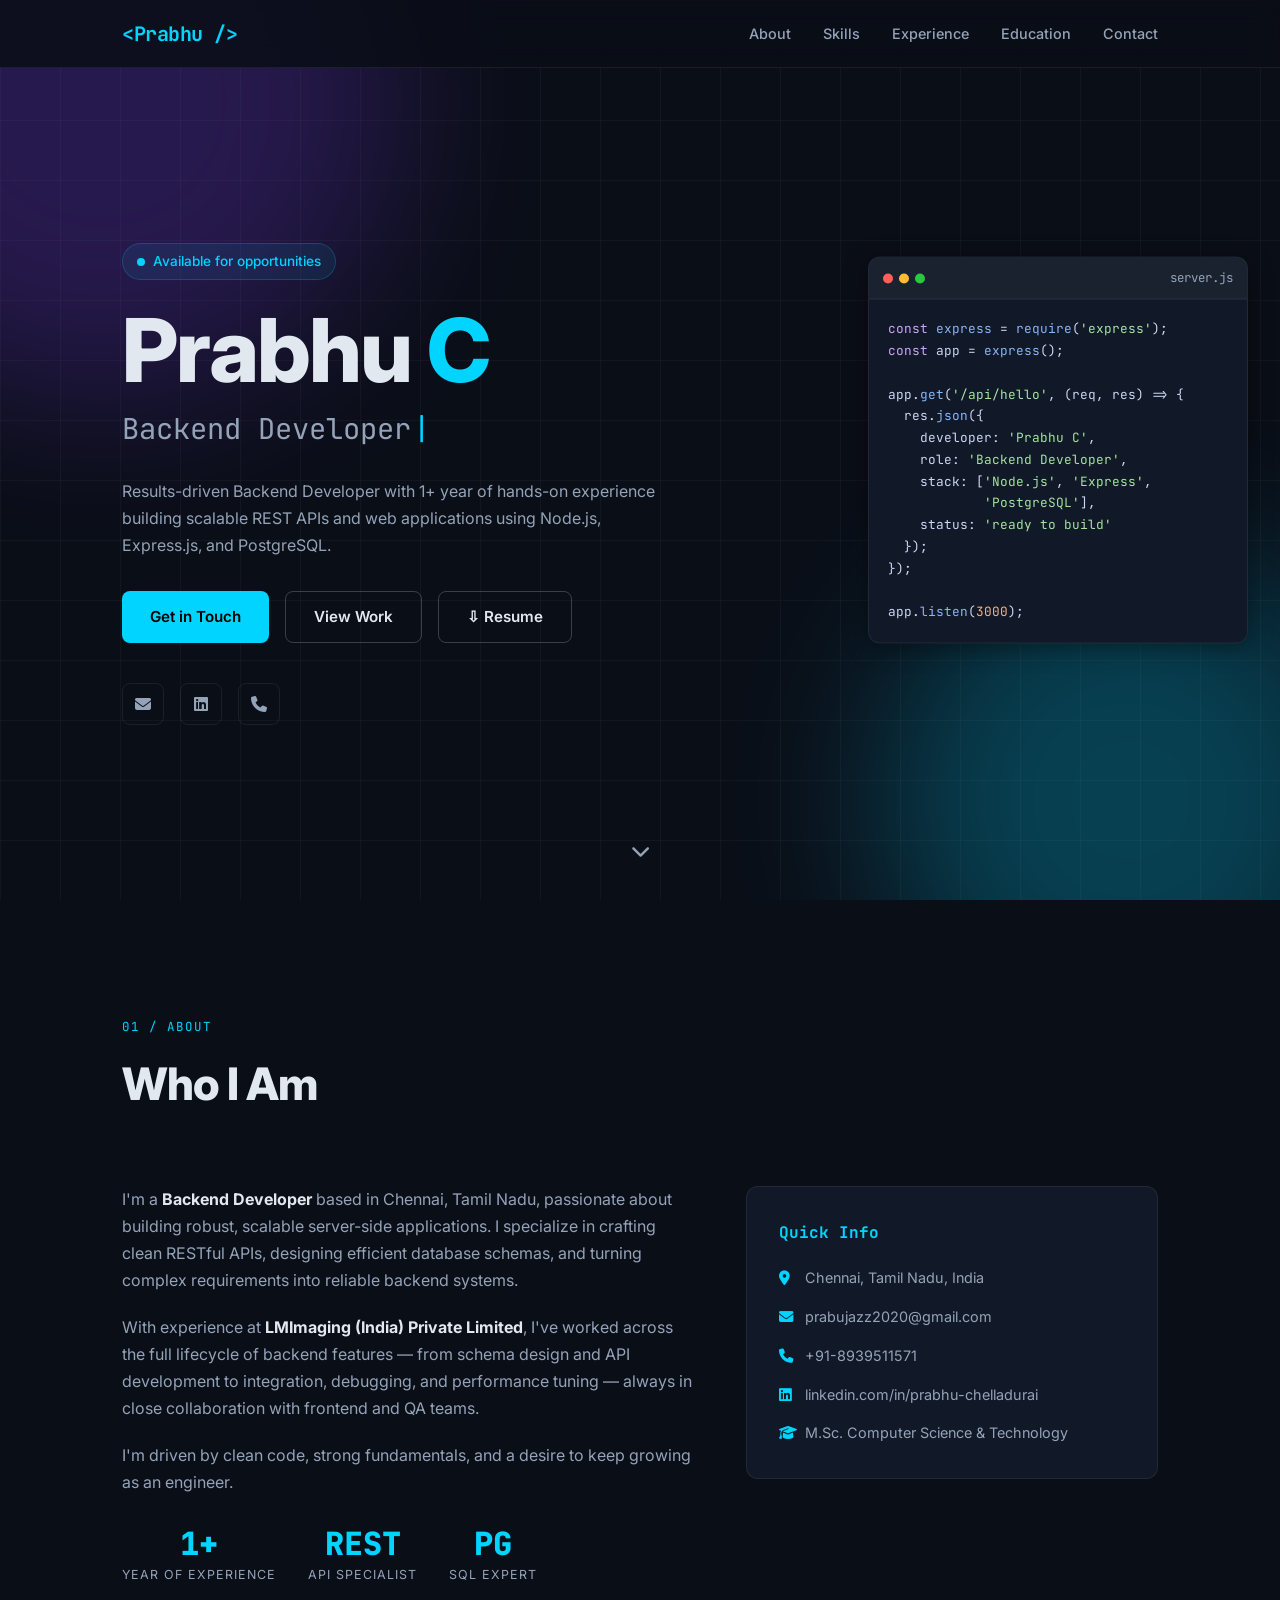
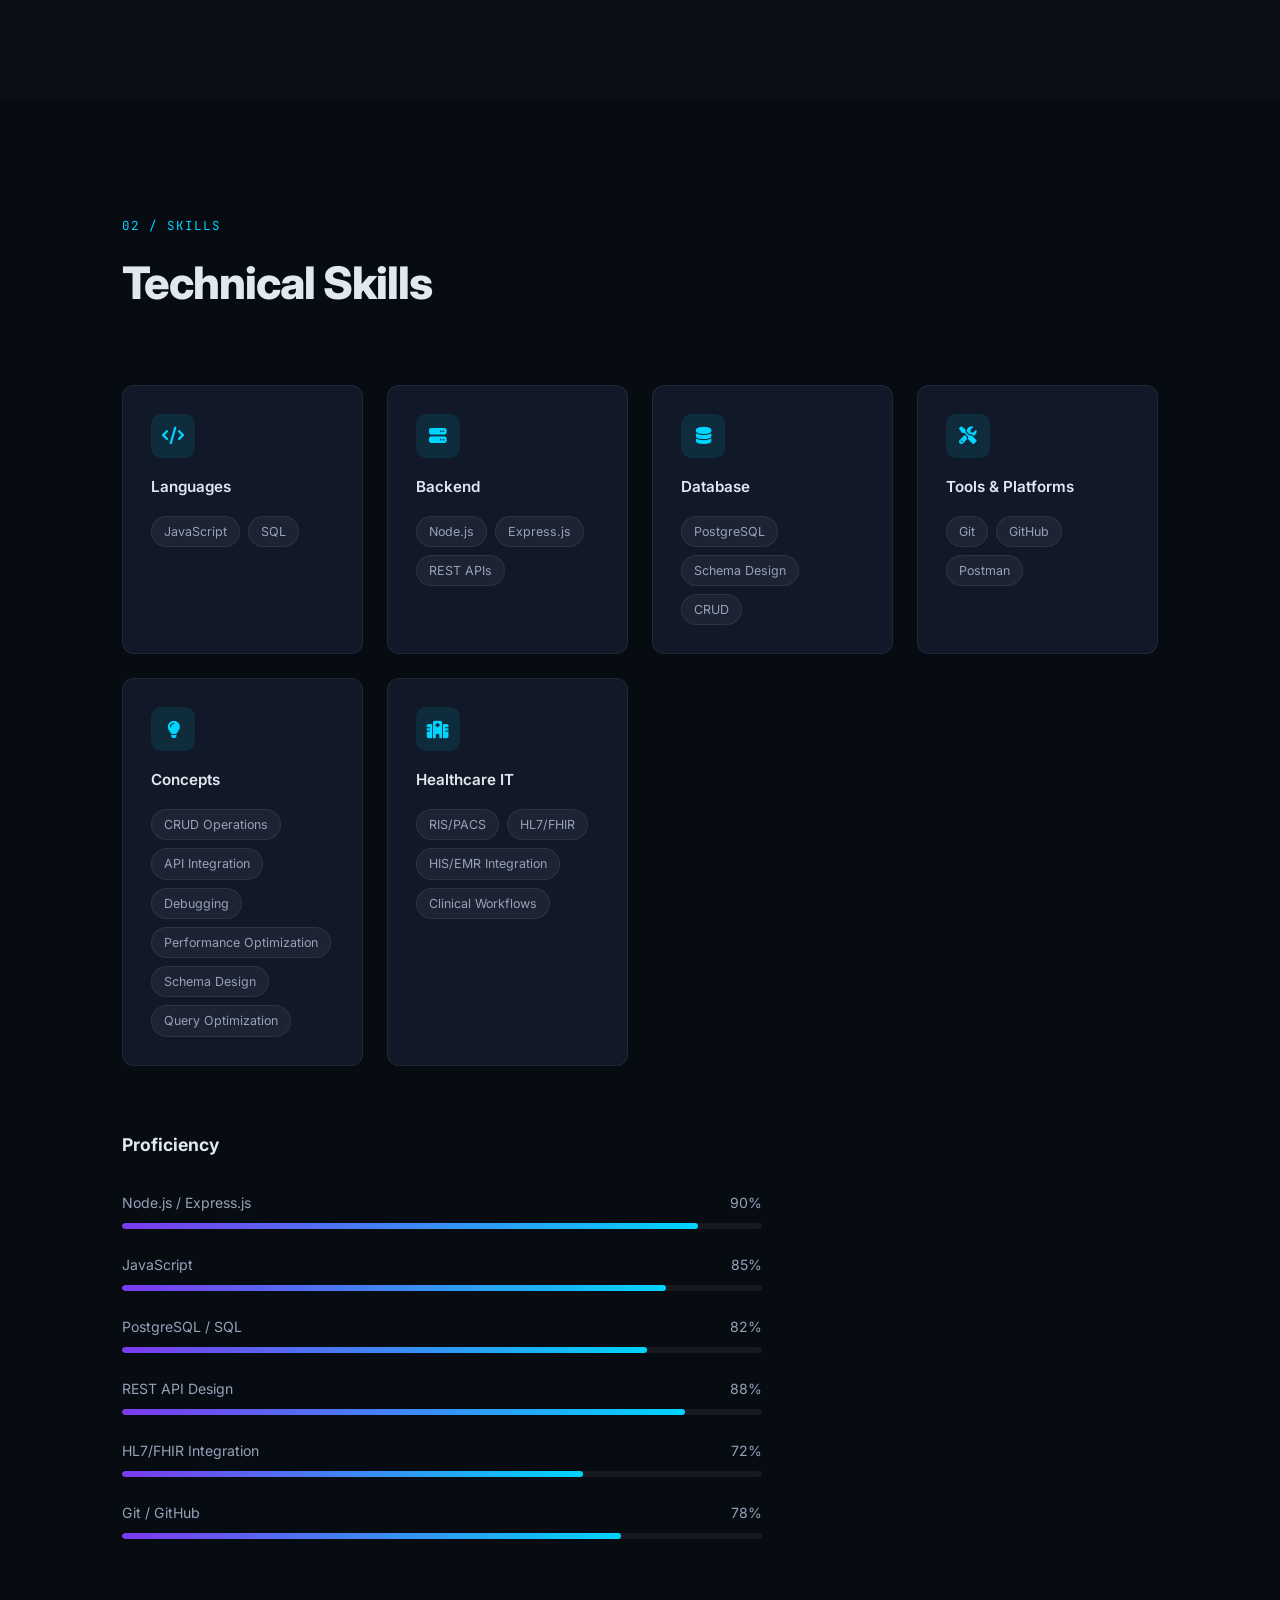
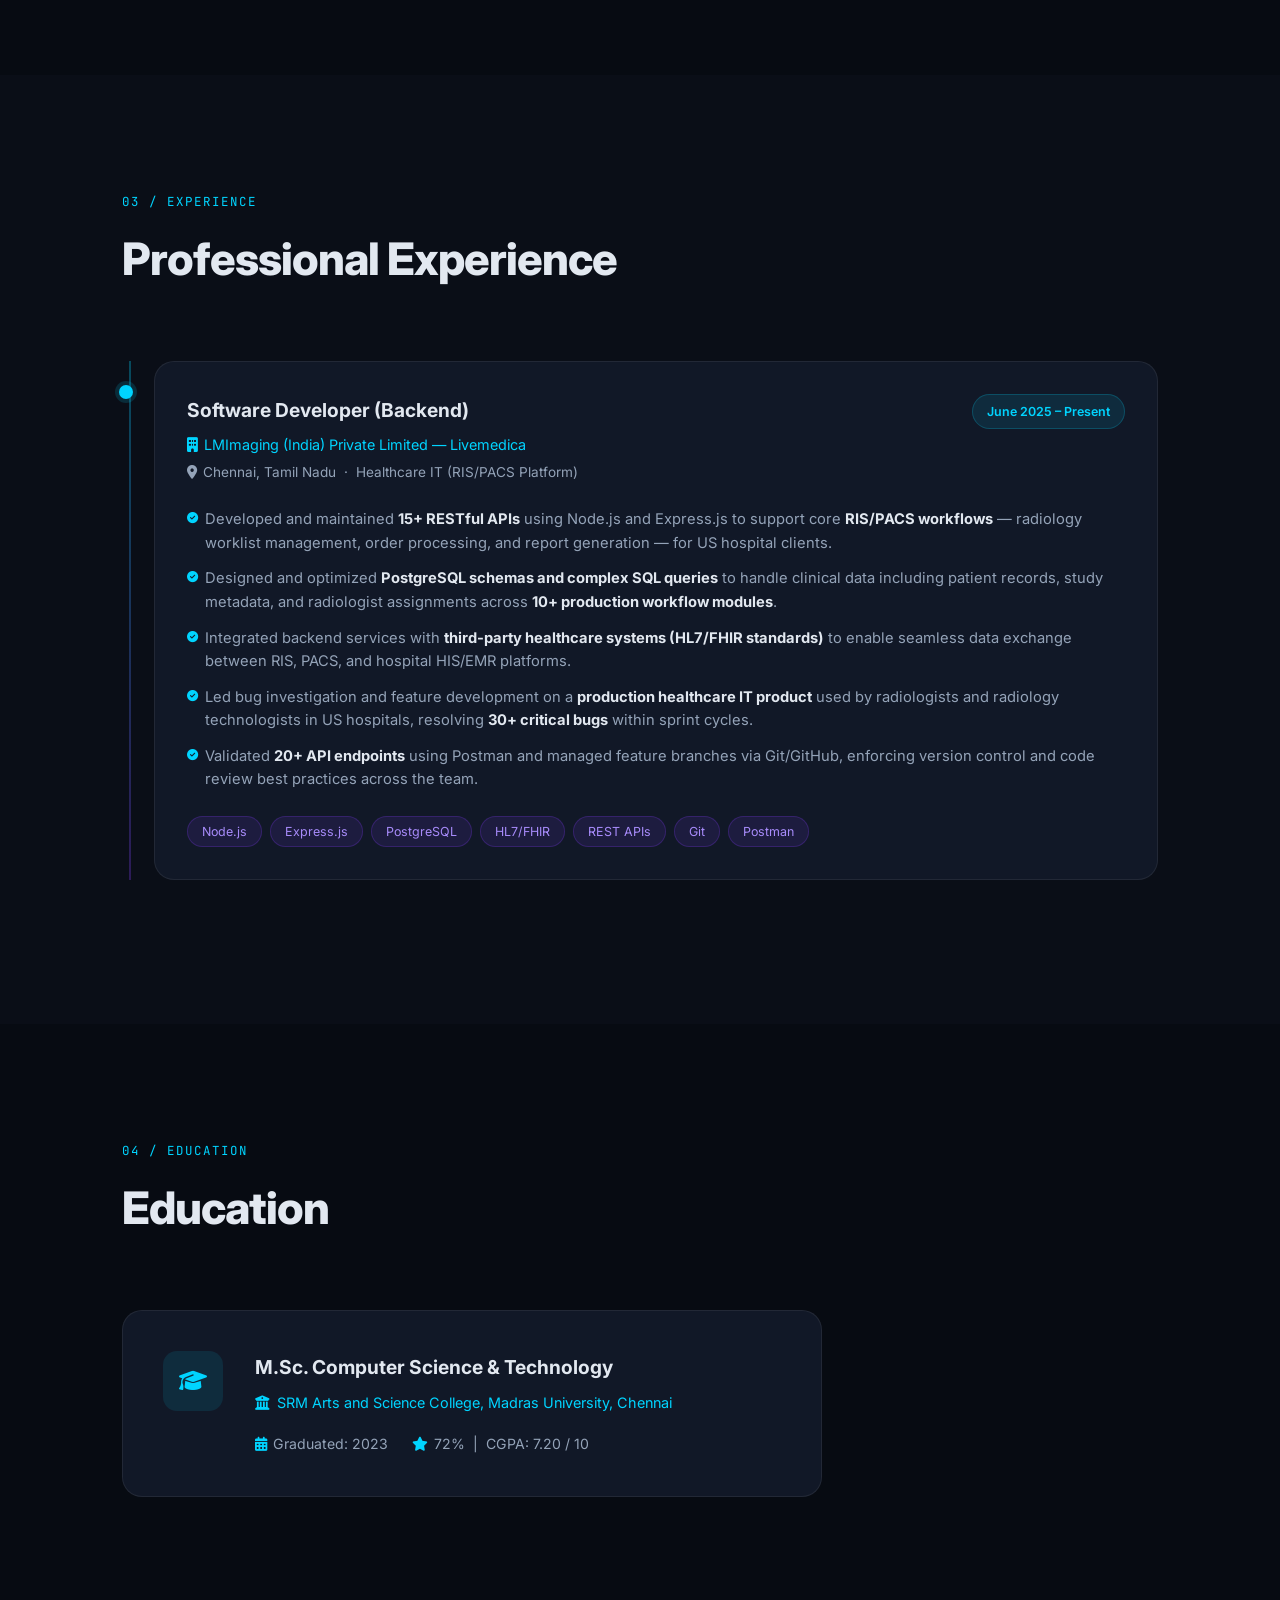
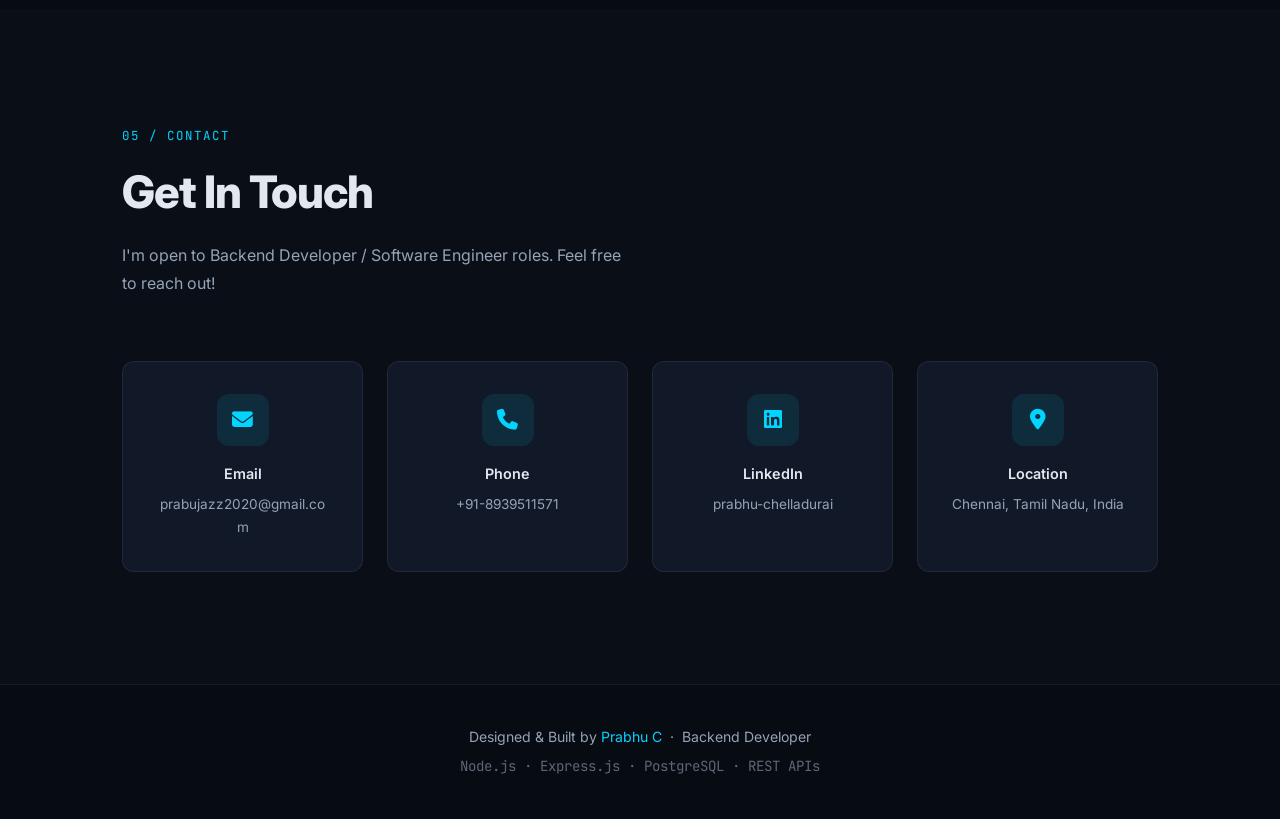
==== index.html @ 8c1f7170 "first commit" ====
<!DOCTYPE html>
<html lang="en">
<head>
  <meta charset="UTF-8" />
  <meta name="viewport" content="width=device-width, initial-scale=1.0"/>
  <title>Prabhu C | Backend Developer</title>
  <link rel="stylesheet" href="style.css" />
  <link href="https://fonts.googleapis.com/css2?family=Inter:wght@300;400;500;600;700;800&family=JetBrains+Mono:wght@400;500&display=swap" rel="stylesheet"/>
  <link rel="stylesheet" href="https://cdnjs.cloudflare.com/ajax/libs/font-awesome/6.5.0/css/all.min.css"/>
</head>
<body>

  <!-- NAV -->
  <nav class="navbar" id="navbar">
    <div class="nav-container">
      <a class="logo" href="#hero">&lt;Prabhu /&gt;</a>
      <ul class="nav-links" id="navLinks">
        <li><a href="#about">About</a></li>
        <li><a href="#skills">Skills</a></li>
        <li><a href="#experience">Experience</a></li>
        <li><a href="#education">Education</a></li>
        <li><a href="#contact">Contact</a></li>
      </ul>
      <button class="hamburger" id="hamburger" aria-label="Toggle menu">
        <span></span><span></span><span></span>
      </button>
    </div>
  </nav>

  <!-- HERO -->
  <section class="hero" id="hero">
    <div class="hero-bg">
      <div class="grid-overlay"></div>
      <div class="glow glow-1"></div>
      <div class="glow glow-2"></div>
    </div>
    <div class="hero-content">
      <p class="hero-eyebrow"><span class="dot"></span> Available for opportunities</p>
      <h1 class="hero-name">Prabhu <span class="accent">C</span></h1>
      <h2 class="hero-title">
        <span class="typed-wrapper">
          <span class="typed" id="typed"></span><span class="cursor">|</span>
        </span>
      </h2>
      <p class="hero-desc">
        Results-driven Backend Developer with 1+ year of hands-on experience building
        scalable REST APIs and web applications using Node.js, Express.js, and PostgreSQL.
      </p>
      <div class="hero-actions">
        <a href="#contact" class="btn btn-primary">Get in Touch</a>
        <a href="#experience" class="btn btn-outline">View Work</a>
        <a href="resume.html" target="_blank" class="btn btn-outline">&#x21E9; Resume</a>
      </div>
      <div class="hero-socials">
        <a href="mailto:prabujazz2020@gmail.com" aria-label="Email"><i class="fas fa-envelope"></i></a>
        <a href="https://www.linkedin.com/in/prabhu-chelladurai" target="_blank" rel="noopener" aria-label="LinkedIn"><i class="fab fa-linkedin"></i></a>
        <a href="tel:+918939511571" aria-label="Phone"><i class="fas fa-phone"></i></a>
      </div>
    </div>
    <div class="hero-visual">
      <div class="code-card">
        <div class="code-card-header">
          <span class="dot red"></span><span class="dot yellow"></span><span class="dot green"></span>
          <span class="file-name">server.js</span>
        </div>
        <pre class="code-body"><span class="kw">const</span> <span class="fn">express</span> = <span class="fn">require</span>(<span class="str">'express'</span>);
<span class="kw">const</span> app = <span class="fn">express</span>();

app.<span class="fn">get</span>(<span class="str">'/api/hello'</span>, (req, res) =&gt; &#123;
  res.<span class="fn">json</span>(&#123;
    developer: <span class="str">'Prabhu C'</span>,
    role: <span class="str">'Backend Developer'</span>,
    stack: [<span class="str">'Node.js'</span>, <span class="str">'Express'</span>,
            <span class="str">'PostgreSQL'</span>],
    status: <span class="str">'ready to build'</span>
  &#125;);
&#125;);

app.<span class="fn">listen</span>(<span class="num">3000</span>);</pre>
      </div>
    </div>
    <a href="#about" class="scroll-hint" aria-label="Scroll down">
      <i class="fas fa-chevron-down"></i>
    </a>
  </section>

  <!-- ABOUT -->
  <section class="section" id="about">
    <div class="container">
      <div class="section-header">
        <span class="section-tag">01 / About</span>
        <h2 class="section-title">Who I Am</h2>
      </div>
      <div class="about-grid">
        <div class="about-text">
          <p>
            I'm a <strong>Backend Developer</strong> based in Chennai, Tamil Nadu, passionate about
            building robust, scalable server-side applications. I specialize in crafting clean RESTful
            APIs, designing efficient database schemas, and turning complex requirements into reliable
            backend systems.
          </p>
          <p>
            With experience at <strong>LMImaging (India) Private Limited</strong>, I've worked across
            the full lifecycle of backend features — from schema design and API development to integration,
            debugging, and performance tuning — always in close collaboration with frontend and QA teams.
          </p>
          <p>
            I'm driven by clean code, strong fundamentals, and a desire to keep growing as an engineer.
          </p>
          <div class="about-highlights">
            <div class="highlight-item">
              <span class="highlight-number">1+</span>
              <span class="highlight-label">Year of Experience</span>
            </div>
            <div class="highlight-item">
              <span class="highlight-number">REST</span>
              <span class="highlight-label">API Specialist</span>
            </div>
            <div class="highlight-item">
              <span class="highlight-number">PG</span>
              <span class="highlight-label">SQL Expert</span>
            </div>
          </div>
        </div>
        <div class="about-info">
          <div class="info-card">
            <h3>Quick Info</h3>
            <ul class="info-list">
              <li><i class="fas fa-map-marker-alt"></i> Chennai, Tamil Nadu, India</li>
              <li><i class="fas fa-envelope"></i> prabujazz2020@gmail.com</li>
              <li><i class="fas fa-phone"></i> +91-8939511571</li>
              <li><i class="fab fa-linkedin"></i> linkedin.com/in/prabhu-chelladurai</li>
              <li><i class="fas fa-graduation-cap"></i> M.Sc. Computer Science & Technology</li>
            </ul>
          </div>
        </div>
      </div>
    </div>
  </section>

  <!-- SKILLS -->
  <section class="section section-dark" id="skills">
    <div class="container">
      <div class="section-header">
        <span class="section-tag">02 / Skills</span>
        <h2 class="section-title">Technical Skills</h2>
      </div>
      <div class="skills-grid">

        <div class="skill-category" data-delay="0">
          <div class="skill-icon"><i class="fas fa-code"></i></div>
          <h3>Languages</h3>
          <div class="skill-tags">
            <span class="tag">JavaScript</span>
            <span class="tag">SQL</span>
          </div>
        </div>

        <div class="skill-category" data-delay="100">
          <div class="skill-icon"><i class="fas fa-server"></i></div>
          <h3>Backend</h3>
          <div class="skill-tags">
            <span class="tag">Node.js</span>
            <span class="tag">Express.js</span>
            <span class="tag">REST APIs</span>
          </div>
        </div>

        <div class="skill-category" data-delay="200">
          <div class="skill-icon"><i class="fas fa-database"></i></div>
          <h3>Database</h3>
          <div class="skill-tags">
            <span class="tag">PostgreSQL</span>
            <span class="tag">Schema Design</span>
            <span class="tag">CRUD</span>
          </div>
        </div>

        <div class="skill-category" data-delay="300">
          <div class="skill-icon"><i class="fas fa-tools"></i></div>
          <h3>Tools & Platforms</h3>
          <div class="skill-tags">
            <span class="tag">Git</span>
            <span class="tag">GitHub</span>
            <span class="tag">Postman</span>
          </div>
        </div>

        <div class="skill-category" data-delay="400">
          <div class="skill-icon"><i class="fas fa-lightbulb"></i></div>
          <h3>Concepts</h3>
          <div class="skill-tags">
            <span class="tag">CRUD Operations</span>
            <span class="tag">API Integration</span>
            <span class="tag">Debugging</span>
            <span class="tag">Performance Optimization</span>
            <span class="tag">Schema Design</span>
            <span class="tag">Query Optimization</span>
          </div>
        </div>

        <div class="skill-category" data-delay="500">
          <div class="skill-icon"><i class="fas fa-hospital"></i></div>
          <h3>Healthcare IT</h3>
          <div class="skill-tags">
            <span class="tag">RIS/PACS</span>
            <span class="tag">HL7/FHIR</span>
            <span class="tag">HIS/EMR Integration</span>
            <span class="tag">Clinical Workflows</span>
          </div>
        </div>

      </div>

      <!-- Skill bars -->
      <div class="skill-bars">
        <h3 class="bars-title">Proficiency</h3>
        <div class="bar-item">
          <div class="bar-label"><span>Node.js / Express.js</span><span>90%</span></div>
          <div class="bar-track"><div class="bar-fill" data-width="90"></div></div>
        </div>
        <div class="bar-item">
          <div class="bar-label"><span>JavaScript</span><span>85%</span></div>
          <div class="bar-track"><div class="bar-fill" data-width="85"></div></div>
        </div>
        <div class="bar-item">
          <div class="bar-label"><span>PostgreSQL / SQL</span><span>82%</span></div>
          <div class="bar-track"><div class="bar-fill" data-width="82"></div></div>
        </div>
        <div class="bar-item">
          <div class="bar-label"><span>REST API Design</span><span>88%</span></div>
          <div class="bar-track"><div class="bar-fill" data-width="88"></div></div>
        </div>
        <div class="bar-item">
          <div class="bar-label"><span>HL7/FHIR Integration</span><span>72%</span></div>
          <div class="bar-track"><div class="bar-fill" data-width="72"></div></div>
        </div>
        <div class="bar-item">
          <div class="bar-label"><span>Git / GitHub</span><span>78%</span></div>
          <div class="bar-track"><div class="bar-fill" data-width="78"></div></div>
        </div>
      </div>

    </div>
  </section>

  <!-- EXPERIENCE -->
  <section class="section" id="experience">
    <div class="container">
      <div class="section-header">
        <span class="section-tag">03 / Experience</span>
        <h2 class="section-title">Professional Experience</h2>
      </div>
      <div class="timeline">
        <div class="timeline-item">
          <div class="timeline-dot"></div>
          <div class="timeline-card">
            <div class="timeline-header">
              <div>
                <h3 class="timeline-role">Software Developer (Backend)</h3>
                <p class="timeline-company"><i class="fas fa-building"></i> LMImaging (India) Private Limited — Livemedica</p>
                <p class="timeline-location"><i class="fas fa-map-marker-alt"></i> Chennai, Tamil Nadu &nbsp;&middot;&nbsp; Healthcare IT (RIS/PACS Platform)</p>
              </div>
              <span class="timeline-badge">June 2025 – Present</span>
            </div>
            <ul class="timeline-bullets">
              <li>
                <i class="fas fa-circle-check"></i>
                Developed and maintained <strong>15+ RESTful APIs</strong> using Node.js and Express.js to support core <strong>RIS/PACS workflows</strong> — radiology worklist management, order processing, and report generation — for US hospital clients.
              </li>
              <li>
                <i class="fas fa-circle-check"></i>
                Designed and optimized <strong>PostgreSQL schemas and complex SQL queries</strong> to handle clinical data including patient records, study metadata, and radiologist assignments across <strong>10+ production workflow modules</strong>.
              </li>
              <li>
                <i class="fas fa-circle-check"></i>
                Integrated backend services with <strong>third-party healthcare systems (HL7/FHIR standards)</strong> to enable seamless data exchange between RIS, PACS, and hospital HIS/EMR platforms.
              </li>
              <li>
                <i class="fas fa-circle-check"></i>
                Led bug investigation and feature development on a <strong>production healthcare IT product</strong> used by radiologists and radiology technologists in US hospitals, resolving <strong>30+ critical bugs</strong> within sprint cycles.
              </li>
              <li>
                <i class="fas fa-circle-check"></i>
                Validated <strong>20+ API endpoints</strong> using Postman and managed feature branches via Git/GitHub, enforcing version control and code review best practices across the team.
              </li>
            </ul>
            <div class="timeline-tech">
              <span class="tech-pill">Node.js</span>
              <span class="tech-pill">Express.js</span>
              <span class="tech-pill">PostgreSQL</span>
              <span class="tech-pill">HL7/FHIR</span>
              <span class="tech-pill">REST APIs</span>
              <span class="tech-pill">Git</span>
              <span class="tech-pill">Postman</span>
            </div>
          </div>
        </div>
      </div>
    </div>
  </section>

  <!-- EDUCATION -->
  <section class="section section-dark" id="education">
    <div class="container">
      <div class="section-header">
        <span class="section-tag">04 / Education</span>
        <h2 class="section-title">Education</h2>
      </div>
      <div class="edu-card">
        <div class="edu-icon"><i class="fas fa-graduation-cap"></i></div>
        <div class="edu-content">
          <h3>M.Sc. Computer Science & Technology</h3>
          <p class="edu-college"><i class="fas fa-university"></i> SRM Arts and Science College, Madras University, Chennai</p>
          <div class="edu-meta">
            <span><i class="fas fa-calendar-alt"></i> Graduated: 2023</span>
            <span><i class="fas fa-star"></i> 72% &nbsp;|&nbsp; CGPA: 7.20 / 10</span>
          </div>
        </div>
      </div>
    </div>
  </section>

  <!-- CONTACT -->
  <section class="section" id="contact">
    <div class="container">
      <div class="section-header">
        <span class="section-tag">05 / Contact</span>
        <h2 class="section-title">Get In Touch</h2>
        <p class="section-sub">I'm open to Backend Developer / Software Engineer roles. Feel free to reach out!</p>
      </div>
      <div class="contact-grid">
        <div class="contact-card" onclick="window.location.href='mailto:prabujazz2020@gmail.com'">
          <div class="contact-icon"><i class="fas fa-envelope"></i></div>
          <h4>Email</h4>
          <p>prabujazz2020@gmail.com</p>
        </div>
        <div class="contact-card" onclick="window.location.href='tel:+918939511571'">
          <div class="contact-icon"><i class="fas fa-phone"></i></div>
          <h4>Phone</h4>
          <p>+91-8939511571</p>
        </div>
        <div class="contact-card" onclick="window.open('https://www.linkedin.com/in/prabhu-chelladurai','_blank')">
          <div class="contact-icon"><i class="fab fa-linkedin"></i></div>
          <h4>LinkedIn</h4>
          <p>prabhu-chelladurai</p>
        </div>
        <div class="contact-card">
          <div class="contact-icon"><i class="fas fa-map-marker-alt"></i></div>
          <h4>Location</h4>
          <p>Chennai, Tamil Nadu, India</p>
        </div>
      </div>
    </div>
  </section>

  <!-- FOOTER -->
  <footer class="footer">
    <p>Designed & Built by <span class="accent">Prabhu C</span> &nbsp;·&nbsp; Backend Developer</p>
    <p class="footer-sub">Node.js · Express.js · PostgreSQL · REST APIs</p>
  </footer>

  <script src="script.js"></script>
</body>
</html>
---- style.css ----
/* ===== BASE ===== */
*, *::before, *::after { box-sizing: border-box; margin: 0; padding: 0; }

:root {
  --bg:        #0a0e17;
  --bg-card:   #111827;
  --bg-dark:   #070b12;
  --accent:    #00d4ff;
  --accent2:   #7c3aed;
  --text:      #e2e8f0;
  --text-muted:#94a3b8;
  --border:    rgba(255,255,255,0.07);
  --radius:    12px;
  --radius-lg: 20px;
  --shadow:    0 4px 24px rgba(0,0,0,0.4);
  --font:      'Inter', sans-serif;
  --mono:      'JetBrains Mono', monospace;
  --nav-h:     68px;
}

html { scroll-behavior: smooth; }

body {
  font-family: var(--font);
  background: var(--bg);
  color: var(--text);
  line-height: 1.7;
  user-select: none;
  -webkit-user-select: none;
  overflow-x: hidden;
}

a { color: inherit; text-decoration: none; }

/* ===== SCROLLBAR ===== */
::-webkit-scrollbar { width: 6px; }
::-webkit-scrollbar-track { background: var(--bg); }
::-webkit-scrollbar-thumb { background: var(--accent2); border-radius: 3px; }

/* ===== NAV ===== */
.navbar {
  position: fixed; top: 0; left: 0; right: 0; z-index: 100;
  height: var(--nav-h);
  background: rgba(10,14,23,0.85);
  backdrop-filter: blur(12px);
  border-bottom: 1px solid var(--border);
  transition: box-shadow 0.3s;
}
.navbar.scrolled { box-shadow: 0 2px 20px rgba(0,212,255,0.08); }
.nav-container {
  max-width: 1100px; margin: 0 auto; padding: 0 2rem;
  height: 100%; display: flex; align-items: center; justify-content: space-between;
}
.logo {
  font-family: var(--mono); font-size: 1.25rem; font-weight: 700;
  color: var(--accent); letter-spacing: -0.5px;
}
.nav-links {
  display: flex; gap: 2rem; list-style: none;
}
.nav-links a {
  font-size: 0.9rem; font-weight: 500; color: var(--text-muted);
  transition: color 0.2s; position: relative;
}
.nav-links a::after {
  content: ''; position: absolute; bottom: -4px; left: 0;
  width: 0; height: 2px; background: var(--accent); transition: width 0.2s;
}
.nav-links a:hover { color: var(--text); }
.nav-links a:hover::after { width: 100%; }
.hamburger {
  display: none; flex-direction: column; gap: 5px;
  background: none; border: none; cursor: pointer; padding: 4px;
}
.hamburger span {
  display: block; width: 24px; height: 2px;
  background: var(--text); border-radius: 2px; transition: 0.3s;
}

/* ===== HERO ===== */
.hero {
  min-height: 100vh; display: flex; align-items: center;
  position: relative; overflow: hidden; padding-top: var(--nav-h);
}
.hero-bg { position: absolute; inset: 0; z-index: 0; }
.grid-overlay {
  position: absolute; inset: 0;
  background-image:
    linear-gradient(rgba(255,255,255,0.03) 1px, transparent 1px),
    linear-gradient(90deg, rgba(255,255,255,0.03) 1px, transparent 1px);
  background-size: 60px 60px;
}
.glow {
  position: absolute; border-radius: 50%; filter: blur(80px); opacity: 0.25;
}
.glow-1 { width: 600px; height: 600px; background: var(--accent2); top: -200px; left: -200px; }
.glow-2 { width: 500px; height: 500px; background: var(--accent); bottom: -150px; right: -100px; }

.hero-content {
  position: relative; z-index: 1;
  max-width: 1100px; margin: 0 auto; padding: 4rem 2rem;
  flex: 1;
}
.hero-eyebrow {
  display: inline-flex; align-items: center; gap: 8px;
  font-size: 0.85rem; font-weight: 500; color: var(--accent);
  background: rgba(0,212,255,0.08); border: 1px solid rgba(0,212,255,0.2);
  padding: 6px 14px; border-radius: 100px; margin-bottom: 1.5rem;
}
.dot { width: 8px; height: 8px; background: var(--accent); border-radius: 50%; display: inline-block; animation: pulse 2s infinite; }
@keyframes pulse { 0%,100%{box-shadow:0 0 0 0 rgba(0,212,255,0.4)} 50%{box-shadow:0 0 0 8px rgba(0,212,255,0)} }

.hero-name {
  font-size: clamp(3rem, 7vw, 5.5rem); font-weight: 800;
  line-height: 1.05; letter-spacing: -2px; margin-bottom: 0.5rem;
}
.accent { color: var(--accent); }
.hero-title {
  font-size: clamp(1.2rem, 3vw, 1.8rem); font-weight: 400;
  color: var(--text-muted); font-family: var(--mono);
  margin-bottom: 1.5rem; min-height: 2.4rem;
}
.typed-wrapper { display: inline-flex; align-items: center; gap: 2px; }
.cursor { animation: blink 0.9s step-end infinite; color: var(--accent); }
@keyframes blink { 50% { opacity: 0; } }

.hero-desc {
  max-width: 560px; font-size: 1rem; color: var(--text-muted); margin-bottom: 2rem;
}
.hero-actions { display: flex; gap: 1rem; flex-wrap: wrap; margin-bottom: 2.5rem; }
.btn {
  padding: 0.75rem 1.75rem; border-radius: 8px;
  font-size: 0.95rem; font-weight: 600; cursor: pointer; transition: 0.2s;
  display: inline-flex; align-items: center; gap: 8px;
}
.btn-primary {
  background: var(--accent); color: #000;
}
.btn-primary:hover { background: #33ddff; transform: translateY(-2px); box-shadow: 0 8px 24px rgba(0,212,255,0.3); }
.btn-outline {
  border: 1.5px solid rgba(255,255,255,0.2); color: var(--text);
}
.btn-outline:hover { border-color: var(--accent); color: var(--accent); transform: translateY(-2px); }

.hero-socials { display: flex; gap: 1rem; }
.hero-socials a {
  width: 42px; height: 42px; border-radius: 8px;
  border: 1px solid var(--border); display: flex; align-items: center; justify-content: center;
  color: var(--text-muted); font-size: 1rem; transition: 0.2s;
}
.hero-socials a:hover { border-color: var(--accent); color: var(--accent); transform: translateY(-2px); }

/* Code Card */
.hero-visual {
  position: absolute; right: 2rem; top: 50%; transform: translateY(-50%);
  z-index: 1; display: none;
}
@media (min-width: 900px) { .hero-visual { display: block; } }
.code-card {
  background: var(--bg-card); border: 1px solid var(--border);
  border-radius: var(--radius); overflow: hidden; width: 380px;
  box-shadow: var(--shadow);
}
.code-card-header {
  background: rgba(255,255,255,0.04); padding: 10px 14px;
  display: flex; align-items: center; gap: 6px; border-bottom: 1px solid var(--border);
}
.code-card-header .dot { width: 10px; height: 10px; border-radius: 50%; animation: none; }
.dot.red    { background: #ff5f57; }
.dot.yellow { background: #febc2e; }
.dot.green  { background: #28c840; }
.file-name { margin-left: auto; font-family: var(--mono); font-size: 0.78rem; color: var(--text-muted); }
.code-body {
  font-family: var(--mono); font-size: 0.8rem; line-height: 1.7;
  padding: 1.2rem; overflow: auto; color: #cdd6f4;
}
.kw  { color: #cba6f7; } /* purple - keywords */
.fn  { color: #89b4fa; } /* blue - functions */
.str { color: #a6e3a1; } /* green - strings */
.num { color: #fab387; } /* orange - numbers */

/* Scroll hint */
.scroll-hint {
  position: absolute; bottom: 2rem; left: 50%; transform: translateX(-50%);
  color: var(--text-muted); font-size: 1.2rem; animation: bounce 2s infinite; z-index: 1;
}
@keyframes bounce { 0%,100%{transform:translateX(-50%) translateY(0)} 50%{transform:translateX(-50%) translateY(8px)} }

/* ===== SECTIONS ===== */
.section { padding: 7rem 0; }
.section-dark { background: var(--bg-dark); }
.container { max-width: 1100px; margin: 0 auto; padding: 0 2rem; }

.section-header { margin-bottom: 4rem; }
.section-tag { font-family: var(--mono); font-size: 0.78rem; color: var(--accent); letter-spacing: 2px; text-transform: uppercase; }
.section-title { font-size: clamp(1.8rem, 4vw, 2.8rem); font-weight: 800; margin-top: 0.4rem; letter-spacing: -1px; }
.section-sub { color: var(--text-muted); margin-top: 0.75rem; max-width: 500px; }

/* Fade-in on scroll */
.fade-in { opacity: 0; transform: translateY(24px); transition: 0.6s ease; }
.fade-in.visible { opacity: 1; transform: translateY(0); }

/* ===== ABOUT ===== */
.about-grid { display: grid; grid-template-columns: 1fr; gap: 3rem; }
@media (min-width: 768px) { .about-grid { grid-template-columns: 1.4fr 1fr; } }

.about-text p { color: var(--text-muted); margin-bottom: 1.2rem; }
.about-text strong { color: var(--text); }

.about-highlights {
  display: flex; gap: 2rem; margin-top: 2rem; flex-wrap: wrap;
}
.highlight-item { text-align: center; }
.highlight-number {
  display: block; font-size: 2rem; font-weight: 800;
  color: var(--accent); font-family: var(--mono); line-height: 1;
}
.highlight-label { font-size: 0.78rem; color: var(--text-muted); margin-top: 4px; text-transform: uppercase; letter-spacing: 1px; }

.info-card {
  background: var(--bg-card); border: 1px solid var(--border);
  border-radius: var(--radius); padding: 2rem;
}
.info-card h3 { font-size: 1rem; margin-bottom: 1.25rem; color: var(--accent); font-family: var(--mono); }
.info-list { list-style: none; display: flex; flex-direction: column; gap: 0.9rem; }
.info-list li { display: flex; align-items: center; gap: 10px; color: var(--text-muted); font-size: 0.9rem; }
.info-list li i { color: var(--accent); width: 16px; flex-shrink: 0; }

/* ===== SKILLS ===== */
.skills-grid {
  display: grid; grid-template-columns: repeat(auto-fill, minmax(240px, 1fr)); gap: 1.5rem;
  margin-bottom: 4rem;
}
.skill-category {
  background: var(--bg-card); border: 1px solid var(--border);
  border-radius: var(--radius); padding: 1.75rem;
  transition: border-color 0.2s, transform 0.2s;
  opacity: 0; transform: translateY(20px);
}
.skill-category.visible { opacity: 1; transform: translateY(0); }
.skill-category:hover { border-color: rgba(0,212,255,0.3); transform: translateY(-4px); }

.skill-icon {
  width: 44px; height: 44px; border-radius: 10px;
  background: rgba(0,212,255,0.1); display: flex; align-items: center; justify-content: center;
  font-size: 1.1rem; color: var(--accent); margin-bottom: 1rem;
}
.skill-category h3 { font-size: 0.95rem; font-weight: 600; margin-bottom: 1rem; }
.skill-tags { display: flex; flex-wrap: wrap; gap: 8px; }
.tag {
  font-size: 0.78rem; padding: 4px 12px; border-radius: 100px;
  background: rgba(255,255,255,0.05); border: 1px solid var(--border); color: var(--text-muted);
  transition: 0.2s;
}
.tag:hover { background: rgba(0,212,255,0.1); border-color: var(--accent); color: var(--accent); }

/* Skill bars */
.skill-bars { max-width: 640px; }
.bars-title { font-size: 1.1rem; font-weight: 700; margin-bottom: 2rem; }
.bar-item { margin-bottom: 1.5rem; }
.bar-label { display: flex; justify-content: space-between; font-size: 0.88rem; color: var(--text-muted); margin-bottom: 8px; }
.bar-track { height: 6px; background: rgba(255,255,255,0.06); border-radius: 3px; overflow: hidden; }
.bar-fill {
  height: 100%; width: 0; border-radius: 3px;
  background: linear-gradient(90deg, var(--accent2), var(--accent));
  transition: width 1.2s cubic-bezier(0.16,1,0.3,1);
}

/* ===== EXPERIENCE / TIMELINE ===== */
.timeline { position: relative; padding-left: 2rem; }
.timeline::before {
  content: ''; position: absolute; left: 7px; top: 0; bottom: 0;
  width: 2px; background: linear-gradient(to bottom, var(--accent), var(--accent2));
  opacity: 0.3;
}
.timeline-item { position: relative; margin-bottom: 2rem; }
.timeline-dot {
  position: absolute; left: -2rem; top: 1.5rem; transform: translateX(-3px);
  width: 14px; height: 14px; border-radius: 50%;
  background: var(--accent); box-shadow: 0 0 0 4px rgba(0,212,255,0.15);
}

.timeline-card {
  background: var(--bg-card); border: 1px solid var(--border);
  border-radius: var(--radius-lg); padding: 2rem;
  transition: border-color 0.2s;
}
.timeline-card:hover { border-color: rgba(0,212,255,0.2); }

.timeline-header {
  display: flex; justify-content: space-between; align-items: flex-start;
  flex-wrap: wrap; gap: 1rem; margin-bottom: 1.5rem;
}
.timeline-role { font-size: 1.2rem; font-weight: 700; margin-bottom: 0.4rem; }
.timeline-company { font-size: 0.9rem; color: var(--accent); display: flex; align-items: center; gap: 6px; margin-bottom: 0.25rem; }
.timeline-location { font-size: 0.85rem; color: var(--text-muted); display: flex; align-items: center; gap: 6px; }
.timeline-badge {
  padding: 6px 14px; border-radius: 100px; font-size: 0.78rem; font-weight: 600;
  background: rgba(0,212,255,0.1); border: 1px solid rgba(0,212,255,0.2); color: var(--accent);
  white-space: nowrap;
}
.timeline-bullets { list-style: none; display: flex; flex-direction: column; gap: 0.75rem; margin-bottom: 1.5rem; }
.timeline-bullets li { position: relative; padding-left: 18px; font-size: 0.92rem; color: var(--text-muted); line-height: 1.6; }
.timeline-bullets li i { position: absolute; left: 0; top: 5px; color: var(--accent); font-size: 0.7rem; }
.timeline-bullets li strong { color: var(--text); }
.timeline-tech { display: flex; flex-wrap: wrap; gap: 8px; }
.tech-pill {
  font-size: 0.78rem; padding: 4px 14px; border-radius: 100px;
  background: rgba(124,58,237,0.12); border: 1px solid rgba(124,58,237,0.25); color: #a78bfa;
}

/* ===== EDUCATION ===== */
.edu-card {
  background: var(--bg-card); border: 1px solid var(--border);
  border-radius: var(--radius-lg); padding: 2.5rem;
  display: flex; gap: 2rem; align-items: flex-start;
  max-width: 700px;
}
.edu-icon {
  width: 60px; height: 60px; flex-shrink: 0; border-radius: 14px;
  background: rgba(0,212,255,0.1); display: flex; align-items: center; justify-content: center;
  font-size: 1.4rem; color: var(--accent);
}
.edu-content h3 { font-size: 1.2rem; font-weight: 700; margin-bottom: 0.5rem; }
.edu-college { font-size: 0.9rem; color: var(--accent); display: flex; align-items: center; gap: 8px; margin-bottom: 1rem; }
.edu-meta { display: flex; gap: 1.5rem; flex-wrap: wrap; }
.edu-meta span { font-size: 0.88rem; color: var(--text-muted); display: flex; align-items: center; gap: 6px; }
.edu-meta i { color: var(--accent); }

/* ===== CONTACT ===== */
.contact-grid {
  display: grid; grid-template-columns: repeat(auto-fill, minmax(220px, 1fr)); gap: 1.5rem;
}
.contact-card {
  background: var(--bg-card); border: 1px solid var(--border);
  border-radius: var(--radius); padding: 2rem; text-align: center;
  cursor: pointer; transition: 0.2s;
}
.contact-card:hover { border-color: rgba(0,212,255,0.3); transform: translateY(-4px); box-shadow: 0 12px 32px rgba(0,0,0,0.3); }
.contact-icon {
  width: 52px; height: 52px; border-radius: 12px;
  background: rgba(0,212,255,0.1); display: flex; align-items: center; justify-content: center;
  font-size: 1.3rem; color: var(--accent); margin: 0 auto 1rem;
}
.contact-card h4 { font-size: 0.9rem; font-weight: 600; margin-bottom: 0.4rem; color: var(--text); }
.contact-card p { font-size: 0.85rem; color: var(--text-muted); word-break: break-all; }

/* ===== FOOTER ===== */
.footer {
  background: var(--bg-dark); border-top: 1px solid var(--border);
  padding: 2.5rem 2rem; text-align: center;
}
.footer p { color: var(--text-muted); font-size: 0.88rem; }
.footer-sub { margin-top: 0.4rem; font-family: var(--mono); font-size: 0.78rem; opacity: 0.6; }

/* ===== RESPONSIVE ===== */
@media (max-width: 768px) {
  .nav-links { display: none; flex-direction: column; position: fixed; top: var(--nav-h); left: 0; right: 0; background: var(--bg-card); border-bottom: 1px solid var(--border); padding: 1.5rem 2rem; gap: 1.25rem; }
  .nav-links.open { display: flex; }
  .hamburger { display: flex; }
  .timeline { padding-left: 1.5rem; }
  .edu-card { flex-direction: column; }
  .timeline-header { flex-direction: column; }
}
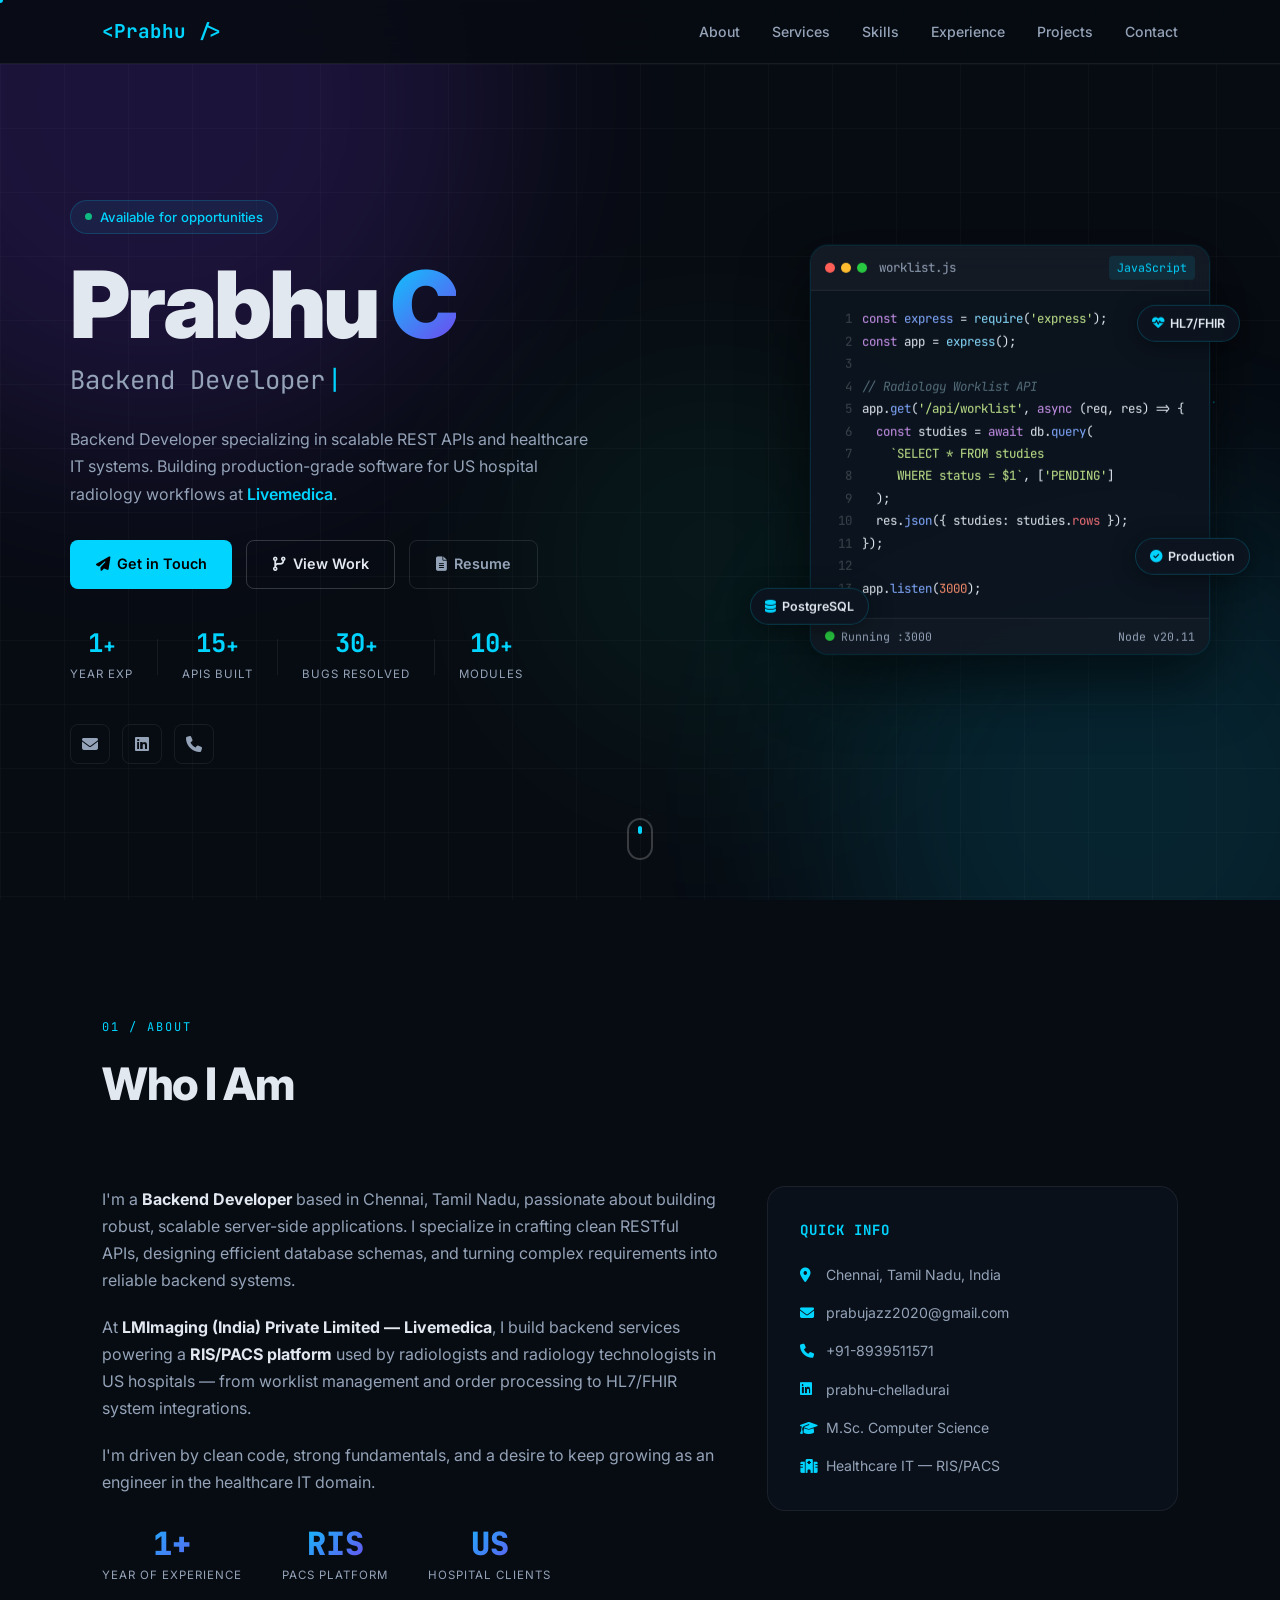
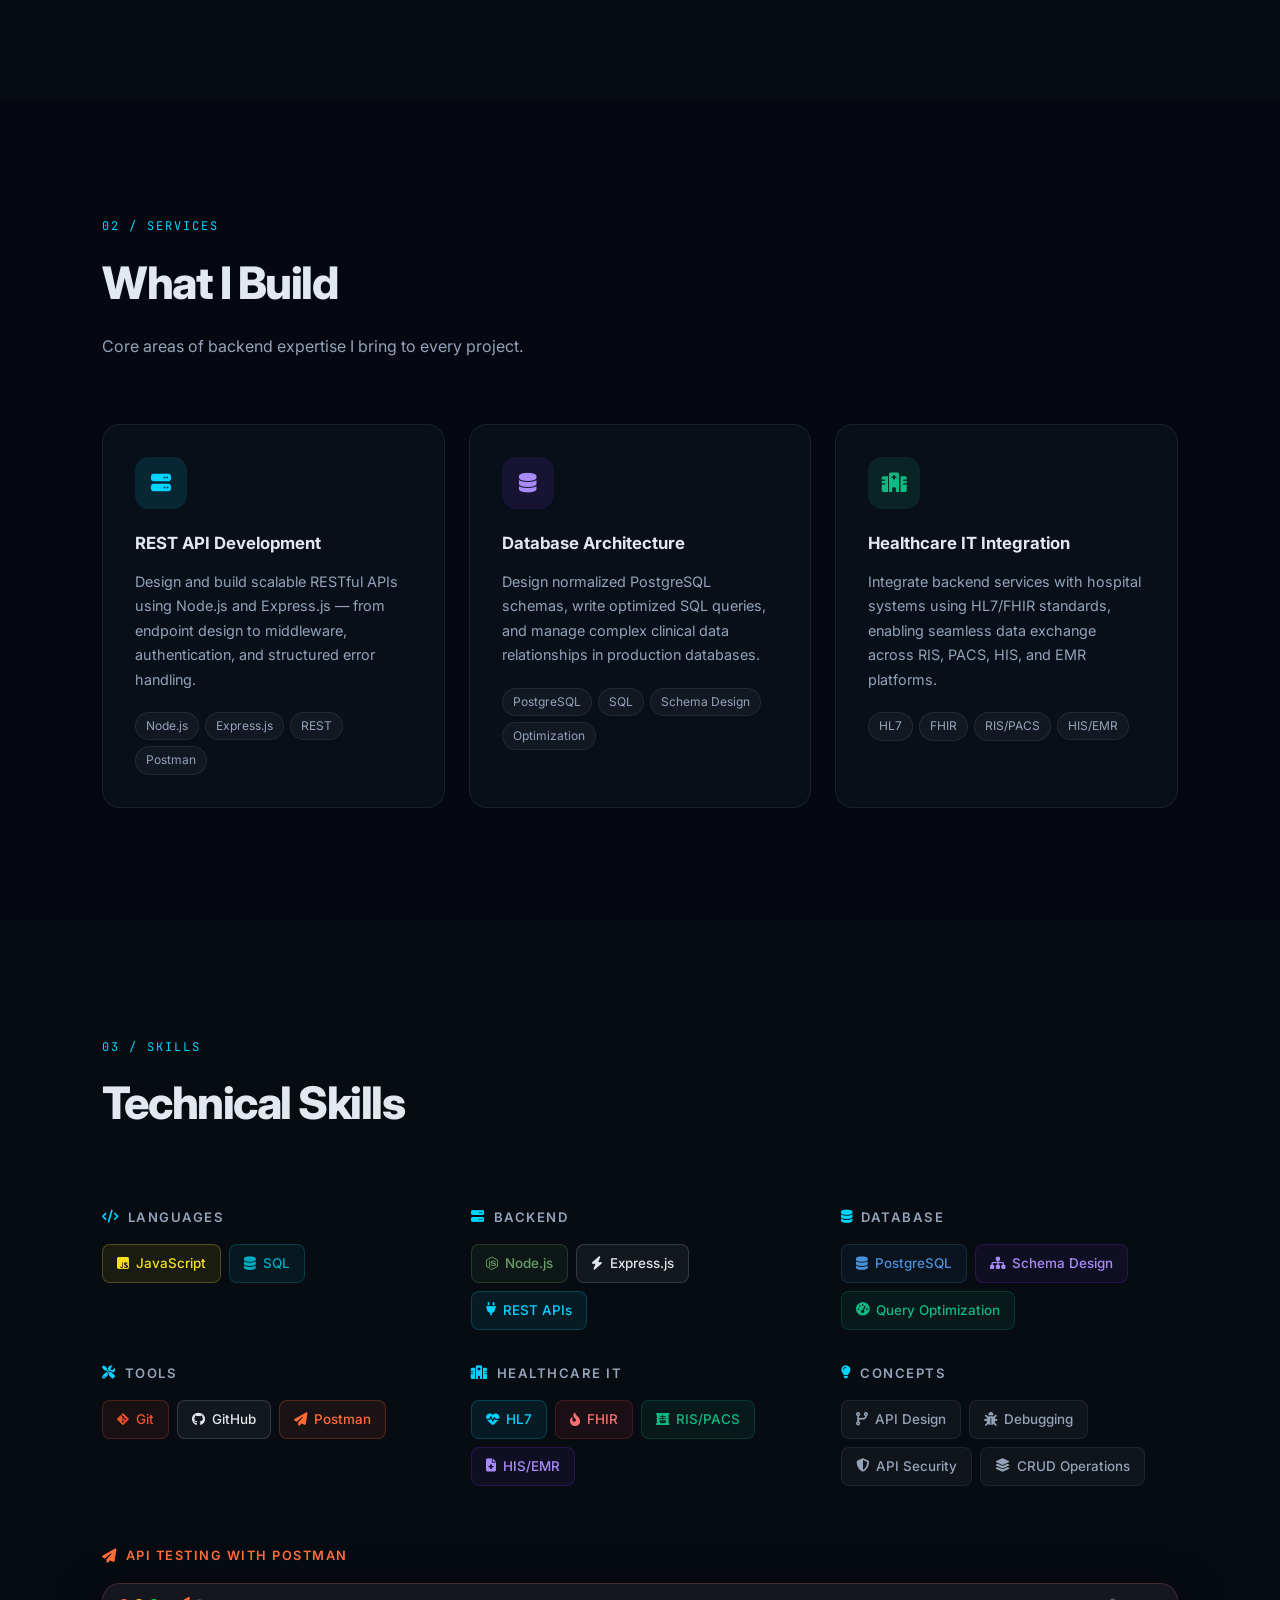
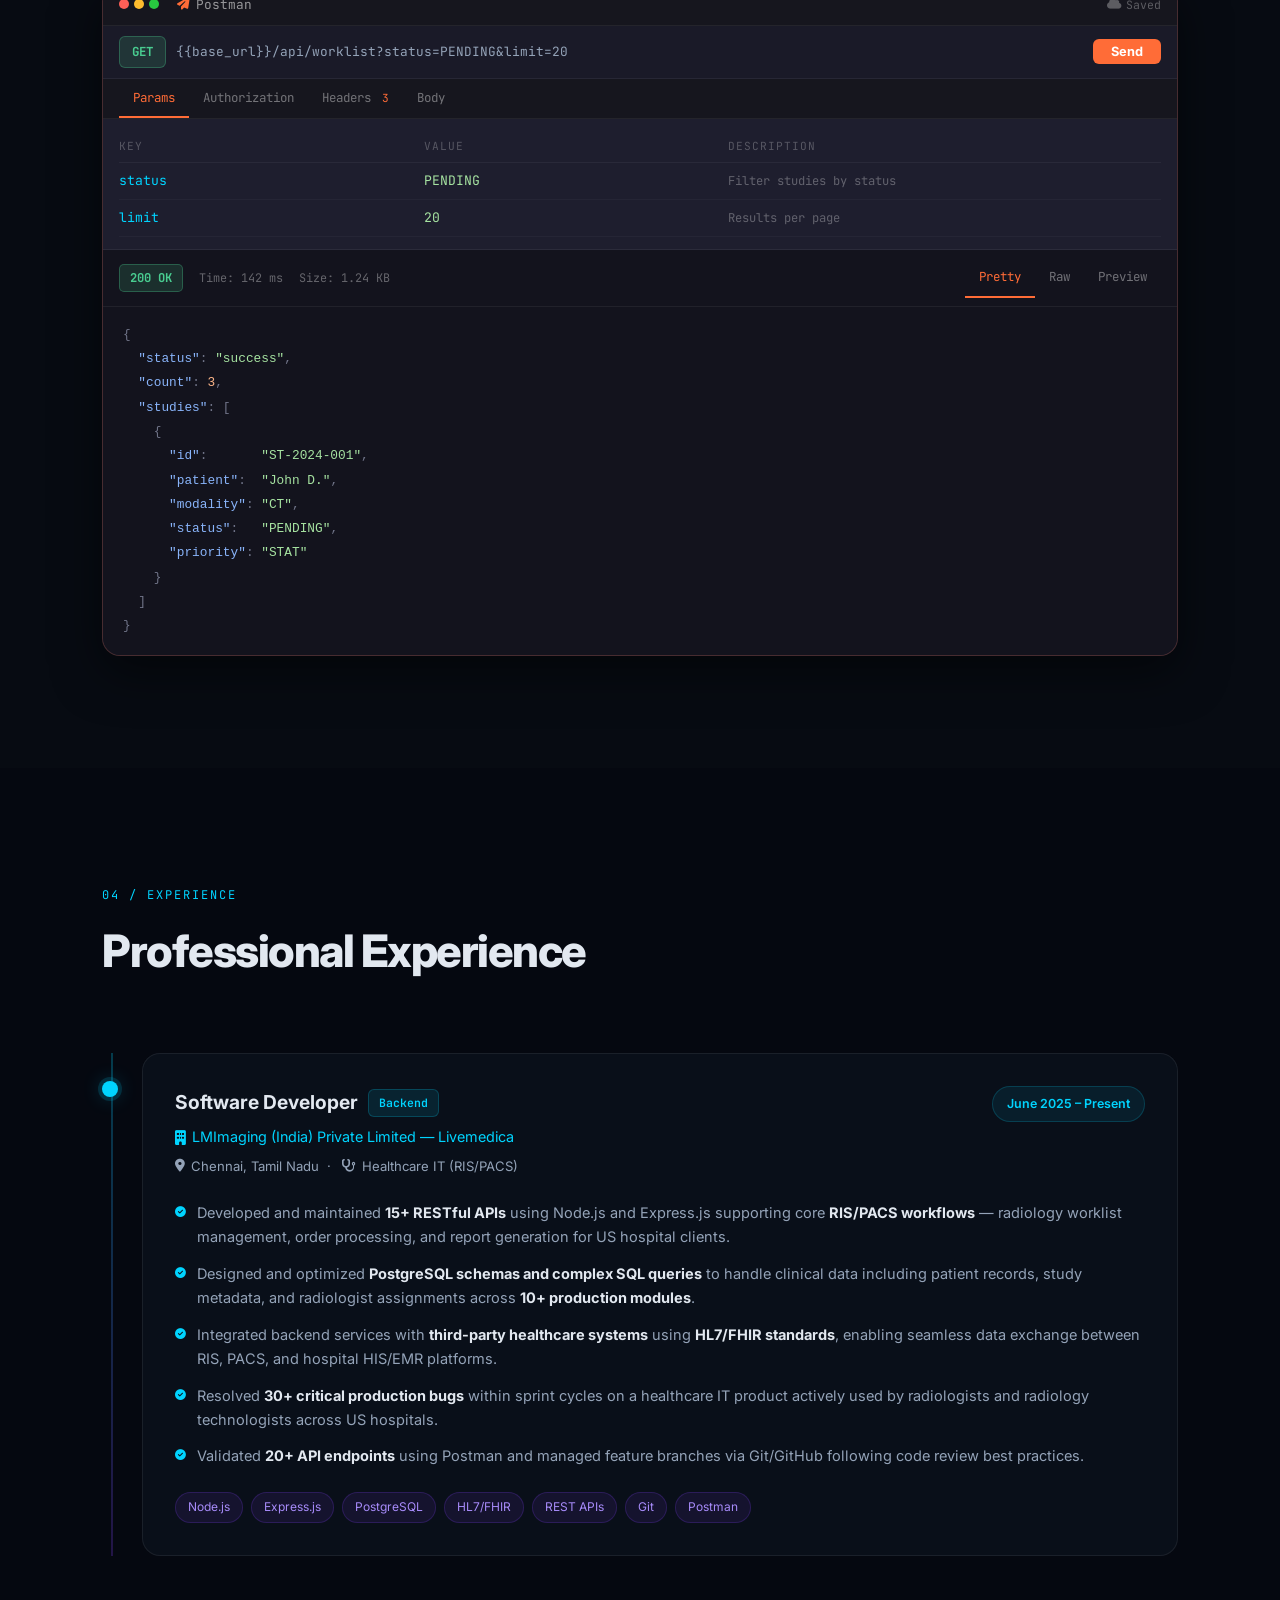
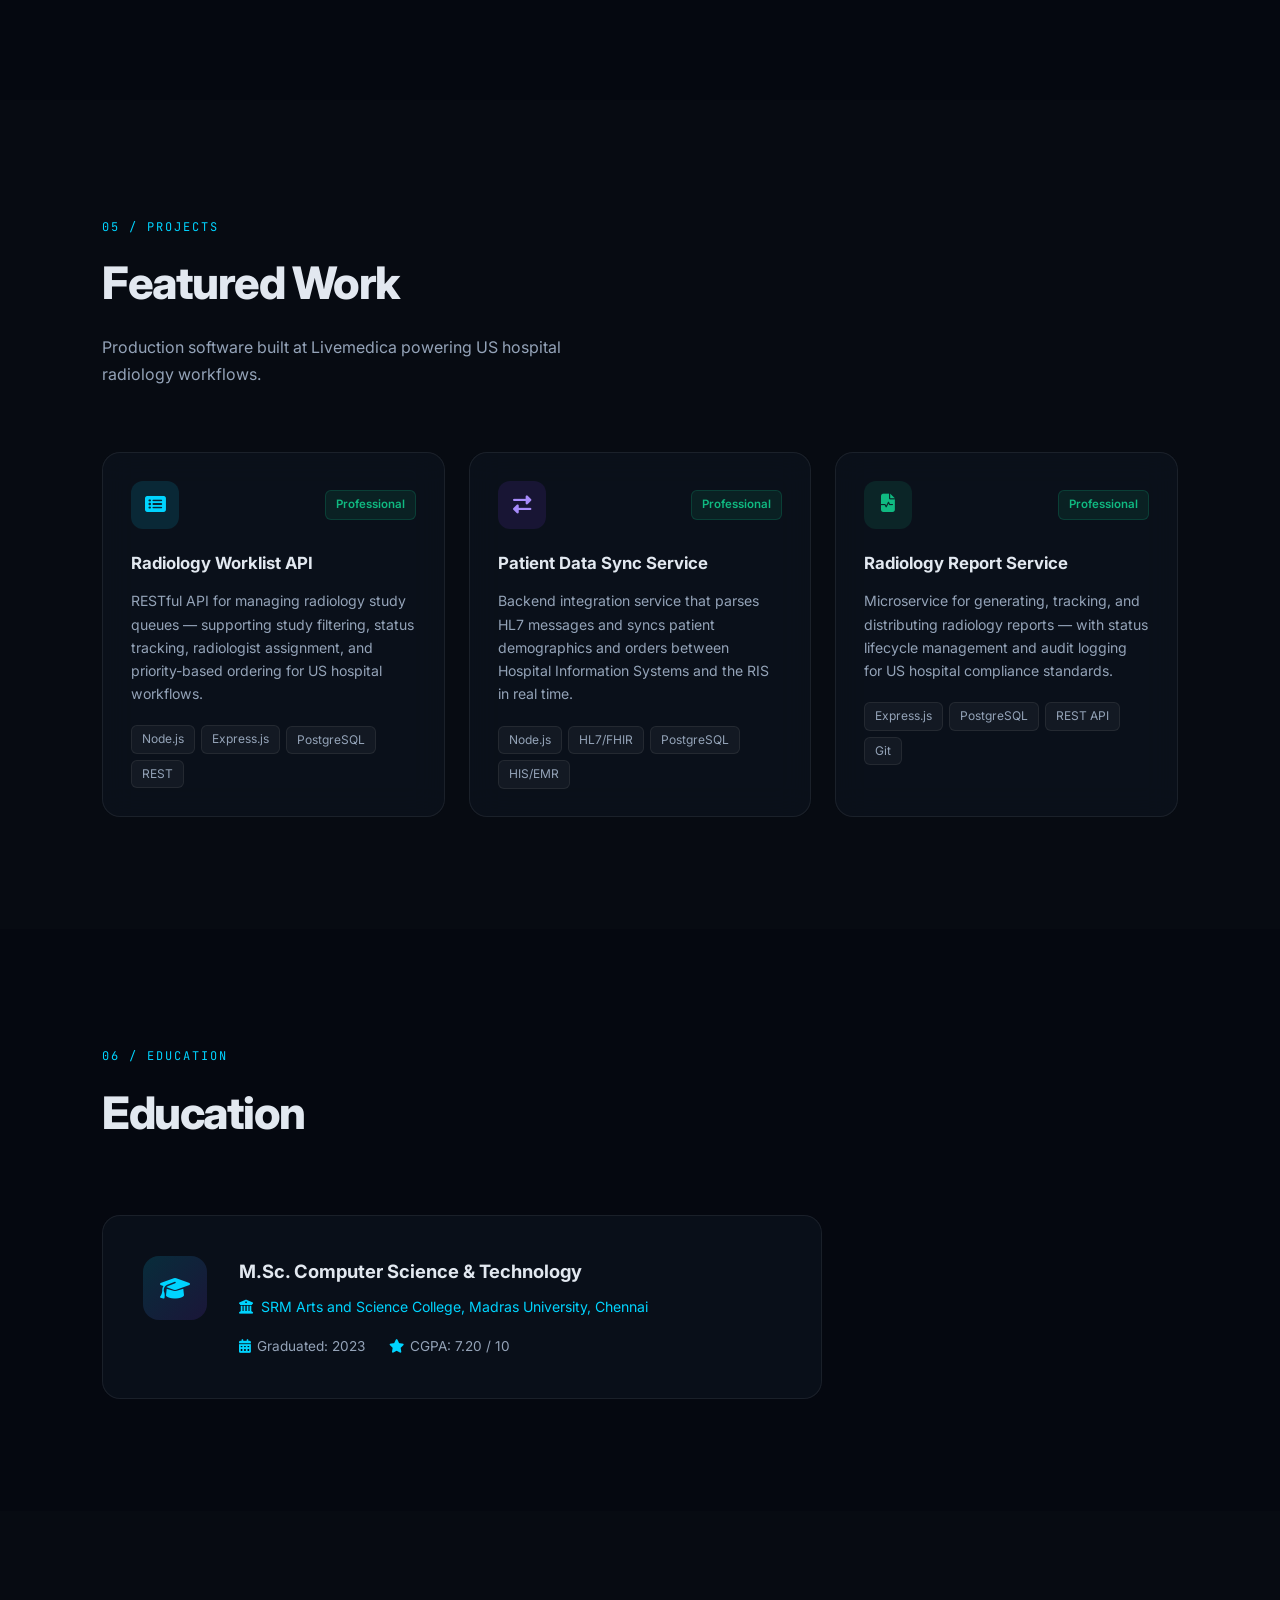
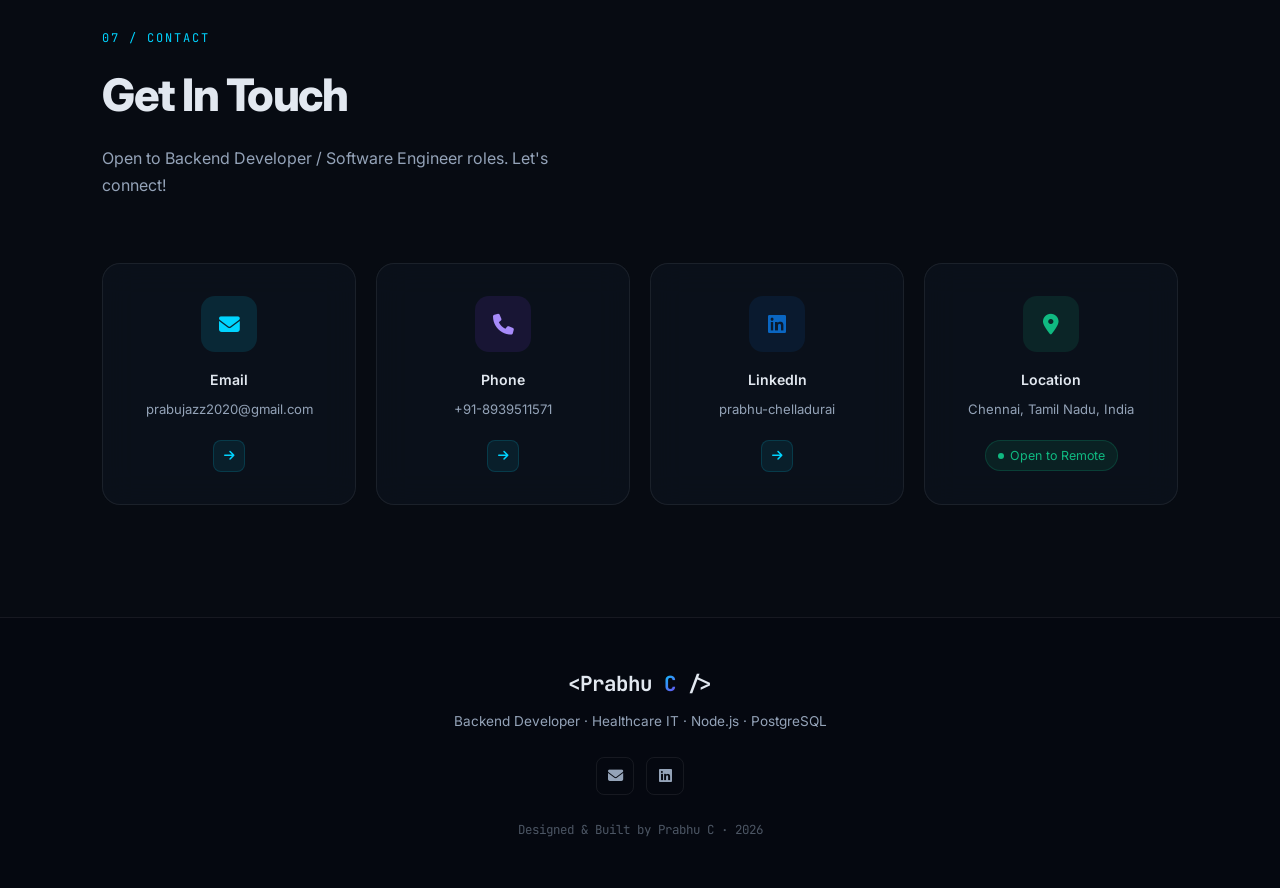
==== commit 62ffef67: "updated" ====
--- a/index.html
+++ b/index.html
@@ -5,20 +5,25 @@
   <meta name="viewport" content="width=device-width, initial-scale=1.0"/>
   <title>Prabhu C | Backend Developer</title>
   <link rel="stylesheet" href="style.css" />
-  <link href="https://fonts.googleapis.com/css2?family=Inter:wght@300;400;500;600;700;800&family=JetBrains+Mono:wght@400;500&display=swap" rel="stylesheet"/>
+  <link href="https://fonts.googleapis.com/css2?family=Inter:wght@300;400;500;600;700;800;900&family=JetBrains+Mono:wght@400;500;600&display=swap" rel="stylesheet"/>
   <link rel="stylesheet" href="https://cdnjs.cloudflare.com/ajax/libs/font-awesome/6.5.0/css/all.min.css"/>
 </head>
 <body>
 
+  <div class="cursor-ring" id="cursorRing"></div>
+  <div class="cursor-dot" id="cursorDot"></div>
+
   <!-- NAV -->
   <nav class="navbar" id="navbar">
+    <div class="progress-bar" id="progressBar"></div>
     <div class="nav-container">
       <a class="logo" href="#hero">&lt;Prabhu /&gt;</a>
       <ul class="nav-links" id="navLinks">
         <li><a href="#about">About</a></li>
+        <li><a href="#services">Services</a></li>
         <li><a href="#skills">Skills</a></li>
         <li><a href="#experience">Experience</a></li>
-        <li><a href="#education">Education</a></li>
+        <li><a href="#projects">Projects</a></li>
         <li><a href="#contact">Contact</a></li>
       </ul>
       <button class="hamburger" id="hamburger" aria-label="Toggle menu">
@@ -29,70 +34,114 @@
 
   <!-- HERO -->
   <section class="hero" id="hero">
+    <canvas class="particle-canvas" id="particleCanvas"></canvas>
     <div class="hero-bg">
       <div class="grid-overlay"></div>
       <div class="glow glow-1"></div>
       <div class="glow glow-2"></div>
-    </div>
+      <div class="glow glow-3"></div>
+    </div>
+
     <div class="hero-content">
-      <p class="hero-eyebrow"><span class="dot"></span> Available for opportunities</p>
-      <h1 class="hero-name">Prabhu <span class="accent">C</span></h1>
+      <p class="hero-eyebrow"><span class="status-dot"></span> Available for opportunities</p>
+      <h1 class="hero-name">Prabhu <span class="gradient-text">C</span></h1>
       <h2 class="hero-title">
         <span class="typed-wrapper">
-          <span class="typed" id="typed"></span><span class="cursor">|</span>
+          <span class="typed" id="typed"></span><span class="cursor-blink">|</span>
         </span>
       </h2>
       <p class="hero-desc">
-        Results-driven Backend Developer with 1+ year of hands-on experience building
-        scalable REST APIs and web applications using Node.js, Express.js, and PostgreSQL.
+        Backend Developer specializing in scalable REST APIs and healthcare IT systems.
+        Building production-grade software for US hospital radiology workflows at
+        <span class="accent-inline">Livemedica</span>.
       </p>
       <div class="hero-actions">
-        <a href="#contact" class="btn btn-primary">Get in Touch</a>
-        <a href="#experience" class="btn btn-outline">View Work</a>
-        <a href="resume.html" target="_blank" class="btn btn-outline">&#x21E9; Resume</a>
+        <a href="#contact" class="btn btn-primary"><i class="fas fa-paper-plane"></i> Get in Touch</a>
+        <a href="#projects" class="btn btn-outline"><i class="fas fa-code-branch"></i> View Work</a>
+        <a href="resume.html" target="_blank" class="btn btn-ghost"><i class="fas fa-file-alt"></i> Resume</a>
+      </div>
+      <div class="hero-stats">
+        <div class="hero-stat">
+          <span class="stat-num" data-target="1">0</span><span class="stat-plus">+</span>
+          <span class="stat-label">Year Exp</span>
+        </div>
+        <div class="stat-divider"></div>
+        <div class="hero-stat">
+          <span class="stat-num" data-target="15">0</span><span class="stat-plus">+</span>
+          <span class="stat-label">APIs Built</span>
+        </div>
+        <div class="stat-divider"></div>
+        <div class="hero-stat">
+          <span class="stat-num" data-target="30">0</span><span class="stat-plus">+</span>
+          <span class="stat-label">Bugs Resolved</span>
+        </div>
+        <div class="stat-divider"></div>
+        <div class="hero-stat">
+          <span class="stat-num" data-target="10">0</span><span class="stat-plus">+</span>
+          <span class="stat-label">Modules</span>
+        </div>
       </div>
       <div class="hero-socials">
-        <a href="mailto:prabujazz2020@gmail.com" aria-label="Email"><i class="fas fa-envelope"></i></a>
-        <a href="https://www.linkedin.com/in/prabhu-chelladurai" target="_blank" rel="noopener" aria-label="LinkedIn"><i class="fab fa-linkedin"></i></a>
-        <a href="tel:+918939511571" aria-label="Phone"><i class="fas fa-phone"></i></a>
-      </div>
-    </div>
+        <a href="mailto:prabujazz2020@gmail.com" aria-label="Email" class="social-link">
+          <i class="fas fa-envelope"></i>
+        </a>
+        <a href="https://www.linkedin.com/in/prabhu-chelladurai" target="_blank" rel="noopener" aria-label="LinkedIn" class="social-link">
+          <i class="fab fa-linkedin"></i>
+        </a>
+        <a href="tel:+918939511571" aria-label="Phone" class="social-link">
+          <i class="fas fa-phone"></i>
+        </a>
+      </div>
+    </div>
+
     <div class="hero-visual">
-      <div class="code-card">
-        <div class="code-card-header">
-          <span class="dot red"></span><span class="dot yellow"></span><span class="dot green"></span>
-          <span class="file-name">server.js</span>
-        </div>
-        <pre class="code-body"><span class="kw">const</span> <span class="fn">express</span> = <span class="fn">require</span>(<span class="str">'express'</span>);
-<span class="kw">const</span> app = <span class="fn">express</span>();
-
-app.<span class="fn">get</span>(<span class="str">'/api/hello'</span>, (req, res) =&gt; &#123;
-  res.<span class="fn">json</span>(&#123;
-    developer: <span class="str">'Prabhu C'</span>,
-    role: <span class="str">'Backend Developer'</span>,
-    stack: [<span class="str">'Node.js'</span>, <span class="str">'Express'</span>,
-            <span class="str">'PostgreSQL'</span>],
-    status: <span class="str">'ready to build'</span>
-  &#125;);
-&#125;);
-
-app.<span class="fn">listen</span>(<span class="num">3000</span>);</pre>
-      </div>
-    </div>
-    <a href="#about" class="scroll-hint" aria-label="Scroll down">
-      <i class="fas fa-chevron-down"></i>
+      <div class="terminal-card">
+        <div class="terminal-header">
+          <span class="term-dot red"></span>
+          <span class="term-dot yellow"></span>
+          <span class="term-dot green"></span>
+          <span class="term-title">worklist.js</span>
+          <span class="term-lang">JavaScript</span>
+        </div>
+        <div class="terminal-body">
+          <div class="term-line"><span class="ln">1</span><span class="kw">const</span> <span class="fn">express</span> = <span class="fn2">require</span>(<span class="str">'express'</span>);</div>
+          <div class="term-line"><span class="ln">2</span><span class="kw">const</span> app = <span class="fn2">express</span>();</div>
+          <div class="term-line"><span class="ln">3</span></div>
+          <div class="term-line"><span class="ln">4</span><span class="cm">// Radiology Worklist API</span></div>
+          <div class="term-line"><span class="ln">5</span>app.<span class="fn">get</span>(<span class="str">'/api/worklist'</span>, <span class="kw">async</span> (req, res) =&gt; {</div>
+          <div class="term-line"><span class="ln">6</span>&nbsp;&nbsp;<span class="kw">const</span> studies = <span class="kw">await</span> db.<span class="fn">query</span>(</div>
+          <div class="term-line"><span class="ln">7</span>&nbsp;&nbsp;&nbsp;&nbsp;<span class="str">`SELECT * FROM studies</span></div>
+          <div class="term-line"><span class="ln">8</span>&nbsp;&nbsp;&nbsp;&nbsp;&nbsp;<span class="str">WHERE status = $1`</span>, [<span class="str">'PENDING'</span>]</div>
+          <div class="term-line"><span class="ln">9</span>&nbsp;&nbsp;);</div>
+          <div class="term-line"><span class="ln">10</span>&nbsp;&nbsp;res.<span class="fn">json</span>({ studies: studies.<span class="prop">rows</span> });</div>
+          <div class="term-line"><span class="ln">11</span>});</div>
+          <div class="term-line"><span class="ln">12</span></div>
+          <div class="term-line"><span class="ln">13</span>app.<span class="fn">listen</span>(<span class="num">3000</span>);</div>
+        </div>
+        <div class="terminal-footer">
+          <span class="tf-item"><i class="fas fa-circle tf-green"></i> Running :3000</span>
+          <span class="tf-item">Node v20.11</span>
+        </div>
+      </div>
+      <div class="float-badge badge-1"><i class="fas fa-database"></i> PostgreSQL</div>
+      <div class="float-badge badge-2"><i class="fas fa-heartbeat"></i> HL7/FHIR</div>
+      <div class="float-badge badge-3"><i class="fas fa-check-circle"></i> Production</div>
+    </div>
+
+    <a href="#about" class="scroll-hint" aria-label="Scroll">
+      <div class="scroll-mouse"><div class="scroll-wheel"></div></div>
     </a>
   </section>
 
   <!-- ABOUT -->
   <section class="section" id="about">
     <div class="container">
-      <div class="section-header">
+      <div class="section-header fade-in">
         <span class="section-tag">01 / About</span>
         <h2 class="section-title">Who I Am</h2>
       </div>
       <div class="about-grid">
-        <div class="about-text">
+        <div class="about-text fade-in">
           <p>
             I'm a <strong>Backend Developer</strong> based in Chennai, Tamil Nadu, passionate about
             building robust, scalable server-side applications. I specialize in crafting clean RESTful
@@ -100,37 +149,39 @@
             backend systems.
           </p>
           <p>
-            With experience at <strong>LMImaging (India) Private Limited</strong>, I've worked across
-            the full lifecycle of backend features — from schema design and API development to integration,
-            debugging, and performance tuning — always in close collaboration with frontend and QA teams.
+            At <strong>LMImaging (India) Private Limited — Livemedica</strong>, I build backend services
+            powering a <strong>RIS/PACS platform</strong> used by radiologists and radiology technologists
+            in US hospitals — from worklist management and order processing to HL7/FHIR system integrations.
           </p>
           <p>
-            I'm driven by clean code, strong fundamentals, and a desire to keep growing as an engineer.
+            I'm driven by clean code, strong fundamentals, and a desire to keep growing as an engineer
+            in the healthcare IT domain.
           </p>
           <div class="about-highlights">
             <div class="highlight-item">
-              <span class="highlight-number">1+</span>
+              <span class="highlight-number gradient-text">1+</span>
               <span class="highlight-label">Year of Experience</span>
             </div>
             <div class="highlight-item">
-              <span class="highlight-number">REST</span>
-              <span class="highlight-label">API Specialist</span>
+              <span class="highlight-number gradient-text">RIS</span>
+              <span class="highlight-label">PACS Platform</span>
             </div>
             <div class="highlight-item">
-              <span class="highlight-number">PG</span>
-              <span class="highlight-label">SQL Expert</span>
-            </div>
-          </div>
-        </div>
-        <div class="about-info">
-          <div class="info-card">
+              <span class="highlight-number gradient-text">US</span>
+              <span class="highlight-label">Hospital Clients</span>
+            </div>
+          </div>
+        </div>
+        <div class="about-info fade-in">
+          <div class="info-card glass-card">
             <h3>Quick Info</h3>
             <ul class="info-list">
               <li><i class="fas fa-map-marker-alt"></i> Chennai, Tamil Nadu, India</li>
               <li><i class="fas fa-envelope"></i> prabujazz2020@gmail.com</li>
               <li><i class="fas fa-phone"></i> +91-8939511571</li>
-              <li><i class="fab fa-linkedin"></i> linkedin.com/in/prabhu-chelladurai</li>
-              <li><i class="fas fa-graduation-cap"></i> M.Sc. Computer Science & Technology</li>
+              <li><i class="fab fa-linkedin"></i> prabhu-chelladurai</li>
+              <li><i class="fas fa-graduation-cap"></i> M.Sc. Computer Science</li>
+              <li><i class="fas fa-hospital"></i> Healthcare IT — RIS/PACS</li>
             </ul>
           </div>
         </div>
@@ -138,106 +189,160 @@
     </div>
   </section>
 
+  <!-- WHAT I BUILD -->
+  <section class="section section-dark" id="services">
+    <div class="container">
+      <div class="section-header fade-in">
+        <span class="section-tag">02 / Services</span>
+        <h2 class="section-title">What I Build</h2>
+        <p class="section-sub">Core areas of backend expertise I bring to every project.</p>
+      </div>
+      <div class="services-grid">
+        <div class="service-card glass-card fade-in" data-delay="0">
+          <div class="service-icon si-cyan"><i class="fas fa-server"></i></div>
+          <h3>REST API Development</h3>
+          <p>Design and build scalable RESTful APIs using Node.js and Express.js — from endpoint design to middleware, authentication, and structured error handling.</p>
+          <div class="service-tags">
+            <span>Node.js</span><span>Express.js</span><span>REST</span><span>Postman</span>
+          </div>
+        </div>
+        <div class="service-card glass-card fade-in" data-delay="100">
+          <div class="service-icon si-purple"><i class="fas fa-database"></i></div>
+          <h3>Database Architecture</h3>
+          <p>Design normalized PostgreSQL schemas, write optimized SQL queries, and manage complex clinical data relationships in production databases.</p>
+          <div class="service-tags">
+            <span>PostgreSQL</span><span>SQL</span><span>Schema Design</span><span>Optimization</span>
+          </div>
+        </div>
+        <div class="service-card glass-card fade-in" data-delay="200">
+          <div class="service-icon si-green"><i class="fas fa-hospital-alt"></i></div>
+          <h3>Healthcare IT Integration</h3>
+          <p>Integrate backend services with hospital systems using HL7/FHIR standards, enabling seamless data exchange across RIS, PACS, HIS, and EMR platforms.</p>
+          <div class="service-tags">
+            <span>HL7</span><span>FHIR</span><span>RIS/PACS</span><span>HIS/EMR</span>
+          </div>
+        </div>
+      </div>
+    </div>
+  </section>
+
   <!-- SKILLS -->
-  <section class="section section-dark" id="skills">
-    <div class="container">
-      <div class="section-header">
-        <span class="section-tag">02 / Skills</span>
+  <section class="section" id="skills">
+    <div class="container">
+      <div class="section-header fade-in">
+        <span class="section-tag">03 / Skills</span>
         <h2 class="section-title">Technical Skills</h2>
       </div>
-      <div class="skills-grid">
-
-        <div class="skill-category" data-delay="0">
-          <div class="skill-icon"><i class="fas fa-code"></i></div>
-          <h3>Languages</h3>
-          <div class="skill-tags">
-            <span class="tag">JavaScript</span>
-            <span class="tag">SQL</span>
-          </div>
-        </div>
-
-        <div class="skill-category" data-delay="100">
-          <div class="skill-icon"><i class="fas fa-server"></i></div>
-          <h3>Backend</h3>
-          <div class="skill-tags">
-            <span class="tag">Node.js</span>
-            <span class="tag">Express.js</span>
-            <span class="tag">REST APIs</span>
-          </div>
-        </div>
-
-        <div class="skill-category" data-delay="200">
-          <div class="skill-icon"><i class="fas fa-database"></i></div>
-          <h3>Database</h3>
-          <div class="skill-tags">
-            <span class="tag">PostgreSQL</span>
-            <span class="tag">Schema Design</span>
-            <span class="tag">CRUD</span>
-          </div>
-        </div>
-
-        <div class="skill-category" data-delay="300">
-          <div class="skill-icon"><i class="fas fa-tools"></i></div>
-          <h3>Tools & Platforms</h3>
-          <div class="skill-tags">
-            <span class="tag">Git</span>
-            <span class="tag">GitHub</span>
-            <span class="tag">Postman</span>
-          </div>
-        </div>
-
-        <div class="skill-category" data-delay="400">
-          <div class="skill-icon"><i class="fas fa-lightbulb"></i></div>
-          <h3>Concepts</h3>
-          <div class="skill-tags">
-            <span class="tag">CRUD Operations</span>
-            <span class="tag">API Integration</span>
-            <span class="tag">Debugging</span>
-            <span class="tag">Performance Optimization</span>
-            <span class="tag">Schema Design</span>
-            <span class="tag">Query Optimization</span>
-          </div>
-        </div>
-
-        <div class="skill-category" data-delay="500">
-          <div class="skill-icon"><i class="fas fa-hospital"></i></div>
-          <h3>Healthcare IT</h3>
-          <div class="skill-tags">
-            <span class="tag">RIS/PACS</span>
-            <span class="tag">HL7/FHIR</span>
-            <span class="tag">HIS/EMR Integration</span>
-            <span class="tag">Clinical Workflows</span>
-          </div>
-        </div>
-
-      </div>
-
-      <!-- Skill bars -->
-      <div class="skill-bars">
-        <h3 class="bars-title">Proficiency</h3>
-        <div class="bar-item">
-          <div class="bar-label"><span>Node.js / Express.js</span><span>90%</span></div>
-          <div class="bar-track"><div class="bar-fill" data-width="90"></div></div>
-        </div>
-        <div class="bar-item">
-          <div class="bar-label"><span>JavaScript</span><span>85%</span></div>
-          <div class="bar-track"><div class="bar-fill" data-width="85"></div></div>
-        </div>
-        <div class="bar-item">
-          <div class="bar-label"><span>PostgreSQL / SQL</span><span>82%</span></div>
-          <div class="bar-track"><div class="bar-fill" data-width="82"></div></div>
-        </div>
-        <div class="bar-item">
-          <div class="bar-label"><span>REST API Design</span><span>88%</span></div>
-          <div class="bar-track"><div class="bar-fill" data-width="88"></div></div>
-        </div>
-        <div class="bar-item">
-          <div class="bar-label"><span>HL7/FHIR Integration</span><span>72%</span></div>
-          <div class="bar-track"><div class="bar-fill" data-width="72"></div></div>
-        </div>
-        <div class="bar-item">
-          <div class="bar-label"><span>Git / GitHub</span><span>78%</span></div>
-          <div class="bar-track"><div class="bar-fill" data-width="78"></div></div>
+      <div class="skills-wrapper">
+        <div class="skill-group fade-in">
+          <h4 class="skill-group-title"><i class="fas fa-code"></i> Languages</h4>
+          <div class="tech-pills">
+            <div class="tpill js"><i class="fab fa-js-square"></i> JavaScript</div>
+            <div class="tpill sql"><i class="fas fa-database"></i> SQL</div>
+          </div>
+        </div>
+        <div class="skill-group fade-in">
+          <h4 class="skill-group-title"><i class="fas fa-server"></i> Backend</h4>
+          <div class="tech-pills">
+            <div class="tpill node"><i class="fab fa-node-js"></i> Node.js</div>
+            <div class="tpill express"><i class="fas fa-bolt"></i> Express.js</div>
+            <div class="tpill api"><i class="fas fa-plug"></i> REST APIs</div>
+          </div>
+        </div>
+        <div class="skill-group fade-in">
+          <h4 class="skill-group-title"><i class="fas fa-database"></i> Database</h4>
+          <div class="tech-pills">
+            <div class="tpill pg"><i class="fas fa-database"></i> PostgreSQL</div>
+            <div class="tpill schema"><i class="fas fa-sitemap"></i> Schema Design</div>
+            <div class="tpill query"><i class="fas fa-tachometer-alt"></i> Query Optimization</div>
+          </div>
+        </div>
+        <div class="skill-group fade-in">
+          <h4 class="skill-group-title"><i class="fas fa-tools"></i> Tools</h4>
+          <div class="tech-pills">
+            <div class="tpill git"><i class="fab fa-git-alt"></i> Git</div>
+            <div class="tpill github"><i class="fab fa-github"></i> GitHub</div>
+            <div class="tpill postman"><i class="fas fa-paper-plane"></i> Postman</div>
+          </div>
+        </div>
+        <div class="skill-group fade-in">
+          <h4 class="skill-group-title"><i class="fas fa-hospital"></i> Healthcare IT</h4>
+          <div class="tech-pills">
+            <div class="tpill hl7"><i class="fas fa-heartbeat"></i> HL7</div>
+            <div class="tpill fhir"><i class="fas fa-fire-alt"></i> FHIR</div>
+            <div class="tpill ris"><i class="fas fa-x-ray"></i> RIS/PACS</div>
+            <div class="tpill emr"><i class="fas fa-file-medical"></i> HIS/EMR</div>
+          </div>
+        </div>
+        <div class="skill-group fade-in">
+          <h4 class="skill-group-title"><i class="fas fa-lightbulb"></i> Concepts</h4>
+          <div class="tech-pills">
+            <div class="tpill concept"><i class="fas fa-code-branch"></i> API Design</div>
+            <div class="tpill concept"><i class="fas fa-bug"></i> Debugging</div>
+            <div class="tpill concept"><i class="fas fa-shield-alt"></i> API Security</div>
+            <div class="tpill concept"><i class="fas fa-layer-group"></i> CRUD Operations</div>
+          </div>
+        </div>
+      </div>
+
+      <!-- POSTMAN SHOWCASE -->
+      <div class="postman-showcase fade-in">
+        <div class="pm-label">
+          <i class="fas fa-paper-plane"></i>
+          <span>API Testing with Postman</span>
+        </div>
+        <div class="postman-card">
+          <div class="pm-topbar">
+            <div class="pm-win-dots">
+              <span class="pm-dot red"></span>
+              <span class="pm-dot yellow"></span>
+              <span class="pm-dot green"></span>
+            </div>
+            <span class="pm-app-name"><i class="fas fa-paper-plane"></i> Postman</span>
+            <span class="pm-saved"><i class="fas fa-cloud"></i> Saved</span>
+          </div>
+          <div class="pm-url-bar">
+            <span class="pm-method get">GET</span>
+            <span class="pm-url-text">&#123;&#123;base_url&#125;&#125;/api/worklist?status=PENDING&amp;limit=20</span>
+            <button class="pm-send">Send</button>
+          </div>
+          <div class="pm-tabs">
+            <span class="pm-tab active">Params</span>
+            <span class="pm-tab">Authorization</span>
+            <span class="pm-tab">Headers <em>3</em></span>
+            <span class="pm-tab">Body</span>
+          </div>
+          <div class="pm-params">
+            <div class="pm-param-head"><span>KEY</span><span>VALUE</span><span>DESCRIPTION</span></div>
+            <div class="pm-param-row"><span class="pk">status</span><span class="pv">PENDING</span><span class="pd">Filter studies by status</span></div>
+            <div class="pm-param-row"><span class="pk">limit</span><span class="pv">20</span><span class="pd">Results per page</span></div>
+          </div>
+          <div class="pm-divider"></div>
+          <div class="pm-response">
+            <div class="pm-res-meta">
+              <span class="pm-status">200 OK</span>
+              <span class="pm-meta-item">Time: 142 ms</span>
+              <span class="pm-meta-item">Size: 1.24 KB</span>
+              <div class="pm-res-tabs">
+                <span class="pm-tab active">Pretty</span>
+                <span class="pm-tab">Raw</span>
+                <span class="pm-tab">Preview</span>
+              </div>
+            </div>
+<pre class="pm-json"><span class="pj-p">{</span>
+  <span class="pj-k">"status"</span><span class="pj-p">:</span> <span class="pj-s">"success"</span><span class="pj-p">,</span>
+  <span class="pj-k">"count"</span><span class="pj-p">:</span> <span class="pj-n">3</span><span class="pj-p">,</span>
+  <span class="pj-k">"studies"</span><span class="pj-p">:</span> <span class="pj-p">[</span>
+    <span class="pj-p">{</span>
+      <span class="pj-k">"id"</span><span class="pj-p">:</span>       <span class="pj-s">"ST-2024-001"</span><span class="pj-p">,</span>
+      <span class="pj-k">"patient"</span><span class="pj-p">:</span>  <span class="pj-s">"John D."</span><span class="pj-p">,</span>
+      <span class="pj-k">"modality"</span><span class="pj-p">:</span> <span class="pj-s">"CT"</span><span class="pj-p">,</span>
+      <span class="pj-k">"status"</span><span class="pj-p">:</span>   <span class="pj-s">"PENDING"</span><span class="pj-p">,</span>
+      <span class="pj-k">"priority"</span><span class="pj-p">:</span> <span class="pj-s">"STAT"</span>
+    <span class="pj-p">}</span>
+  <span class="pj-p">]</span>
+<span class="pj-p">}</span></pre>
+          </div>
         </div>
       </div>
 
@@ -245,57 +350,92 @@
   </section>
 
   <!-- EXPERIENCE -->
-  <section class="section" id="experience">
-    <div class="container">
-      <div class="section-header">
-        <span class="section-tag">03 / Experience</span>
+  <section class="section section-dark" id="experience">
+    <div class="container">
+      <div class="section-header fade-in">
+        <span class="section-tag">04 / Experience</span>
         <h2 class="section-title">Professional Experience</h2>
       </div>
       <div class="timeline">
-        <div class="timeline-item">
+        <div class="timeline-item fade-in">
           <div class="timeline-dot"></div>
-          <div class="timeline-card">
+          <div class="timeline-card glass-card">
             <div class="timeline-header">
               <div>
-                <h3 class="timeline-role">Software Developer (Backend)</h3>
+                <h3 class="timeline-role">Software Developer <span class="role-tag">Backend</span></h3>
                 <p class="timeline-company"><i class="fas fa-building"></i> LMImaging (India) Private Limited — Livemedica</p>
-                <p class="timeline-location"><i class="fas fa-map-marker-alt"></i> Chennai, Tamil Nadu &nbsp;&middot;&nbsp; Healthcare IT (RIS/PACS Platform)</p>
+                <p class="timeline-location"><i class="fas fa-map-marker-alt"></i> Chennai, Tamil Nadu &nbsp;·&nbsp; <i class="fas fa-stethoscope"></i> Healthcare IT (RIS/PACS)</p>
               </div>
               <span class="timeline-badge">June 2025 – Present</span>
             </div>
             <ul class="timeline-bullets">
-              <li>
-                <i class="fas fa-circle-check"></i>
-                Developed and maintained <strong>15+ RESTful APIs</strong> using Node.js and Express.js to support core <strong>RIS/PACS workflows</strong> — radiology worklist management, order processing, and report generation — for US hospital clients.
-              </li>
-              <li>
-                <i class="fas fa-circle-check"></i>
-                Designed and optimized <strong>PostgreSQL schemas and complex SQL queries</strong> to handle clinical data including patient records, study metadata, and radiologist assignments across <strong>10+ production workflow modules</strong>.
-              </li>
-              <li>
-                <i class="fas fa-circle-check"></i>
-                Integrated backend services with <strong>third-party healthcare systems (HL7/FHIR standards)</strong> to enable seamless data exchange between RIS, PACS, and hospital HIS/EMR platforms.
-              </li>
-              <li>
-                <i class="fas fa-circle-check"></i>
-                Led bug investigation and feature development on a <strong>production healthcare IT product</strong> used by radiologists and radiology technologists in US hospitals, resolving <strong>30+ critical bugs</strong> within sprint cycles.
-              </li>
-              <li>
-                <i class="fas fa-circle-check"></i>
-                Validated <strong>20+ API endpoints</strong> using Postman and managed feature branches via Git/GitHub, enforcing version control and code review best practices across the team.
-              </li>
+              <li><i class="fas fa-circle-check"></i>Developed and maintained <strong>15+ RESTful APIs</strong> using Node.js and Express.js supporting core <strong>RIS/PACS workflows</strong> — radiology worklist management, order processing, and report generation for US hospital clients.</li>
+              <li><i class="fas fa-circle-check"></i>Designed and optimized <strong>PostgreSQL schemas and complex SQL queries</strong> to handle clinical data including patient records, study metadata, and radiologist assignments across <strong>10+ production modules</strong>.</li>
+              <li><i class="fas fa-circle-check"></i>Integrated backend services with <strong>third-party healthcare systems</strong> using <strong>HL7/FHIR standards</strong>, enabling seamless data exchange between RIS, PACS, and hospital HIS/EMR platforms.</li>
+              <li><i class="fas fa-circle-check"></i>Resolved <strong>30+ critical production bugs</strong> within sprint cycles on a healthcare IT product actively used by radiologists and radiology technologists across US hospitals.</li>
+              <li><i class="fas fa-circle-check"></i>Validated <strong>20+ API endpoints</strong> using Postman and managed feature branches via Git/GitHub following code review best practices.</li>
             </ul>
             <div class="timeline-tech">
-              <span class="tech-pill">Node.js</span>
-              <span class="tech-pill">Express.js</span>
-              <span class="tech-pill">PostgreSQL</span>
-              <span class="tech-pill">HL7/FHIR</span>
-              <span class="tech-pill">REST APIs</span>
-              <span class="tech-pill">Git</span>
-              <span class="tech-pill">Postman</span>
-            </div>
-          </div>
-        </div>
+              <span class="tech-tag">Node.js</span>
+              <span class="tech-tag">Express.js</span>
+              <span class="tech-tag">PostgreSQL</span>
+              <span class="tech-tag">HL7/FHIR</span>
+              <span class="tech-tag">REST APIs</span>
+              <span class="tech-tag">Git</span>
+              <span class="tech-tag">Postman</span>
+            </div>
+          </div>
+        </div>
+      </div>
+    </div>
+  </section>
+
+  <!-- PROJECTS -->
+  <section class="section" id="projects">
+    <div class="container">
+      <div class="section-header fade-in">
+        <span class="section-tag">05 / Projects</span>
+        <h2 class="section-title">Featured Work</h2>
+        <p class="section-sub">Production software built at Livemedica powering US hospital radiology workflows.</p>
+      </div>
+      <div class="projects-grid">
+
+        <div class="project-card glass-card fade-in" data-delay="0">
+          <div class="project-header">
+            <div class="project-icon pi-cyan"><i class="fas fa-list-alt"></i></div>
+            <span class="proj-badge">Professional</span>
+          </div>
+          <h3 class="project-title">Radiology Worklist API</h3>
+          <p class="project-desc">RESTful API for managing radiology study queues — supporting study filtering, status tracking, radiologist assignment, and priority-based ordering for US hospital workflows.</p>
+          <div class="project-tech">
+            <span>Node.js</span><span>Express.js</span><span>PostgreSQL</span><span>REST</span>
+          </div>
+        </div>
+
+        <div class="project-card glass-card fade-in" data-delay="120">
+          <div class="project-header">
+            <div class="project-icon pi-purple"><i class="fas fa-exchange-alt"></i></div>
+            <span class="proj-badge">Professional</span>
+          </div>
+          <h3 class="project-title">Patient Data Sync Service</h3>
+          <p class="project-desc">Backend integration service that parses HL7 messages and syncs patient demographics and orders between Hospital Information Systems and the RIS in real time.</p>
+          <div class="project-tech">
+            <span>Node.js</span><span>HL7/FHIR</span><span>PostgreSQL</span><span>HIS/EMR</span>
+          </div>
+        </div>
+
+        <div class="project-card glass-card fade-in" data-delay="240">
+          <div class="project-header">
+            <div class="project-icon pi-green"><i class="fas fa-file-medical-alt"></i></div>
+            <span class="proj-badge">Professional</span>
+          </div>
+          <h3 class="project-title">Radiology Report Service</h3>
+          <p class="project-desc">Microservice for generating, tracking, and distributing radiology reports — with status lifecycle management and audit logging for US hospital compliance standards.</p>
+          <div class="project-tech">
+            <span>Express.js</span><span>PostgreSQL</span><span>REST API</span><span>Git</span>
+          </div>
+        </div>
+
       </div>
     </div>
   </section>
@@ -303,18 +443,18 @@
   <!-- EDUCATION -->
   <section class="section section-dark" id="education">
     <div class="container">
-      <div class="section-header">
-        <span class="section-tag">04 / Education</span>
+      <div class="section-header fade-in">
+        <span class="section-tag">06 / Education</span>
         <h2 class="section-title">Education</h2>
       </div>
-      <div class="edu-card">
+      <div class="edu-card glass-card fade-in">
         <div class="edu-icon"><i class="fas fa-graduation-cap"></i></div>
         <div class="edu-content">
           <h3>M.Sc. Computer Science & Technology</h3>
           <p class="edu-college"><i class="fas fa-university"></i> SRM Arts and Science College, Madras University, Chennai</p>
           <div class="edu-meta">
             <span><i class="fas fa-calendar-alt"></i> Graduated: 2023</span>
-            <span><i class="fas fa-star"></i> 72% &nbsp;|&nbsp; CGPA: 7.20 / 10</span>
+            <span><i class="fas fa-star"></i> CGPA: 7.20 / 10</span>
           </div>
         </div>
       </div>
@@ -324,31 +464,35 @@
   <!-- CONTACT -->
   <section class="section" id="contact">
     <div class="container">
-      <div class="section-header">
-        <span class="section-tag">05 / Contact</span>
+      <div class="section-header fade-in">
+        <span class="section-tag">07 / Contact</span>
         <h2 class="section-title">Get In Touch</h2>
-        <p class="section-sub">I'm open to Backend Developer / Software Engineer roles. Feel free to reach out!</p>
+        <p class="section-sub">Open to Backend Developer / Software Engineer roles. Let's connect!</p>
       </div>
       <div class="contact-grid">
-        <div class="contact-card" onclick="window.location.href='mailto:prabujazz2020@gmail.com'">
-          <div class="contact-icon"><i class="fas fa-envelope"></i></div>
+        <a href="mailto:prabujazz2020@gmail.com" class="contact-card glass-card fade-in">
+          <div class="contact-icon-wrap ci-cyan"><i class="fas fa-envelope"></i></div>
           <h4>Email</h4>
           <p>prabujazz2020@gmail.com</p>
-        </div>
-        <div class="contact-card" onclick="window.location.href='tel:+918939511571'">
-          <div class="contact-icon"><i class="fas fa-phone"></i></div>
+          <span class="contact-arrow"><i class="fas fa-arrow-right"></i></span>
+        </a>
+        <a href="tel:+918939511571" class="contact-card glass-card fade-in" data-delay="80">
+          <div class="contact-icon-wrap ci-purple"><i class="fas fa-phone"></i></div>
           <h4>Phone</h4>
           <p>+91-8939511571</p>
-        </div>
-        <div class="contact-card" onclick="window.open('https://www.linkedin.com/in/prabhu-chelladurai','_blank')">
-          <div class="contact-icon"><i class="fab fa-linkedin"></i></div>
+          <span class="contact-arrow"><i class="fas fa-arrow-right"></i></span>
+        </a>
+        <a href="https://www.linkedin.com/in/prabhu-chelladurai" target="_blank" rel="noopener" class="contact-card glass-card fade-in" data-delay="160">
+          <div class="contact-icon-wrap ci-blue"><i class="fab fa-linkedin"></i></div>
           <h4>LinkedIn</h4>
           <p>prabhu-chelladurai</p>
-        </div>
-        <div class="contact-card">
-          <div class="contact-icon"><i class="fas fa-map-marker-alt"></i></div>
+          <span class="contact-arrow"><i class="fas fa-arrow-right"></i></span>
+        </a>
+        <div class="contact-card glass-card fade-in" data-delay="240">
+          <div class="contact-icon-wrap ci-green"><i class="fas fa-map-marker-alt"></i></div>
           <h4>Location</h4>
           <p>Chennai, Tamil Nadu, India</p>
+          <span class="open-badge"><span class="open-dot"></span> Open to Remote</span>
         </div>
       </div>
     </div>
@@ -356,8 +500,15 @@
 
   <!-- FOOTER -->
   <footer class="footer">
-    <p>Designed & Built by <span class="accent">Prabhu C</span> &nbsp;·&nbsp; Backend Developer</p>
-    <p class="footer-sub">Node.js · Express.js · PostgreSQL · REST APIs</p>
+    <div class="footer-content">
+      <p class="footer-logo">&lt;Prabhu <span class="gradient-text">C</span> /&gt;</p>
+      <p class="footer-sub">Backend Developer · Healthcare IT · Node.js · PostgreSQL</p>
+      <div class="footer-socials">
+        <a href="mailto:prabujazz2020@gmail.com" aria-label="Email"><i class="fas fa-envelope"></i></a>
+        <a href="https://www.linkedin.com/in/prabhu-chelladurai" target="_blank" rel="noopener" aria-label="LinkedIn"><i class="fab fa-linkedin"></i></a>
+      </div>
+      <p class="footer-copy">Designed & Built by Prabhu C · 2026</p>
+    </div>
   </footer>
 
   <script src="script.js"></script>
--- a/style.css
+++ b/style.css
@@ -2,20 +2,22 @@
 *, *::before, *::after { box-sizing: border-box; margin: 0; padding: 0; }
 
 :root {
-  --bg:        #0a0e17;
-  --bg-card:   #111827;
-  --bg-dark:   #070b12;
+  --bg:        #070b12;
+  --bg-card:   #0d1420;
+  --bg-dark:   #050810;
   --accent:    #00d4ff;
   --accent2:   #7c3aed;
+  --accent3:   #10b981;
   --text:      #e2e8f0;
   --text-muted:#94a3b8;
   --border:    rgba(255,255,255,0.07);
+  --border-h:  rgba(0,212,255,0.25);
   --radius:    12px;
-  --radius-lg: 20px;
-  --shadow:    0 4px 24px rgba(0,0,0,0.4);
+  --radius-lg: 18px;
+  --shadow:    0 8px 32px rgba(0,0,0,0.5);
   --font:      'Inter', sans-serif;
   --mono:      'JetBrains Mono', monospace;
-  --nav-h:     68px;
+  --nav-h:     64px;
 }
 
 html { scroll-behavior: smooth; }
@@ -25,340 +27,643 @@
   background: var(--bg);
   color: var(--text);
   line-height: 1.7;
-  user-select: none;
-  -webkit-user-select: none;
   overflow-x: hidden;
 }
 
 a { color: inherit; text-decoration: none; }
 
 /* ===== SCROLLBAR ===== */
-::-webkit-scrollbar { width: 6px; }
+::-webkit-scrollbar { width: 5px; }
 ::-webkit-scrollbar-track { background: var(--bg); }
 ::-webkit-scrollbar-thumb { background: var(--accent2); border-radius: 3px; }
+
+/* ===== CUSTOM CURSOR ===== */
+.cursor-ring {
+  position: fixed; width: 38px; height: 38px;
+  border: 1.5px solid rgba(0,212,255,0.45); border-radius: 50%;
+  pointer-events: none; z-index: 9998;
+  transform: translate(-50%, -50%);
+  transition: width 0.25s, height 0.25s, border-color 0.25s, background 0.25s;
+}
+.cursor-ring.hovered {
+  width: 56px; height: 56px;
+  border-color: var(--accent); background: rgba(0,212,255,0.06);
+}
+.cursor-dot {
+  position: fixed; width: 6px; height: 6px;
+  background: var(--accent); border-radius: 50%;
+  pointer-events: none; z-index: 9999;
+  transform: translate(-50%, -50%);
+}
+@media (hover: none) { .cursor-ring, .cursor-dot { display: none; } }
+
+/* ===== PROGRESS BAR ===== */
+.progress-bar {
+  position: absolute; bottom: 0; left: 0;
+  height: 2px; width: 0%;
+  background: linear-gradient(90deg, var(--accent2), var(--accent));
+  transition: width 0.08s linear;
+}
 
 /* ===== NAV ===== */
 .navbar {
   position: fixed; top: 0; left: 0; right: 0; z-index: 100;
   height: var(--nav-h);
-  background: rgba(10,14,23,0.85);
-  backdrop-filter: blur(12px);
+  background: rgba(7,11,18,0.88);
+  backdrop-filter: blur(16px); -webkit-backdrop-filter: blur(16px);
   border-bottom: 1px solid var(--border);
   transition: box-shadow 0.3s;
 }
-.navbar.scrolled { box-shadow: 0 2px 20px rgba(0,212,255,0.08); }
+.navbar.scrolled { box-shadow: 0 2px 32px rgba(0,212,255,0.07); }
 .nav-container {
-  max-width: 1100px; margin: 0 auto; padding: 0 2rem;
+  max-width: 1140px; margin: 0 auto; padding: 0 2rem;
   height: 100%; display: flex; align-items: center; justify-content: space-between;
 }
 .logo {
-  font-family: var(--mono); font-size: 1.25rem; font-weight: 700;
-  color: var(--accent); letter-spacing: -0.5px;
-}
-.nav-links {
-  display: flex; gap: 2rem; list-style: none;
-}
+  font-family: var(--mono); font-size: 1.2rem; font-weight: 700; color: var(--accent);
+}
+.nav-links { display: flex; gap: 2rem; list-style: none; }
 .nav-links a {
-  font-size: 0.9rem; font-weight: 500; color: var(--text-muted);
+  font-size: 0.88rem; font-weight: 500; color: var(--text-muted);
   transition: color 0.2s; position: relative;
 }
 .nav-links a::after {
   content: ''; position: absolute; bottom: -4px; left: 0;
   width: 0; height: 2px; background: var(--accent); transition: width 0.2s;
 }
-.nav-links a:hover { color: var(--text); }
-.nav-links a:hover::after { width: 100%; }
+.nav-links a:hover, .nav-links a.active { color: var(--text); }
+.nav-links a:hover::after, .nav-links a.active::after { width: 100%; }
 .hamburger {
   display: none; flex-direction: column; gap: 5px;
   background: none; border: none; cursor: pointer; padding: 4px;
 }
-.hamburger span {
-  display: block; width: 24px; height: 2px;
-  background: var(--text); border-radius: 2px; transition: 0.3s;
-}
+.hamburger span { display: block; width: 22px; height: 2px; background: var(--text); border-radius: 2px; transition: 0.3s; }
 
 /* ===== HERO ===== */
 .hero {
   min-height: 100vh; display: flex; align-items: center;
   position: relative; overflow: hidden; padding-top: var(--nav-h);
 }
+.particle-canvas { position: absolute; inset: 0; z-index: 0; }
 .hero-bg { position: absolute; inset: 0; z-index: 0; }
 .grid-overlay {
   position: absolute; inset: 0;
   background-image:
-    linear-gradient(rgba(255,255,255,0.03) 1px, transparent 1px),
-    linear-gradient(90deg, rgba(255,255,255,0.03) 1px, transparent 1px);
-  background-size: 60px 60px;
-}
-.glow {
-  position: absolute; border-radius: 50%; filter: blur(80px); opacity: 0.25;
-}
-.glow-1 { width: 600px; height: 600px; background: var(--accent2); top: -200px; left: -200px; }
-.glow-2 { width: 500px; height: 500px; background: var(--accent); bottom: -150px; right: -100px; }
+    linear-gradient(rgba(255,255,255,0.025) 1px, transparent 1px),
+    linear-gradient(90deg, rgba(255,255,255,0.025) 1px, transparent 1px);
+  background-size: 64px 64px;
+}
+.glow { position: absolute; border-radius: 50%; filter: blur(100px); }
+.glow-1 { width: 700px; height: 700px; background: var(--accent2); opacity: 0.18; top: -250px; left: -200px; }
+.glow-2 { width: 600px; height: 600px; background: var(--accent); opacity: 0.12; bottom: -200px; right: -150px; }
+.glow-3 { width: 400px; height: 400px; background: var(--accent3); opacity: 0.08; top: 40%; left: 40%; }
 
 .hero-content {
   position: relative; z-index: 1;
-  max-width: 1100px; margin: 0 auto; padding: 4rem 2rem;
-  flex: 1;
+  max-width: 600px; margin-left: max(2rem, calc((100vw - 1140px) / 2));
+  padding: 4rem 2rem 4rem 0;
 }
 .hero-eyebrow {
-  display: inline-flex; align-items: center; gap: 8px;
-  font-size: 0.85rem; font-weight: 500; color: var(--accent);
-  background: rgba(0,212,255,0.08); border: 1px solid rgba(0,212,255,0.2);
-  padding: 6px 14px; border-radius: 100px; margin-bottom: 1.5rem;
-}
-.dot { width: 8px; height: 8px; background: var(--accent); border-radius: 50%; display: inline-block; animation: pulse 2s infinite; }
-@keyframes pulse { 0%,100%{box-shadow:0 0 0 0 rgba(0,212,255,0.4)} 50%{box-shadow:0 0 0 8px rgba(0,212,255,0)} }
+  display: inline-flex; align-items: center; gap: 8px; margin-bottom: 1.5rem;
+  font-size: 0.82rem; font-weight: 500; color: var(--accent);
+  background: rgba(0,212,255,0.07); border: 1px solid rgba(0,212,255,0.18);
+  padding: 5px 14px; border-radius: 100px;
+}
+.status-dot {
+  width: 7px; height: 7px; background: var(--accent3); border-radius: 50%;
+  animation: pulse-dot 2s infinite;
+}
+@keyframes pulse-dot {
+  0%,100%{ box-shadow: 0 0 0 0 rgba(16,185,129,0.5); }
+  50%{ box-shadow: 0 0 0 6px rgba(16,185,129,0); }
+}
 
 .hero-name {
-  font-size: clamp(3rem, 7vw, 5.5rem); font-weight: 800;
-  line-height: 1.05; letter-spacing: -2px; margin-bottom: 0.5rem;
-}
-.accent { color: var(--accent); }
+  font-size: clamp(3.2rem, 7.5vw, 5.8rem); font-weight: 900;
+  line-height: 1.0; letter-spacing: -3px; margin-bottom: 0.5rem;
+}
+.gradient-text {
+  background: linear-gradient(135deg, var(--accent) 0%, var(--accent2) 100%);
+  -webkit-background-clip: text; -webkit-text-fill-color: transparent;
+  background-clip: text;
+}
 .hero-title {
-  font-size: clamp(1.2rem, 3vw, 1.8rem); font-weight: 400;
+  font-size: clamp(1.1rem, 2.5vw, 1.6rem); font-weight: 400;
   color: var(--text-muted); font-family: var(--mono);
-  margin-bottom: 1.5rem; min-height: 2.4rem;
+  margin-bottom: 1.5rem; min-height: 2.2rem;
 }
 .typed-wrapper { display: inline-flex; align-items: center; gap: 2px; }
-.cursor { animation: blink 0.9s step-end infinite; color: var(--accent); }
+.cursor-blink { animation: blink 0.9s step-end infinite; color: var(--accent); }
 @keyframes blink { 50% { opacity: 0; } }
 
-.hero-desc {
-  max-width: 560px; font-size: 1rem; color: var(--text-muted); margin-bottom: 2rem;
-}
-.hero-actions { display: flex; gap: 1rem; flex-wrap: wrap; margin-bottom: 2.5rem; }
+.hero-desc { max-width: 520px; font-size: 1rem; color: var(--text-muted); margin-bottom: 2rem; }
+.accent-inline { color: var(--accent); font-weight: 600; }
+
+.hero-actions { display: flex; gap: 0.875rem; flex-wrap: wrap; margin-bottom: 2.5rem; }
 .btn {
-  padding: 0.75rem 1.75rem; border-radius: 8px;
-  font-size: 0.95rem; font-weight: 600; cursor: pointer; transition: 0.2s;
-  display: inline-flex; align-items: center; gap: 8px;
-}
-.btn-primary {
-  background: var(--accent); color: #000;
-}
-.btn-primary:hover { background: #33ddff; transform: translateY(-2px); box-shadow: 0 8px 24px rgba(0,212,255,0.3); }
-.btn-outline {
-  border: 1.5px solid rgba(255,255,255,0.2); color: var(--text);
-}
+  padding: 0.72rem 1.6rem; border-radius: 8px;
+  font-size: 0.9rem; font-weight: 600; cursor: pointer;
+  display: inline-flex; align-items: center; gap: 7px; transition: 0.2s;
+  border: none;
+}
+.btn-primary { background: var(--accent); color: #000; }
+.btn-primary:hover { background: #33ddff; transform: translateY(-2px); box-shadow: 0 8px 28px rgba(0,212,255,0.35); }
+.btn-outline { border: 1.5px solid rgba(255,255,255,0.18); color: var(--text); background: transparent; }
 .btn-outline:hover { border-color: var(--accent); color: var(--accent); transform: translateY(-2px); }
-
-.hero-socials { display: flex; gap: 1rem; }
-.hero-socials a {
-  width: 42px; height: 42px; border-radius: 8px;
+.btn-ghost { border: 1.5px solid rgba(255,255,255,0.1); color: var(--text-muted); background: transparent; }
+.btn-ghost:hover { color: var(--text); border-color: rgba(255,255,255,0.3); transform: translateY(-2px); }
+
+/* Hero stats */
+.hero-stats {
+  display: flex; align-items: center; gap: 1.5rem;
+  flex-wrap: wrap; margin-bottom: 2.5rem;
+}
+.hero-stat { text-align: center; }
+.stat-num {
+  font-family: var(--mono); font-size: 1.6rem; font-weight: 700; color: var(--accent); line-height: 1;
+}
+.stat-plus { font-size: 1.2rem; color: var(--accent); font-weight: 700; }
+.stat-label { display: block; font-size: 0.72rem; color: var(--text-muted); text-transform: uppercase; letter-spacing: 1px; margin-top: 3px; }
+.stat-divider { width: 1px; height: 36px; background: var(--border); }
+
+/* Hero socials */
+.hero-socials { display: flex; gap: 0.75rem; }
+.social-link {
+  width: 40px; height: 40px; border-radius: 8px;
   border: 1px solid var(--border); display: flex; align-items: center; justify-content: center;
   color: var(--text-muted); font-size: 1rem; transition: 0.2s;
 }
-.hero-socials a:hover { border-color: var(--accent); color: var(--accent); transform: translateY(-2px); }
-
-/* Code Card */
+.social-link:hover { border-color: var(--accent); color: var(--accent); transform: translateY(-2px); }
+
+/* Terminal card */
 .hero-visual {
-  position: absolute; right: 2rem; top: 50%; transform: translateY(-50%);
+  position: absolute; right: max(2rem, calc((100vw - 1140px) / 2));
+  top: 50%; transform: translateY(-50%);
   z-index: 1; display: none;
 }
-@media (min-width: 900px) { .hero-visual { display: block; } }
-.code-card {
-  background: var(--bg-card); border: 1px solid var(--border);
-  border-radius: var(--radius); overflow: hidden; width: 380px;
-  box-shadow: var(--shadow);
-}
-.code-card-header {
-  background: rgba(255,255,255,0.04); padding: 10px 14px;
+@media (min-width: 980px) { .hero-visual { display: block; } }
+
+.terminal-card {
+  width: 400px; border-radius: var(--radius-lg); overflow: hidden;
+  background: rgba(13,20,32,0.9); border: 1px solid rgba(0,212,255,0.12);
+  box-shadow: 0 24px 64px rgba(0,0,0,0.6), 0 0 0 1px rgba(0,212,255,0.05);
+  backdrop-filter: blur(16px);
+}
+.terminal-header {
+  background: rgba(255,255,255,0.03); padding: 10px 14px;
   display: flex; align-items: center; gap: 6px; border-bottom: 1px solid var(--border);
 }
-.code-card-header .dot { width: 10px; height: 10px; border-radius: 50%; animation: none; }
-.dot.red    { background: #ff5f57; }
-.dot.yellow { background: #febc2e; }
-.dot.green  { background: #28c840; }
-.file-name { margin-left: auto; font-family: var(--mono); font-size: 0.78rem; color: var(--text-muted); }
-.code-body {
-  font-family: var(--mono); font-size: 0.8rem; line-height: 1.7;
-  padding: 1.2rem; overflow: auto; color: #cdd6f4;
-}
-.kw  { color: #cba6f7; } /* purple - keywords */
-.fn  { color: #89b4fa; } /* blue - functions */
-.str { color: #a6e3a1; } /* green - strings */
-.num { color: #fab387; } /* orange - numbers */
+.term-dot { width: 10px; height: 10px; border-radius: 50%; }
+.term-dot.red    { background: #ff5f57; }
+.term-dot.yellow { background: #febc2e; }
+.term-dot.green  { background: #28c840; }
+.term-title { margin-left: 6px; font-family: var(--mono); font-size: 0.78rem; color: var(--text-muted); flex: 1; }
+.term-lang {
+  font-size: 0.72rem; padding: 2px 8px; border-radius: 4px;
+  background: rgba(0,212,255,0.1); color: var(--accent); font-family: var(--mono);
+}
+.terminal-body { padding: 1.1rem 1.2rem; font-family: var(--mono); font-size: 0.78rem; line-height: 1.8; }
+.term-line { display: block; }
+.ln { display: inline-block; min-width: 22px; text-align: right; color: rgba(255,255,255,0.2); user-select: none; margin-right: 10px; }
+.kw  { color: #c792ea; }
+.fn  { color: #82aaff; }
+.fn2 { color: #89ddff; }
+.str { color: #c3e88d; }
+.num { color: #f78c6c; }
+.cm  { color: #546e7a; font-style: italic; }
+.prop{ color: #f07178; }
+.terminal-footer {
+  padding: 8px 14px; border-top: 1px solid var(--border);
+  display: flex; justify-content: space-between;
+  font-family: var(--mono); font-size: 0.72rem; color: var(--text-muted);
+  background: rgba(255,255,255,0.02);
+}
+.tf-item { display: flex; align-items: center; gap: 6px; }
+.tf-green { color: #28c840; font-size: 0.6rem; }
+
+/* Floating badges */
+.float-badge {
+  position: absolute; display: flex; align-items: center; gap: 6px;
+  padding: 7px 14px; border-radius: 100px; font-size: 0.78rem; font-weight: 600;
+  background: rgba(13,20,32,0.9); border: 1px solid rgba(0,212,255,0.2);
+  backdrop-filter: blur(12px); color: var(--text);
+  box-shadow: 0 4px 24px rgba(0,0,0,0.4);
+}
+.float-badge i { color: var(--accent); }
+.badge-1 { bottom: 30px; left: -60px; animation: float-y 3s ease-in-out infinite; }
+.badge-2 { top: 60px; right: -30px; animation: float-y 3s ease-in-out infinite 1s; }
+.badge-3 { bottom: 80px; right: -40px; animation: float-y 3s ease-in-out infinite 2s; }
+@keyframes float-y {
+  0%,100% { transform: translateY(0); }
+  50%      { transform: translateY(-10px); }
+}
 
 /* Scroll hint */
 .scroll-hint {
-  position: absolute; bottom: 2rem; left: 50%; transform: translateX(-50%);
-  color: var(--text-muted); font-size: 1.2rem; animation: bounce 2s infinite; z-index: 1;
-}
-@keyframes bounce { 0%,100%{transform:translateX(-50%) translateY(0)} 50%{transform:translateX(-50%) translateY(8px)} }
+  position: absolute; bottom: 2.5rem; left: 50%; transform: translateX(-50%); z-index: 1;
+}
+.scroll-mouse {
+  width: 26px; height: 42px; border: 2px solid rgba(255,255,255,0.2);
+  border-radius: 13px; display: flex; justify-content: center; padding-top: 6px;
+  transition: border-color 0.2s;
+}
+.scroll-hint:hover .scroll-mouse { border-color: var(--accent); }
+.scroll-wheel {
+  width: 4px; height: 8px; background: var(--accent);
+  border-radius: 2px; animation: scroll-anim 2.2s ease-in-out infinite;
+}
+@keyframes scroll-anim {
+  0%  { transform: translateY(0); opacity: 1; }
+  100%{ transform: translateY(16px); opacity: 0; }
+}
 
 /* ===== SECTIONS ===== */
 .section { padding: 7rem 0; }
 .section-dark { background: var(--bg-dark); }
-.container { max-width: 1100px; margin: 0 auto; padding: 0 2rem; }
-
+.container { max-width: 1140px; margin: 0 auto; padding: 0 2rem; }
 .section-header { margin-bottom: 4rem; }
-.section-tag { font-family: var(--mono); font-size: 0.78rem; color: var(--accent); letter-spacing: 2px; text-transform: uppercase; }
-.section-title { font-size: clamp(1.8rem, 4vw, 2.8rem); font-weight: 800; margin-top: 0.4rem; letter-spacing: -1px; }
+.section-tag {
+  font-family: var(--mono); font-size: 0.75rem; color: var(--accent);
+  letter-spacing: 2px; text-transform: uppercase;
+}
+.section-title {
+  font-size: clamp(1.8rem, 4vw, 2.8rem); font-weight: 800;
+  margin-top: 0.4rem; letter-spacing: -1.5px;
+}
 .section-sub { color: var(--text-muted); margin-top: 0.75rem; max-width: 500px; }
 
-/* Fade-in on scroll */
-.fade-in { opacity: 0; transform: translateY(24px); transition: 0.6s ease; }
+/* Fade-in */
+.fade-in { opacity: 0; transform: translateY(28px); transition: opacity 0.65s ease, transform 0.65s ease; }
 .fade-in.visible { opacity: 1; transform: translateY(0); }
+
+/* Glass card */
+.glass-card {
+  background: rgba(13,20,32,0.65);
+  backdrop-filter: blur(16px); -webkit-backdrop-filter: blur(16px);
+  border: 1px solid var(--border); border-radius: var(--radius-lg);
+}
 
 /* ===== ABOUT ===== */
 .about-grid { display: grid; grid-template-columns: 1fr; gap: 3rem; }
-@media (min-width: 768px) { .about-grid { grid-template-columns: 1.4fr 1fr; } }
-
+@media (min-width: 768px) { .about-grid { grid-template-columns: 1.5fr 1fr; } }
 .about-text p { color: var(--text-muted); margin-bottom: 1.2rem; }
 .about-text strong { color: var(--text); }
-
-.about-highlights {
-  display: flex; gap: 2rem; margin-top: 2rem; flex-wrap: wrap;
-}
+.about-highlights { display: flex; gap: 2.5rem; margin-top: 2rem; flex-wrap: wrap; }
 .highlight-item { text-align: center; }
-.highlight-number {
-  display: block; font-size: 2rem; font-weight: 800;
-  color: var(--accent); font-family: var(--mono); line-height: 1;
-}
-.highlight-label { font-size: 0.78rem; color: var(--text-muted); margin-top: 4px; text-transform: uppercase; letter-spacing: 1px; }
-
-.info-card {
-  background: var(--bg-card); border: 1px solid var(--border);
-  border-radius: var(--radius); padding: 2rem;
-}
-.info-card h3 { font-size: 1rem; margin-bottom: 1.25rem; color: var(--accent); font-family: var(--mono); }
+.highlight-number { display: block; font-size: 2rem; font-weight: 800; font-family: var(--mono); line-height: 1; }
+.highlight-label { font-size: 0.72rem; color: var(--text-muted); margin-top: 4px; text-transform: uppercase; letter-spacing: 1px; }
+
+.info-card { padding: 2rem; }
+.info-card h3 { font-size: 0.88rem; font-family: var(--mono); color: var(--accent); margin-bottom: 1.25rem; letter-spacing: 1px; text-transform: uppercase; }
 .info-list { list-style: none; display: flex; flex-direction: column; gap: 0.9rem; }
-.info-list li { display: flex; align-items: center; gap: 10px; color: var(--text-muted); font-size: 0.9rem; }
+.info-list li { display: flex; align-items: center; gap: 10px; color: var(--text-muted); font-size: 0.88rem; }
 .info-list li i { color: var(--accent); width: 16px; flex-shrink: 0; }
 
+/* ===== SERVICES ===== */
+.services-grid {
+  display: grid; grid-template-columns: repeat(auto-fill, minmax(300px, 1fr)); gap: 1.5rem;
+}
+.service-card {
+  padding: 2rem; transition: border-color 0.25s, transform 0.25s, box-shadow 0.25s;
+  position: relative; overflow: hidden;
+}
+.service-card::before {
+  content: ''; position: absolute; inset: 0; border-radius: inherit;
+  background: linear-gradient(135deg, rgba(0,212,255,0.04), transparent);
+  opacity: 0; transition: opacity 0.3s;
+}
+.service-card:hover::before { opacity: 1; }
+.service-card:hover { border-color: var(--border-h); transform: translateY(-6px); box-shadow: 0 20px 48px rgba(0,0,0,0.4); }
+
+.service-icon {
+  width: 52px; height: 52px; border-radius: 14px;
+  display: flex; align-items: center; justify-content: center;
+  font-size: 1.25rem; margin-bottom: 1.25rem;
+}
+.si-cyan   { background: rgba(0,212,255,0.12);  color: var(--accent); }
+.si-purple { background: rgba(124,58,237,0.12); color: #a78bfa; }
+.si-green  { background: rgba(16,185,129,0.12); color: var(--accent3); }
+
+.service-card h3 { font-size: 1.05rem; font-weight: 700; margin-bottom: 0.75rem; }
+.service-card p { font-size: 0.9rem; color: var(--text-muted); line-height: 1.7; margin-bottom: 1.25rem; }
+.service-tags { display: flex; flex-wrap: wrap; gap: 6px; }
+.service-tags span {
+  font-size: 0.75rem; padding: 3px 10px; border-radius: 100px;
+  background: rgba(255,255,255,0.04); border: 1px solid var(--border); color: var(--text-muted);
+}
+
 /* ===== SKILLS ===== */
-.skills-grid {
-  display: grid; grid-template-columns: repeat(auto-fill, minmax(240px, 1fr)); gap: 1.5rem;
-  margin-bottom: 4rem;
-}
-.skill-category {
-  background: var(--bg-card); border: 1px solid var(--border);
-  border-radius: var(--radius); padding: 1.75rem;
-  transition: border-color 0.2s, transform 0.2s;
-  opacity: 0; transform: translateY(20px);
-}
-.skill-category.visible { opacity: 1; transform: translateY(0); }
-.skill-category:hover { border-color: rgba(0,212,255,0.3); transform: translateY(-4px); }
-
-.skill-icon {
-  width: 44px; height: 44px; border-radius: 10px;
-  background: rgba(0,212,255,0.1); display: flex; align-items: center; justify-content: center;
-  font-size: 1.1rem; color: var(--accent); margin-bottom: 1rem;
-}
-.skill-category h3 { font-size: 0.95rem; font-weight: 600; margin-bottom: 1rem; }
-.skill-tags { display: flex; flex-wrap: wrap; gap: 8px; }
-.tag {
-  font-size: 0.78rem; padding: 4px 12px; border-radius: 100px;
-  background: rgba(255,255,255,0.05); border: 1px solid var(--border); color: var(--text-muted);
-  transition: 0.2s;
-}
-.tag:hover { background: rgba(0,212,255,0.1); border-color: var(--accent); color: var(--accent); }
-
-/* Skill bars */
-.skill-bars { max-width: 640px; }
-.bars-title { font-size: 1.1rem; font-weight: 700; margin-bottom: 2rem; }
-.bar-item { margin-bottom: 1.5rem; }
-.bar-label { display: flex; justify-content: space-between; font-size: 0.88rem; color: var(--text-muted); margin-bottom: 8px; }
-.bar-track { height: 6px; background: rgba(255,255,255,0.06); border-radius: 3px; overflow: hidden; }
-.bar-fill {
-  height: 100%; width: 0; border-radius: 3px;
-  background: linear-gradient(90deg, var(--accent2), var(--accent));
-  transition: width 1.2s cubic-bezier(0.16,1,0.3,1);
-}
-
-/* ===== EXPERIENCE / TIMELINE ===== */
-.timeline { position: relative; padding-left: 2rem; }
+.skills-wrapper {
+  display: grid; grid-template-columns: repeat(auto-fill, minmax(300px, 1fr)); gap: 2rem;
+}
+.skill-group { }
+.skill-group-title {
+  font-size: 0.82rem; font-weight: 600; color: var(--text-muted);
+  text-transform: uppercase; letter-spacing: 1.5px; margin-bottom: 1rem;
+  display: flex; align-items: center; gap: 8px;
+}
+.skill-group-title i { color: var(--accent); }
+.tech-pills { display: flex; flex-wrap: wrap; gap: 8px; }
+
+.tpill {
+  display: inline-flex; align-items: center; gap: 7px;
+  padding: 7px 14px; border-radius: 8px; font-size: 0.84rem; font-weight: 500;
+  border: 1px solid transparent; transition: transform 0.2s, box-shadow 0.2s;
+  cursor: default;
+}
+.tpill:hover { transform: translateY(-2px); }
+
+/* Language colors */
+.tpill.js      { background: rgba(247,223,30,0.08);  border-color: rgba(247,223,30,0.25);  color: #f7df1e; }
+.tpill.sql     { background: rgba(0,172,193,0.08);   border-color: rgba(0,172,193,0.25);   color: #00acc1; }
+/* Backend */
+.tpill.node    { background: rgba(104,160,99,0.08);  border-color: rgba(104,160,99,0.25);  color: #68a063; }
+.tpill.express { background: rgba(255,255,255,0.05); border-color: rgba(255,255,255,0.15); color: #e2e8f0; }
+.tpill.api     { background: rgba(0,212,255,0.08);   border-color: rgba(0,212,255,0.2);    color: var(--accent); }
+/* DB */
+.tpill.pg      { background: rgba(51,103,145,0.1);   border-color: rgba(51,103,145,0.3);   color: #4a90d9; }
+.tpill.schema  { background: rgba(124,58,237,0.08);  border-color: rgba(124,58,237,0.2);   color: #a78bfa; }
+.tpill.query   { background: rgba(16,185,129,0.08);  border-color: rgba(16,185,129,0.2);   color: var(--accent3); }
+/* Tools */
+.tpill.git     { background: rgba(240,80,50,0.08);   border-color: rgba(240,80,50,0.25);   color: #f05032; }
+.tpill.github  { background: rgba(255,255,255,0.05); border-color: rgba(255,255,255,0.15); color: #e2e8f0; }
+.tpill.postman { background: rgba(255,108,55,0.08);  border-color: rgba(255,108,55,0.25);  color: #ff6c37; }
+/* Healthcare */
+.tpill.hl7     { background: rgba(0,212,255,0.08);   border-color: rgba(0,212,255,0.2);    color: var(--accent); }
+.tpill.fhir    { background: rgba(239,68,68,0.08);   border-color: rgba(239,68,68,0.2);    color: #f87171; }
+.tpill.ris     { background: rgba(16,185,129,0.08);  border-color: rgba(16,185,129,0.2);   color: var(--accent3); }
+.tpill.emr     { background: rgba(124,58,237,0.08);  border-color: rgba(124,58,237,0.2);   color: #a78bfa; }
+/* Concepts */
+.tpill.concept { background: rgba(255,255,255,0.04); border-color: var(--border); color: var(--text-muted); }
+.tpill.concept:hover { border-color: var(--accent); color: var(--accent); }
+
+/* ===== POSTMAN SHOWCASE ===== */
+.postman-showcase { margin-top: 3.5rem; }
+
+.pm-label {
+  display: inline-flex; align-items: center; gap: 8px;
+  font-size: 0.8rem; font-weight: 600; color: #FF6C37;
+  text-transform: uppercase; letter-spacing: 1.5px;
+  margin-bottom: 1rem;
+}
+.pm-label i { font-size: 0.9rem; }
+
+.postman-card {
+  border-radius: var(--radius-lg); overflow: hidden;
+  background: #1e1e2e; border: 1px solid rgba(255,108,55,0.18);
+  box-shadow: 0 16px 48px rgba(0,0,0,0.5);
+  font-family: var(--mono); font-size: 0.82rem;
+}
+
+/* Top bar */
+.pm-topbar {
+  background: #16161e; padding: 10px 16px;
+  display: flex; align-items: center; gap: 10px;
+  border-bottom: 1px solid rgba(255,255,255,0.06);
+}
+.pm-win-dots { display: flex; gap: 5px; }
+.pm-win-dots .pm-dot { width: 10px; height: 10px; border-radius: 50%; }
+.pm-win-dots .pm-dot.red    { background: #ff5f57; }
+.pm-win-dots .pm-dot.yellow { background: #febc2e; }
+.pm-win-dots .pm-dot.green  { background: #28c840; }
+.pm-app-name { margin-left: 8px; font-size: 0.8rem; color: rgba(255,255,255,0.55); display: flex; align-items: center; gap: 6px; }
+.pm-app-name i { color: #FF6C37; }
+.pm-saved { margin-left: auto; font-size: 0.72rem; color: rgba(255,255,255,0.3); display: flex; align-items: center; gap: 5px; }
+
+/* URL bar */
+.pm-url-bar {
+  display: flex; align-items: center; gap: 10px;
+  padding: 10px 16px; background: #1a1a28;
+  border-bottom: 1px solid rgba(255,255,255,0.06);
+}
+.pm-method {
+  padding: 4px 12px; border-radius: 6px; font-weight: 700; font-size: 0.78rem; flex-shrink: 0;
+}
+.pm-method.get { background: rgba(73,204,144,0.15); color: #49cc90; border: 1px solid rgba(73,204,144,0.3); }
+.pm-url-text {
+  flex: 1; color: var(--text-muted); font-size: 0.8rem;
+  white-space: nowrap; overflow: hidden; text-overflow: ellipsis;
+}
+.pm-send {
+  padding: 5px 18px; border-radius: 6px; border: none; cursor: pointer;
+  background: #FF6C37; color: #fff; font-weight: 700; font-size: 0.8rem;
+  font-family: var(--font); transition: background 0.2s, transform 0.15s;
+}
+.pm-send:hover { background: #ff8256; transform: translateY(-1px); }
+
+/* Tabs */
+.pm-tabs {
+  display: flex; gap: 0; padding: 0 16px;
+  background: #16161e; border-bottom: 1px solid rgba(255,255,255,0.06);
+}
+.pm-tab {
+  padding: 8px 14px; font-size: 0.78rem; color: rgba(255,255,255,0.4);
+  cursor: default; border-bottom: 2px solid transparent; transition: 0.2s;
+}
+.pm-tab em { margin-left: 4px; font-style: normal; font-size: 0.7rem; color: #FF6C37; }
+.pm-tab.active { color: #FF6C37; border-bottom-color: #FF6C37; }
+.pm-tab:not(.active):hover { color: rgba(255,255,255,0.65); }
+
+/* Params */
+.pm-params { padding: 0.75rem 16px; }
+.pm-param-head {
+  display: grid; grid-template-columns: 1fr 1fr 1.5fr; gap: 1rem;
+  padding: 6px 0; border-bottom: 1px solid rgba(255,255,255,0.05);
+  font-size: 0.7rem; color: rgba(255,255,255,0.25); text-transform: uppercase; letter-spacing: 1px;
+}
+.pm-param-row {
+  display: grid; grid-template-columns: 1fr 1fr 1.5fr; gap: 1rem;
+  padding: 7px 0; border-bottom: 1px solid rgba(255,255,255,0.03); align-items: center;
+}
+.pk { color: var(--accent); }
+.pv { color: #a6e3a1; }
+.pd { color: rgba(255,255,255,0.3); font-size: 0.76rem; }
+
+.pm-divider { height: 1px; background: rgba(255,255,255,0.06); }
+
+/* Response */
+.pm-response { background: #13131d; }
+.pm-res-meta {
+  display: flex; align-items: center; gap: 1rem; flex-wrap: wrap;
+  padding: 8px 16px; border-bottom: 1px solid rgba(255,255,255,0.06);
+}
+.pm-status {
+  padding: 3px 10px; border-radius: 5px; font-size: 0.76rem; font-weight: 700;
+  background: rgba(73,204,144,0.15); color: #49cc90; border: 1px solid rgba(73,204,144,0.3);
+}
+.pm-meta-item { font-size: 0.74rem; color: rgba(255,255,255,0.35); }
+.pm-res-tabs { margin-left: auto; display: flex; }
+
+.pm-json {
+  padding: 1rem 1.25rem; font-size: 0.8rem; line-height: 1.9;
+  color: #cdd6f4; overflow-x: auto; white-space: pre;
+}
+.pj-k { color: #89b4fa; }
+.pj-s { color: #a6e3a1; }
+.pj-n { color: #fab387; }
+.pj-p { color: rgba(205,214,244,0.5); }
+
+/* ===== EXPERIENCE ===== */
+.timeline { position: relative; padding-left: 2.5rem; }
 .timeline::before {
-  content: ''; position: absolute; left: 7px; top: 0; bottom: 0;
-  width: 2px; background: linear-gradient(to bottom, var(--accent), var(--accent2));
-  opacity: 0.3;
+  content: ''; position: absolute; left: 9px; top: 0; bottom: 0;
+  width: 2px; background: linear-gradient(to bottom, var(--accent), var(--accent2)); opacity: 0.25;
 }
 .timeline-item { position: relative; margin-bottom: 2rem; }
 .timeline-dot {
-  position: absolute; left: -2rem; top: 1.5rem; transform: translateX(-3px);
-  width: 14px; height: 14px; border-radius: 50%;
-  background: var(--accent); box-shadow: 0 0 0 4px rgba(0,212,255,0.15);
-}
-
-.timeline-card {
-  background: var(--bg-card); border: 1px solid var(--border);
-  border-radius: var(--radius-lg); padding: 2rem;
-  transition: border-color 0.2s;
-}
-.timeline-card:hover { border-color: rgba(0,212,255,0.2); }
-
-.timeline-header {
-  display: flex; justify-content: space-between; align-items: flex-start;
-  flex-wrap: wrap; gap: 1rem; margin-bottom: 1.5rem;
-}
-.timeline-role { font-size: 1.2rem; font-weight: 700; margin-bottom: 0.4rem; }
-.timeline-company { font-size: 0.9rem; color: var(--accent); display: flex; align-items: center; gap: 6px; margin-bottom: 0.25rem; }
-.timeline-location { font-size: 0.85rem; color: var(--text-muted); display: flex; align-items: center; gap: 6px; }
+  position: absolute; left: -2.5rem; top: 1.75rem;
+  width: 16px; height: 16px; border-radius: 50%;
+  background: var(--accent); box-shadow: 0 0 0 4px rgba(0,212,255,0.15), 0 0 20px rgba(0,212,255,0.3);
+}
+.timeline-card { padding: 2rem; transition: border-color 0.25s, box-shadow 0.25s; }
+.timeline-card:hover { border-color: var(--border-h); box-shadow: 0 16px 48px rgba(0,0,0,0.4); }
+.timeline-header { display: flex; justify-content: space-between; align-items: flex-start; flex-wrap: wrap; gap: 1rem; margin-bottom: 1.5rem; }
+.timeline-role { font-size: 1.2rem; font-weight: 700; margin-bottom: 0.4rem; display: flex; align-items: center; gap: 10px; }
+.role-tag {
+  font-size: 0.72rem; padding: 3px 10px; border-radius: 6px;
+  background: rgba(0,212,255,0.1); border: 1px solid rgba(0,212,255,0.2); color: var(--accent);
+  font-weight: 600; font-family: var(--mono);
+}
+.timeline-company { font-size: 0.9rem; color: var(--accent); display: flex; align-items: center; gap: 6px; margin-bottom: 0.3rem; }
+.timeline-location { font-size: 0.82rem; color: var(--text-muted); display: flex; align-items: center; gap: 6px; }
 .timeline-badge {
   padding: 6px 14px; border-radius: 100px; font-size: 0.78rem; font-weight: 600;
-  background: rgba(0,212,255,0.1); border: 1px solid rgba(0,212,255,0.2); color: var(--accent);
-  white-space: nowrap;
-}
-.timeline-bullets { list-style: none; display: flex; flex-direction: column; gap: 0.75rem; margin-bottom: 1.5rem; }
-.timeline-bullets li { position: relative; padding-left: 18px; font-size: 0.92rem; color: var(--text-muted); line-height: 1.6; }
-.timeline-bullets li i { position: absolute; left: 0; top: 5px; color: var(--accent); font-size: 0.7rem; }
+  background: rgba(0,212,255,0.08); border: 1px solid rgba(0,212,255,0.18); color: var(--accent);
+  white-space: nowrap; height: fit-content;
+}
+.timeline-bullets { list-style: none; display: flex; flex-direction: column; gap: 0.8rem; margin-bottom: 1.5rem; }
+.timeline-bullets li {
+  position: relative; padding-left: 22px;
+  font-size: 0.91rem; color: var(--text-muted); line-height: 1.65;
+}
+.timeline-bullets li i { position: absolute; left: 0; top: 6px; color: var(--accent); font-size: 0.68rem; }
 .timeline-bullets li strong { color: var(--text); }
 .timeline-tech { display: flex; flex-wrap: wrap; gap: 8px; }
-.tech-pill {
-  font-size: 0.78rem; padding: 4px 14px; border-radius: 100px;
-  background: rgba(124,58,237,0.12); border: 1px solid rgba(124,58,237,0.25); color: #a78bfa;
+.tech-tag {
+  font-size: 0.75rem; padding: 4px 12px; border-radius: 100px;
+  background: rgba(124,58,237,0.1); border: 1px solid rgba(124,58,237,0.22); color: #a78bfa;
+}
+
+/* ===== PROJECTS ===== */
+.projects-grid {
+  display: grid; grid-template-columns: repeat(auto-fill, minmax(300px, 1fr)); gap: 1.5rem;
+}
+.project-card {
+  padding: 1.75rem; transition: border-color 0.25s, transform 0.25s, box-shadow 0.25s;
+  position: relative; overflow: hidden;
+}
+.project-card::after {
+  content: ''; position: absolute; top: 0; left: 0; right: 0; height: 2px;
+  background: linear-gradient(90deg, var(--accent), var(--accent2));
+  transform: scaleX(0); transform-origin: left; transition: transform 0.3s;
+}
+.project-card:hover::after { transform: scaleX(1); }
+.project-card:hover { border-color: var(--border-h); transform: translateY(-6px); box-shadow: 0 24px 56px rgba(0,0,0,0.45); }
+
+.project-header { display: flex; align-items: center; justify-content: space-between; margin-bottom: 1.25rem; }
+.project-icon {
+  width: 48px; height: 48px; border-radius: 12px;
+  display: flex; align-items: center; justify-content: center; font-size: 1.15rem;
+}
+.pi-cyan   { background: rgba(0,212,255,0.12);  color: var(--accent); }
+.pi-purple { background: rgba(124,58,237,0.12); color: #a78bfa; }
+.pi-green  { background: rgba(16,185,129,0.12); color: var(--accent3); }
+
+.proj-badge {
+  font-size: 0.72rem; padding: 4px 10px; border-radius: 6px; font-weight: 600;
+  background: rgba(16,185,129,0.1); border: 1px solid rgba(16,185,129,0.2); color: var(--accent3);
+}
+.project-title { font-size: 1.05rem; font-weight: 700; margin-bottom: 0.75rem; }
+.project-desc { font-size: 0.88rem; color: var(--text-muted); line-height: 1.65; margin-bottom: 1.25rem; }
+.project-tech { display: flex; flex-wrap: wrap; gap: 6px; }
+.project-tech span {
+  font-size: 0.75rem; padding: 3px 10px; border-radius: 6px;
+  background: rgba(255,255,255,0.04); border: 1px solid var(--border); color: var(--text-muted);
 }
 
 /* ===== EDUCATION ===== */
 .edu-card {
-  background: var(--bg-card); border: 1px solid var(--border);
-  border-radius: var(--radius-lg); padding: 2.5rem;
-  display: flex; gap: 2rem; align-items: flex-start;
-  max-width: 700px;
-}
+  padding: 2.5rem; display: flex; gap: 2rem; align-items: flex-start;
+  max-width: 720px; transition: border-color 0.25s;
+}
+.edu-card:hover { border-color: var(--border-h); }
 .edu-icon {
-  width: 60px; height: 60px; flex-shrink: 0; border-radius: 14px;
-  background: rgba(0,212,255,0.1); display: flex; align-items: center; justify-content: center;
-  font-size: 1.4rem; color: var(--accent);
-}
-.edu-content h3 { font-size: 1.2rem; font-weight: 700; margin-bottom: 0.5rem; }
-.edu-college { font-size: 0.9rem; color: var(--accent); display: flex; align-items: center; gap: 8px; margin-bottom: 1rem; }
+  width: 64px; height: 64px; flex-shrink: 0; border-radius: 16px;
+  background: linear-gradient(135deg, rgba(0,212,255,0.15), rgba(124,58,237,0.15));
+  display: flex; align-items: center; justify-content: center;
+  font-size: 1.5rem; color: var(--accent);
+}
+.edu-content h3 { font-size: 1.15rem; font-weight: 700; margin-bottom: 0.5rem; }
+.edu-college { font-size: 0.88rem; color: var(--accent); display: flex; align-items: center; gap: 8px; margin-bottom: 1rem; }
 .edu-meta { display: flex; gap: 1.5rem; flex-wrap: wrap; }
-.edu-meta span { font-size: 0.88rem; color: var(--text-muted); display: flex; align-items: center; gap: 6px; }
+.edu-meta span { font-size: 0.85rem; color: var(--text-muted); display: flex; align-items: center; gap: 6px; }
 .edu-meta i { color: var(--accent); }
+@media (max-width: 560px) { .edu-card { flex-direction: column; } }
 
 /* ===== CONTACT ===== */
 .contact-grid {
-  display: grid; grid-template-columns: repeat(auto-fill, minmax(220px, 1fr)); gap: 1.5rem;
+  display: grid; grid-template-columns: repeat(auto-fill, minmax(240px, 1fr)); gap: 1.25rem;
 }
 .contact-card {
-  background: var(--bg-card); border: 1px solid var(--border);
-  border-radius: var(--radius); padding: 2rem; text-align: center;
-  cursor: pointer; transition: 0.2s;
-}
-.contact-card:hover { border-color: rgba(0,212,255,0.3); transform: translateY(-4px); box-shadow: 0 12px 32px rgba(0,0,0,0.3); }
-.contact-icon {
-  width: 52px; height: 52px; border-radius: 12px;
-  background: rgba(0,212,255,0.1); display: flex; align-items: center; justify-content: center;
-  font-size: 1.3rem; color: var(--accent); margin: 0 auto 1rem;
-}
-.contact-card h4 { font-size: 0.9rem; font-weight: 600; margin-bottom: 0.4rem; color: var(--text); }
-.contact-card p { font-size: 0.85rem; color: var(--text-muted); word-break: break-all; }
+  padding: 2rem; display: flex; flex-direction: column; align-items: center; text-align: center;
+  transition: border-color 0.25s, transform 0.25s, box-shadow 0.25s; position: relative;
+}
+.contact-card:hover { border-color: var(--border-h); transform: translateY(-6px); box-shadow: 0 20px 48px rgba(0,0,0,0.4); }
+.contact-icon-wrap {
+  width: 56px; height: 56px; border-radius: 14px;
+  display: flex; align-items: center; justify-content: center;
+  font-size: 1.3rem; margin-bottom: 1rem;
+}
+.ci-cyan   { background: rgba(0,212,255,0.12);  color: var(--accent); }
+.ci-purple { background: rgba(124,58,237,0.12); color: #a78bfa; }
+.ci-blue   { background: rgba(10,102,194,0.12); color: #0a66c2; }
+.ci-green  { background: rgba(16,185,129,0.12); color: var(--accent3); }
+.contact-card h4 { font-size: 0.88rem; font-weight: 600; margin-bottom: 0.35rem; }
+.contact-card p { font-size: 0.82rem; color: var(--text-muted); word-break: break-all; }
+.contact-arrow {
+  margin-top: 1.25rem; width: 32px; height: 32px; border-radius: 8px;
+  background: rgba(0,212,255,0.08); border: 1px solid rgba(0,212,255,0.15);
+  display: flex; align-items: center; justify-content: center;
+  font-size: 0.75rem; color: var(--accent);
+  transition: background 0.2s, transform 0.2s;
+}
+.contact-card:hover .contact-arrow { background: rgba(0,212,255,0.18); transform: translateX(3px); }
+.open-badge {
+  margin-top: 1.25rem; display: inline-flex; align-items: center; gap: 6px;
+  font-size: 0.78rem; padding: 4px 12px; border-radius: 100px;
+  background: rgba(16,185,129,0.1); border: 1px solid rgba(16,185,129,0.2); color: var(--accent3);
+}
+.open-dot { width: 6px; height: 6px; background: var(--accent3); border-radius: 50%; animation: pulse-dot 2s infinite; }
 
 /* ===== FOOTER ===== */
 .footer {
   background: var(--bg-dark); border-top: 1px solid var(--border);
-  padding: 2.5rem 2rem; text-align: center;
-}
-.footer p { color: var(--text-muted); font-size: 0.88rem; }
-.footer-sub { margin-top: 0.4rem; font-family: var(--mono); font-size: 0.78rem; opacity: 0.6; }
+  padding: 3rem 2rem; text-align: center;
+}
+.footer-logo { font-family: var(--mono); font-size: 1.3rem; font-weight: 700; margin-bottom: 0.5rem; }
+.footer-sub { color: var(--text-muted); font-size: 0.85rem; margin-bottom: 1.5rem; }
+.footer-socials { display: flex; justify-content: center; gap: 0.75rem; margin-bottom: 1.5rem; }
+.footer-socials a {
+  width: 38px; height: 38px; border-radius: 8px; border: 1px solid var(--border);
+  display: flex; align-items: center; justify-content: center;
+  color: var(--text-muted); font-size: 0.95rem; transition: 0.2s;
+}
+.footer-socials a:hover { border-color: var(--accent); color: var(--accent); }
+.footer-copy { font-size: 0.78rem; color: rgba(148,163,184,0.5); font-family: var(--mono); }
 
 /* ===== RESPONSIVE ===== */
 @media (max-width: 768px) {
-  .nav-links { display: none; flex-direction: column; position: fixed; top: var(--nav-h); left: 0; right: 0; background: var(--bg-card); border-bottom: 1px solid var(--border); padding: 1.5rem 2rem; gap: 1.25rem; }
+  .nav-links {
+    display: none; flex-direction: column; position: fixed;
+    top: var(--nav-h); left: 0; right: 0;
+    background: rgba(7,11,18,0.97); backdrop-filter: blur(16px);
+    border-bottom: 1px solid var(--border); padding: 1.5rem 2rem; gap: 1.25rem;
+  }
   .nav-links.open { display: flex; }
   .hamburger { display: flex; }
+  .hero-content { padding: 4rem 2rem 8rem; margin-left: 0; max-width: 100%; }
+  .hero-stats { gap: 1rem; }
   .timeline { padding-left: 1.5rem; }
-  .edu-card { flex-direction: column; }
   .timeline-header { flex-direction: column; }
-}
+  .skills-wrapper { grid-template-columns: 1fr; }
+}
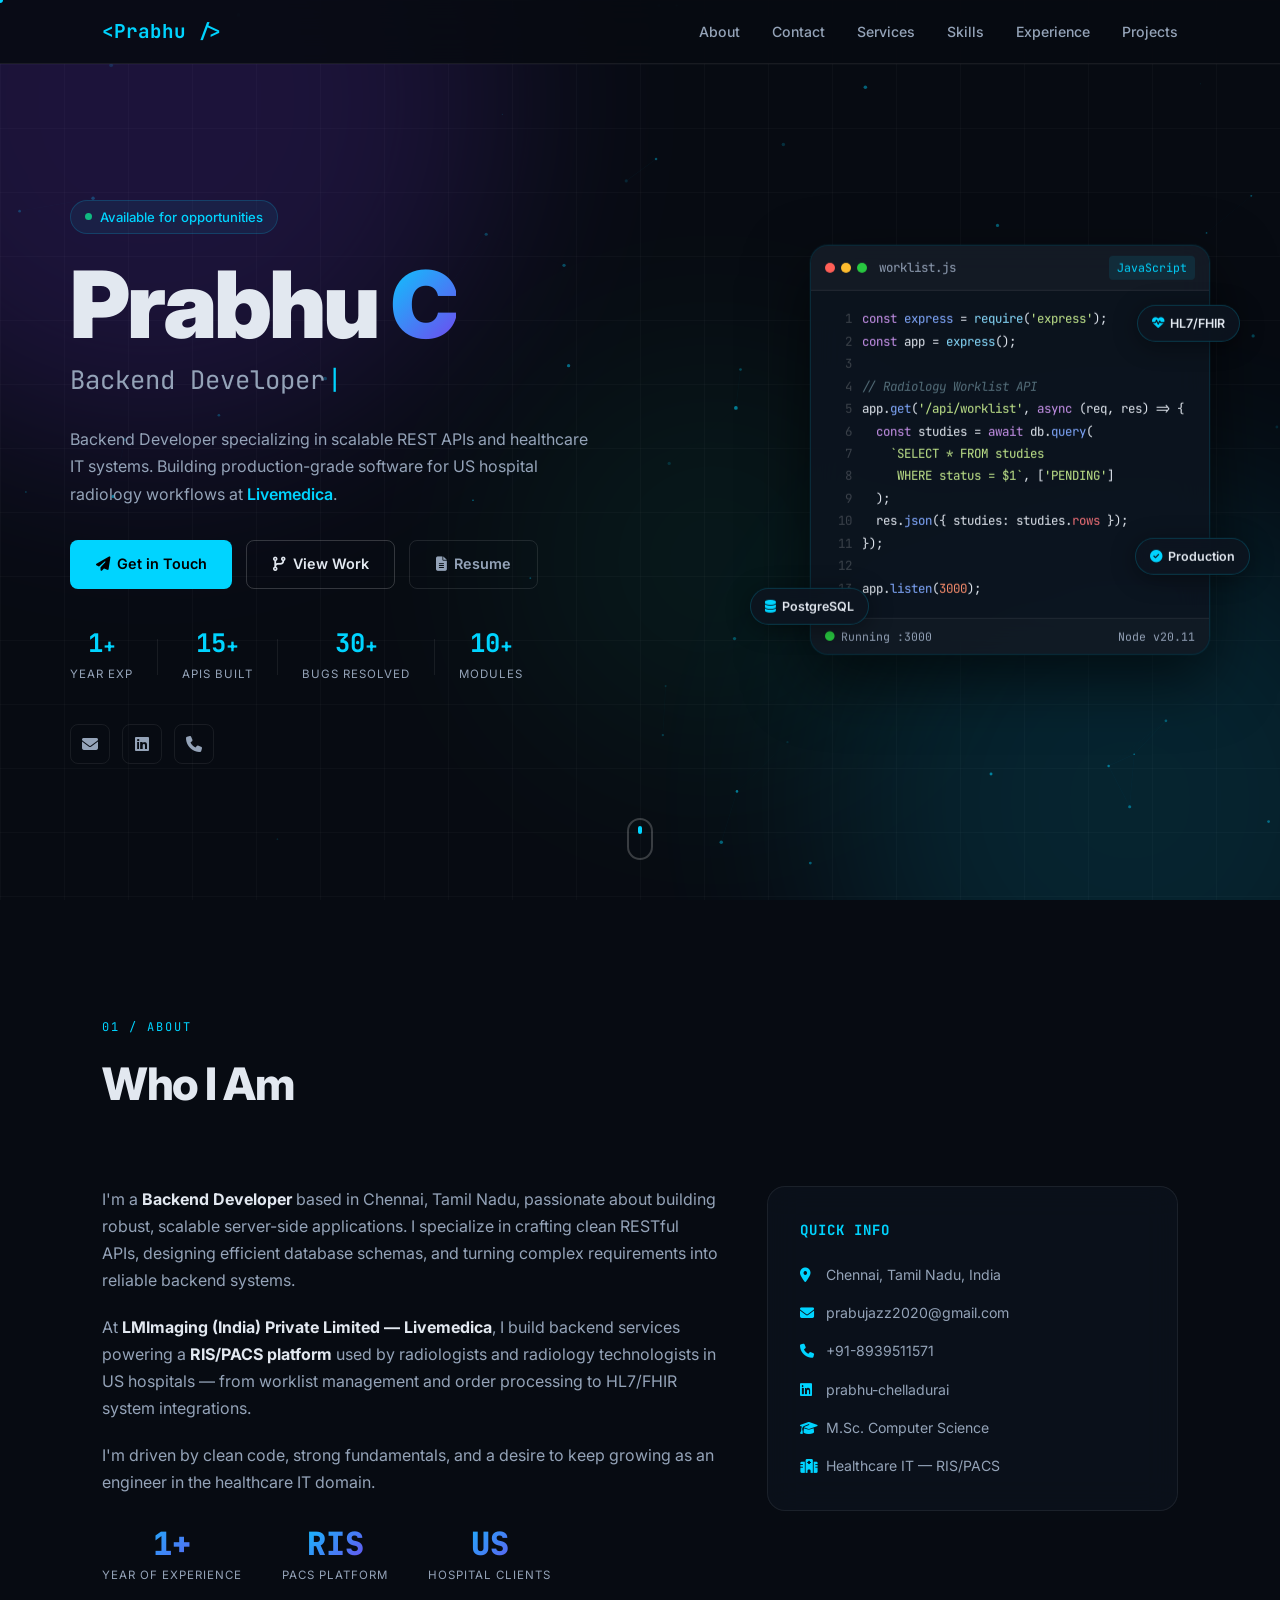
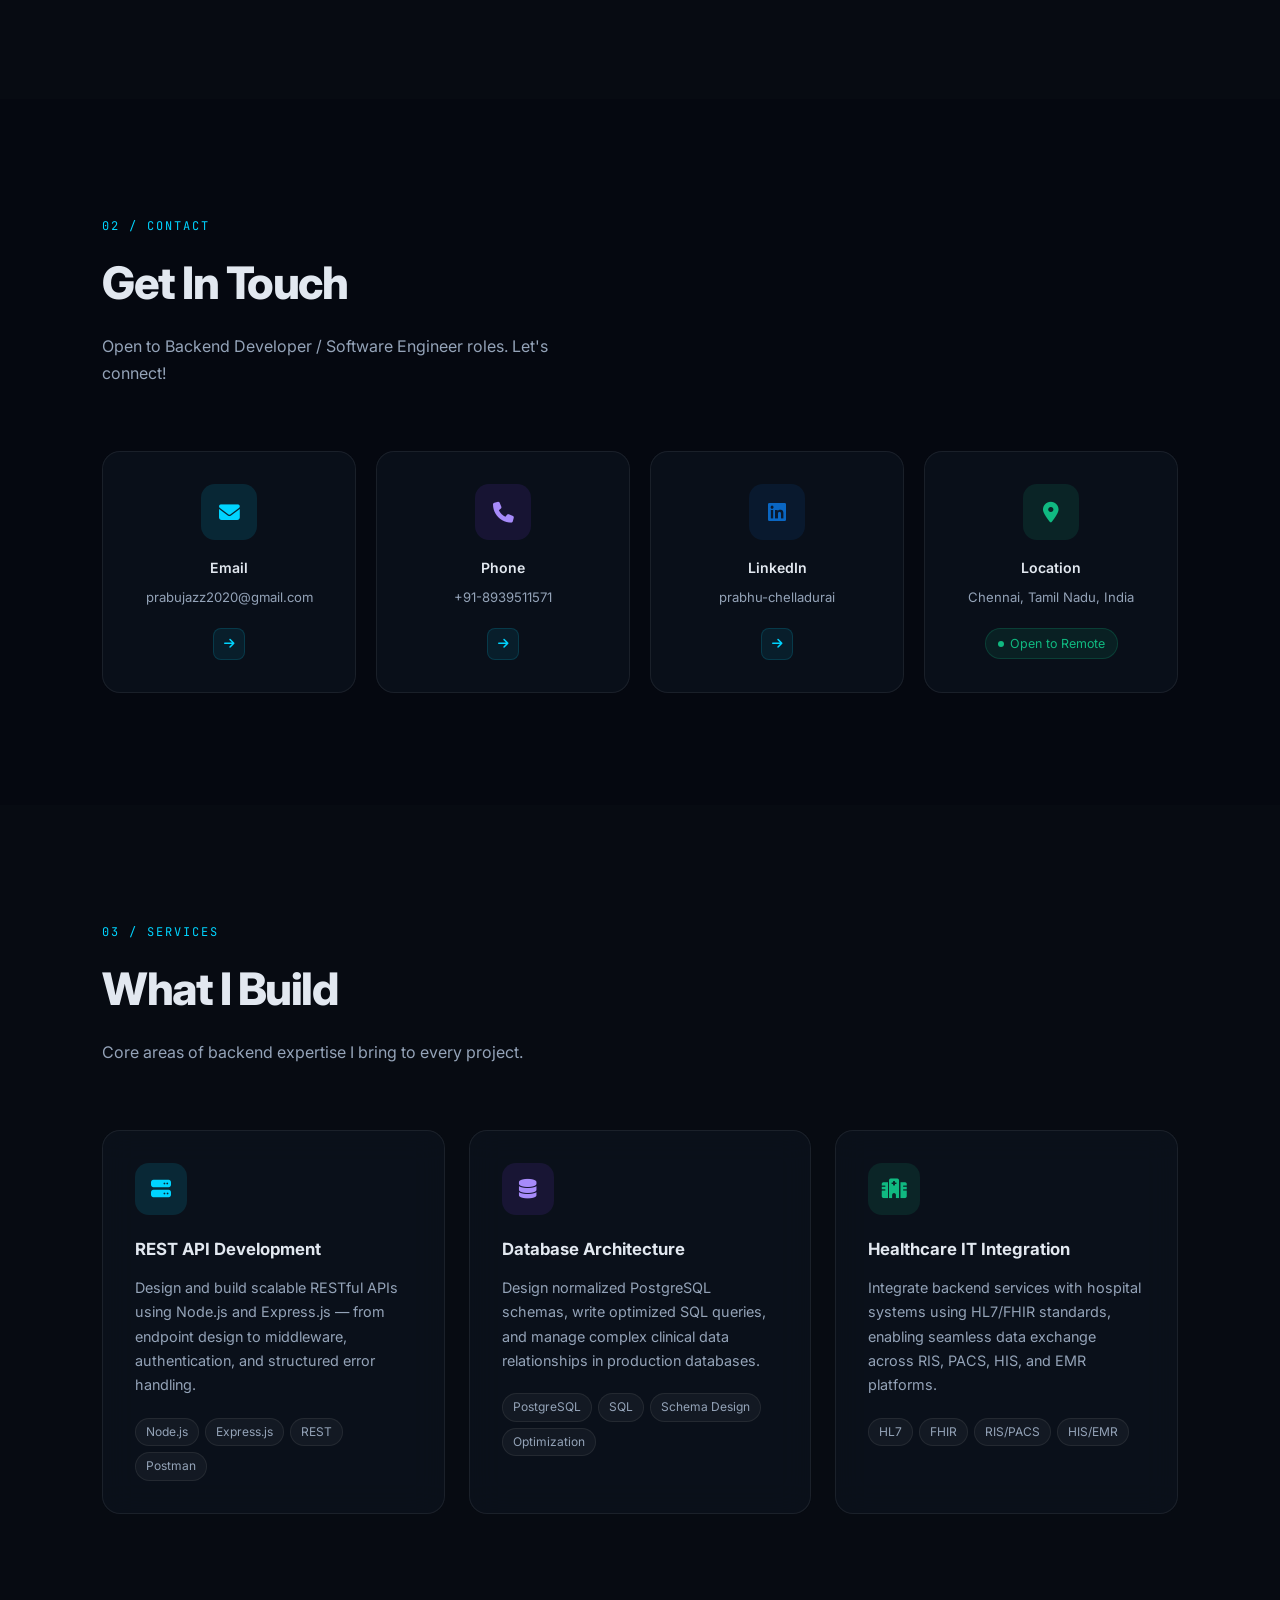
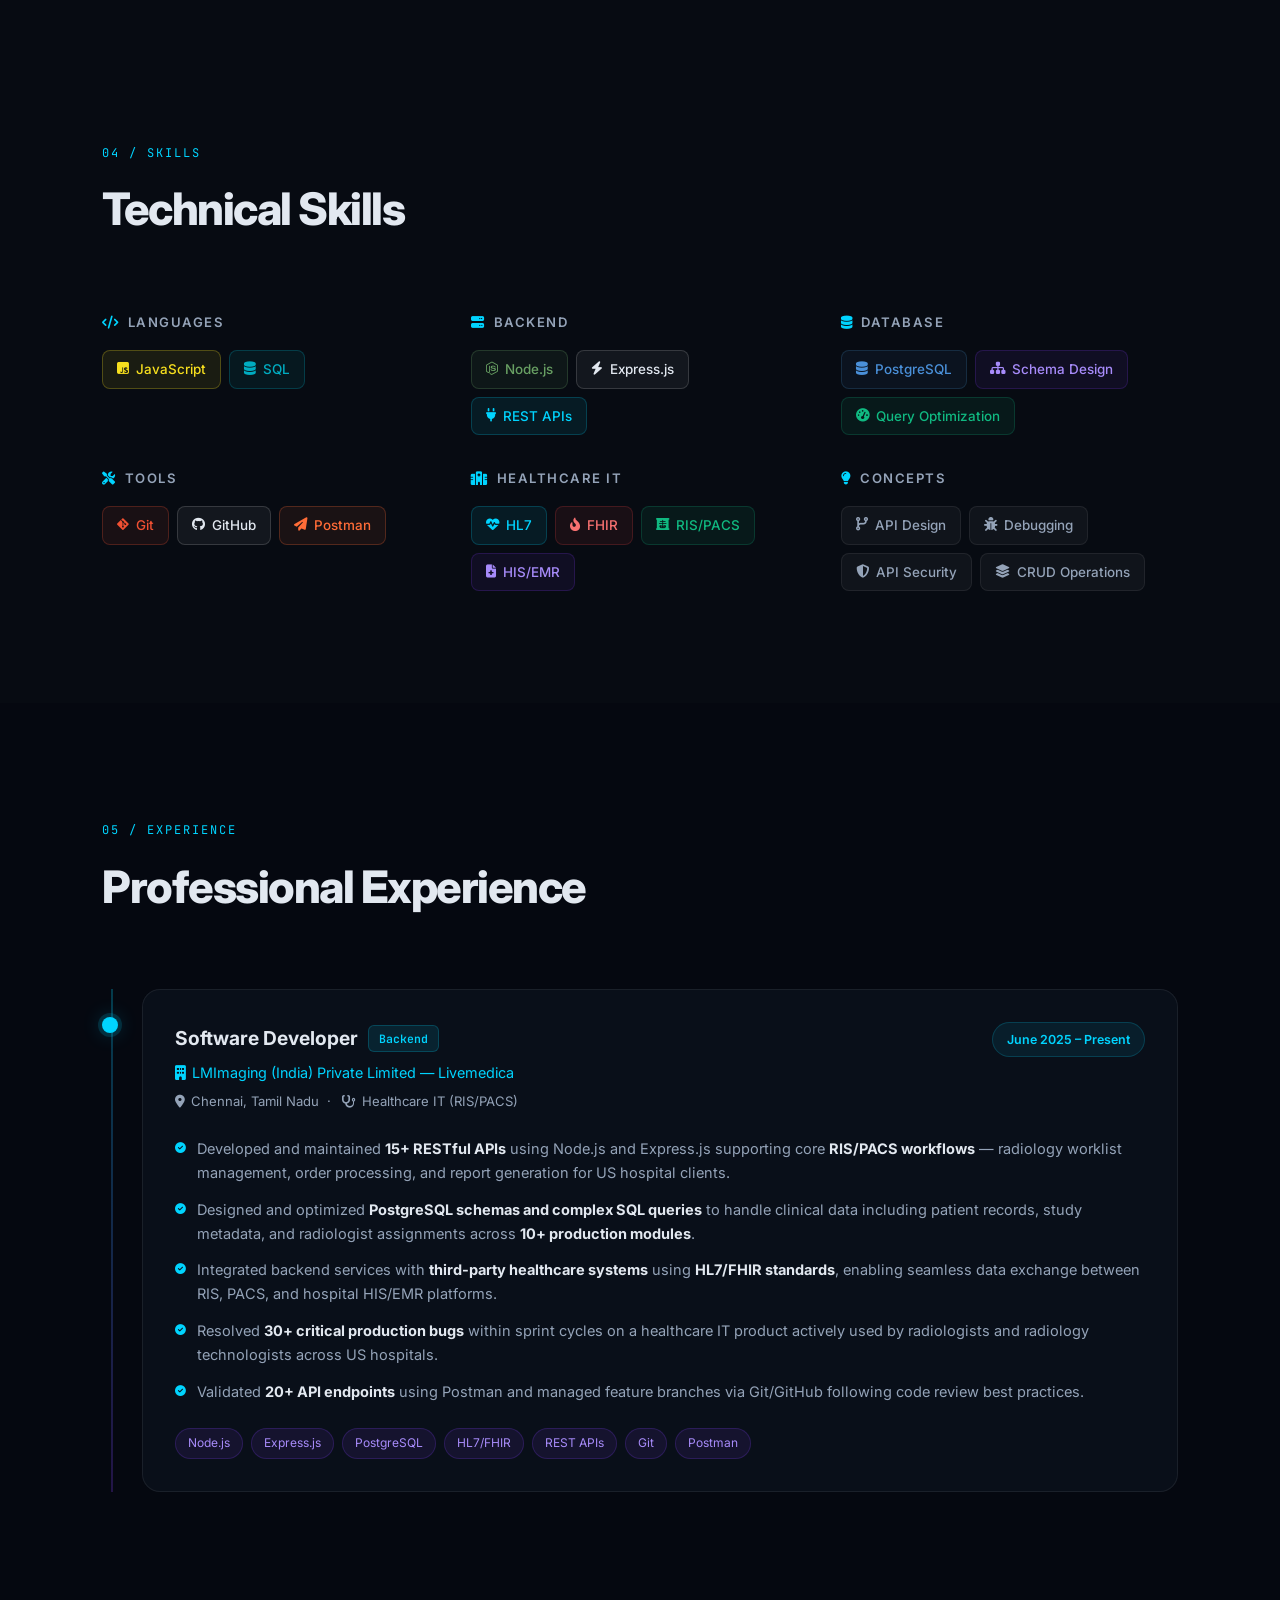
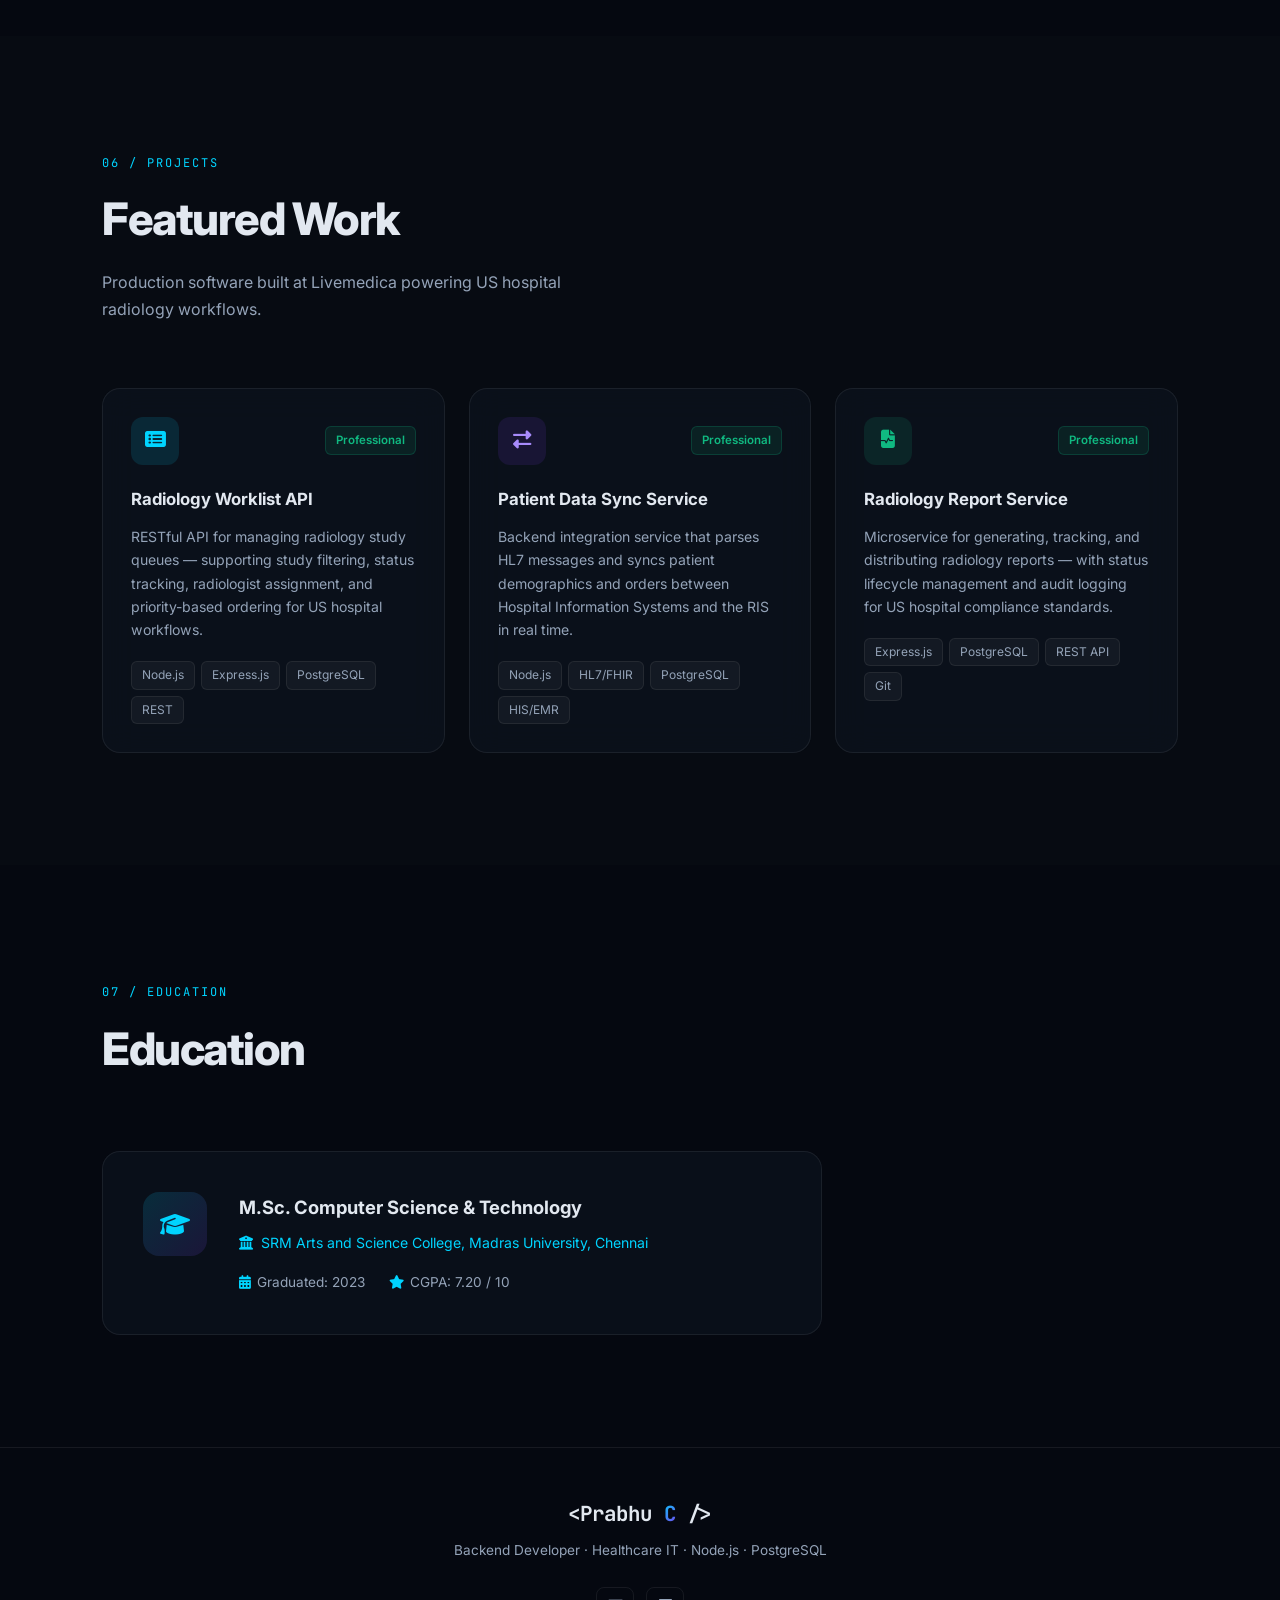
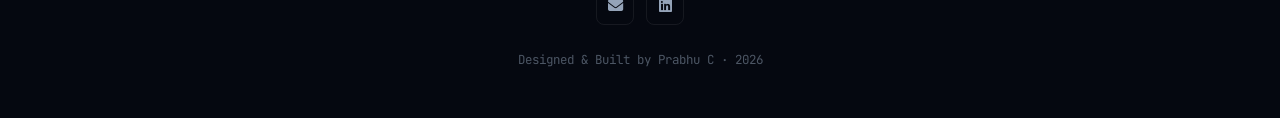
==== commit 6f80c3d0: "update changes in portfolio" ====
--- a/index.html
+++ b/index.html
@@ -20,11 +20,11 @@
       <a class="logo" href="#hero">&lt;Prabhu /&gt;</a>
       <ul class="nav-links" id="navLinks">
         <li><a href="#about">About</a></li>
+        <li><a href="#contact">Contact</a></li>
         <li><a href="#services">Services</a></li>
         <li><a href="#skills">Skills</a></li>
         <li><a href="#experience">Experience</a></li>
         <li><a href="#projects">Projects</a></li>
-        <li><a href="#contact">Contact</a></li>
       </ul>
       <button class="hamburger" id="hamburger" aria-label="Toggle menu">
         <span></span><span></span><span></span>
@@ -189,11 +189,48 @@
     </div>
   </section>
 
+  <!-- CONTACT -->
+  <section class="section section-dark" id="contact">
+    <div class="container">
+      <div class="section-header fade-in">
+        <span class="section-tag">02 / Contact</span>
+        <h2 class="section-title">Get In Touch</h2>
+        <p class="section-sub">Open to Backend Developer / Software Engineer roles. Let's connect!</p>
+      </div>
+      <div class="contact-grid">
+        <a href="mailto:prabujazz2020@gmail.com" class="contact-card glass-card fade-in">
+          <div class="contact-icon-wrap ci-cyan"><i class="fas fa-envelope"></i></div>
+          <h4>Email</h4>
+          <p>prabujazz2020@gmail.com</p>
+          <span class="contact-arrow"><i class="fas fa-arrow-right"></i></span>
+        </a>
+        <a href="tel:+918939511571" class="contact-card glass-card fade-in" data-delay="80">
+          <div class="contact-icon-wrap ci-purple"><i class="fas fa-phone"></i></div>
+          <h4>Phone</h4>
+          <p>+91-8939511571</p>
+          <span class="contact-arrow"><i class="fas fa-arrow-right"></i></span>
+        </a>
+        <a href="https://www.linkedin.com/in/prabhu-chelladurai" target="_blank" rel="noopener" class="contact-card glass-card fade-in" data-delay="160">
+          <div class="contact-icon-wrap ci-blue"><i class="fab fa-linkedin"></i></div>
+          <h4>LinkedIn</h4>
+          <p>prabhu-chelladurai</p>
+          <span class="contact-arrow"><i class="fas fa-arrow-right"></i></span>
+        </a>
+        <div class="contact-card glass-card fade-in" data-delay="240">
+          <div class="contact-icon-wrap ci-green"><i class="fas fa-map-marker-alt"></i></div>
+          <h4>Location</h4>
+          <p>Chennai, Tamil Nadu, India</p>
+          <span class="open-badge"><span class="open-dot"></span> Open to Remote</span>
+        </div>
+      </div>
+    </div>
+  </section>
+
   <!-- WHAT I BUILD -->
-  <section class="section section-dark" id="services">
-    <div class="container">
-      <div class="section-header fade-in">
-        <span class="section-tag">02 / Services</span>
+  <section class="section" id="services">
+    <div class="container">
+      <div class="section-header fade-in">
+        <span class="section-tag">03 / Services</span>
         <h2 class="section-title">What I Build</h2>
         <p class="section-sub">Core areas of backend expertise I bring to every project.</p>
       </div>
@@ -230,7 +267,7 @@
   <section class="section" id="skills">
     <div class="container">
       <div class="section-header fade-in">
-        <span class="section-tag">03 / Skills</span>
+        <span class="section-tag">04 / Skills</span>
         <h2 class="section-title">Technical Skills</h2>
       </div>
       <div class="skills-wrapper">
@@ -285,67 +322,6 @@
         </div>
       </div>
 
-      <!-- POSTMAN SHOWCASE -->
-      <div class="postman-showcase fade-in">
-        <div class="pm-label">
-          <i class="fas fa-paper-plane"></i>
-          <span>API Testing with Postman</span>
-        </div>
-        <div class="postman-card">
-          <div class="pm-topbar">
-            <div class="pm-win-dots">
-              <span class="pm-dot red"></span>
-              <span class="pm-dot yellow"></span>
-              <span class="pm-dot green"></span>
-            </div>
-            <span class="pm-app-name"><i class="fas fa-paper-plane"></i> Postman</span>
-            <span class="pm-saved"><i class="fas fa-cloud"></i> Saved</span>
-          </div>
-          <div class="pm-url-bar">
-            <span class="pm-method get">GET</span>
-            <span class="pm-url-text">&#123;&#123;base_url&#125;&#125;/api/worklist?status=PENDING&amp;limit=20</span>
-            <button class="pm-send">Send</button>
-          </div>
-          <div class="pm-tabs">
-            <span class="pm-tab active">Params</span>
-            <span class="pm-tab">Authorization</span>
-            <span class="pm-tab">Headers <em>3</em></span>
-            <span class="pm-tab">Body</span>
-          </div>
-          <div class="pm-params">
-            <div class="pm-param-head"><span>KEY</span><span>VALUE</span><span>DESCRIPTION</span></div>
-            <div class="pm-param-row"><span class="pk">status</span><span class="pv">PENDING</span><span class="pd">Filter studies by status</span></div>
-            <div class="pm-param-row"><span class="pk">limit</span><span class="pv">20</span><span class="pd">Results per page</span></div>
-          </div>
-          <div class="pm-divider"></div>
-          <div class="pm-response">
-            <div class="pm-res-meta">
-              <span class="pm-status">200 OK</span>
-              <span class="pm-meta-item">Time: 142 ms</span>
-              <span class="pm-meta-item">Size: 1.24 KB</span>
-              <div class="pm-res-tabs">
-                <span class="pm-tab active">Pretty</span>
-                <span class="pm-tab">Raw</span>
-                <span class="pm-tab">Preview</span>
-              </div>
-            </div>
-<pre class="pm-json"><span class="pj-p">{</span>
-  <span class="pj-k">"status"</span><span class="pj-p">:</span> <span class="pj-s">"success"</span><span class="pj-p">,</span>
-  <span class="pj-k">"count"</span><span class="pj-p">:</span> <span class="pj-n">3</span><span class="pj-p">,</span>
-  <span class="pj-k">"studies"</span><span class="pj-p">:</span> <span class="pj-p">[</span>
-    <span class="pj-p">{</span>
-      <span class="pj-k">"id"</span><span class="pj-p">:</span>       <span class="pj-s">"ST-2024-001"</span><span class="pj-p">,</span>
-      <span class="pj-k">"patient"</span><span class="pj-p">:</span>  <span class="pj-s">"John D."</span><span class="pj-p">,</span>
-      <span class="pj-k">"modality"</span><span class="pj-p">:</span> <span class="pj-s">"CT"</span><span class="pj-p">,</span>
-      <span class="pj-k">"status"</span><span class="pj-p">:</span>   <span class="pj-s">"PENDING"</span><span class="pj-p">,</span>
-      <span class="pj-k">"priority"</span><span class="pj-p">:</span> <span class="pj-s">"STAT"</span>
-    <span class="pj-p">}</span>
-  <span class="pj-p">]</span>
-<span class="pj-p">}</span></pre>
-          </div>
-        </div>
-      </div>
-
     </div>
   </section>
 
@@ -353,7 +329,7 @@
   <section class="section section-dark" id="experience">
     <div class="container">
       <div class="section-header fade-in">
-        <span class="section-tag">04 / Experience</span>
+        <span class="section-tag">05 / Experience</span>
         <h2 class="section-title">Professional Experience</h2>
       </div>
       <div class="timeline">
@@ -394,7 +370,7 @@
   <section class="section" id="projects">
     <div class="container">
       <div class="section-header fade-in">
-        <span class="section-tag">05 / Projects</span>
+        <span class="section-tag">06 / Projects</span>
         <h2 class="section-title">Featured Work</h2>
         <p class="section-sub">Production software built at Livemedica powering US hospital radiology workflows.</p>
       </div>
@@ -444,7 +420,7 @@
   <section class="section section-dark" id="education">
     <div class="container">
       <div class="section-header fade-in">
-        <span class="section-tag">06 / Education</span>
+        <span class="section-tag">07 / Education</span>
         <h2 class="section-title">Education</h2>
       </div>
       <div class="edu-card glass-card fade-in">
@@ -461,43 +437,6 @@
     </div>
   </section>
 
-  <!-- CONTACT -->
-  <section class="section" id="contact">
-    <div class="container">
-      <div class="section-header fade-in">
-        <span class="section-tag">07 / Contact</span>
-        <h2 class="section-title">Get In Touch</h2>
-        <p class="section-sub">Open to Backend Developer / Software Engineer roles. Let's connect!</p>
-      </div>
-      <div class="contact-grid">
-        <a href="mailto:prabujazz2020@gmail.com" class="contact-card glass-card fade-in">
-          <div class="contact-icon-wrap ci-cyan"><i class="fas fa-envelope"></i></div>
-          <h4>Email</h4>
-          <p>prabujazz2020@gmail.com</p>
-          <span class="contact-arrow"><i class="fas fa-arrow-right"></i></span>
-        </a>
-        <a href="tel:+918939511571" class="contact-card glass-card fade-in" data-delay="80">
-          <div class="contact-icon-wrap ci-purple"><i class="fas fa-phone"></i></div>
-          <h4>Phone</h4>
-          <p>+91-8939511571</p>
-          <span class="contact-arrow"><i class="fas fa-arrow-right"></i></span>
-        </a>
-        <a href="https://www.linkedin.com/in/prabhu-chelladurai" target="_blank" rel="noopener" class="contact-card glass-card fade-in" data-delay="160">
-          <div class="contact-icon-wrap ci-blue"><i class="fab fa-linkedin"></i></div>
-          <h4>LinkedIn</h4>
-          <p>prabhu-chelladurai</p>
-          <span class="contact-arrow"><i class="fas fa-arrow-right"></i></span>
-        </a>
-        <div class="contact-card glass-card fade-in" data-delay="240">
-          <div class="contact-icon-wrap ci-green"><i class="fas fa-map-marker-alt"></i></div>
-          <h4>Location</h4>
-          <p>Chennai, Tamil Nadu, India</p>
-          <span class="open-badge"><span class="open-dot"></span> Open to Remote</span>
-        </div>
-      </div>
-    </div>
-  </section>
-
   <!-- FOOTER -->
   <footer class="footer">
     <div class="footer-content">
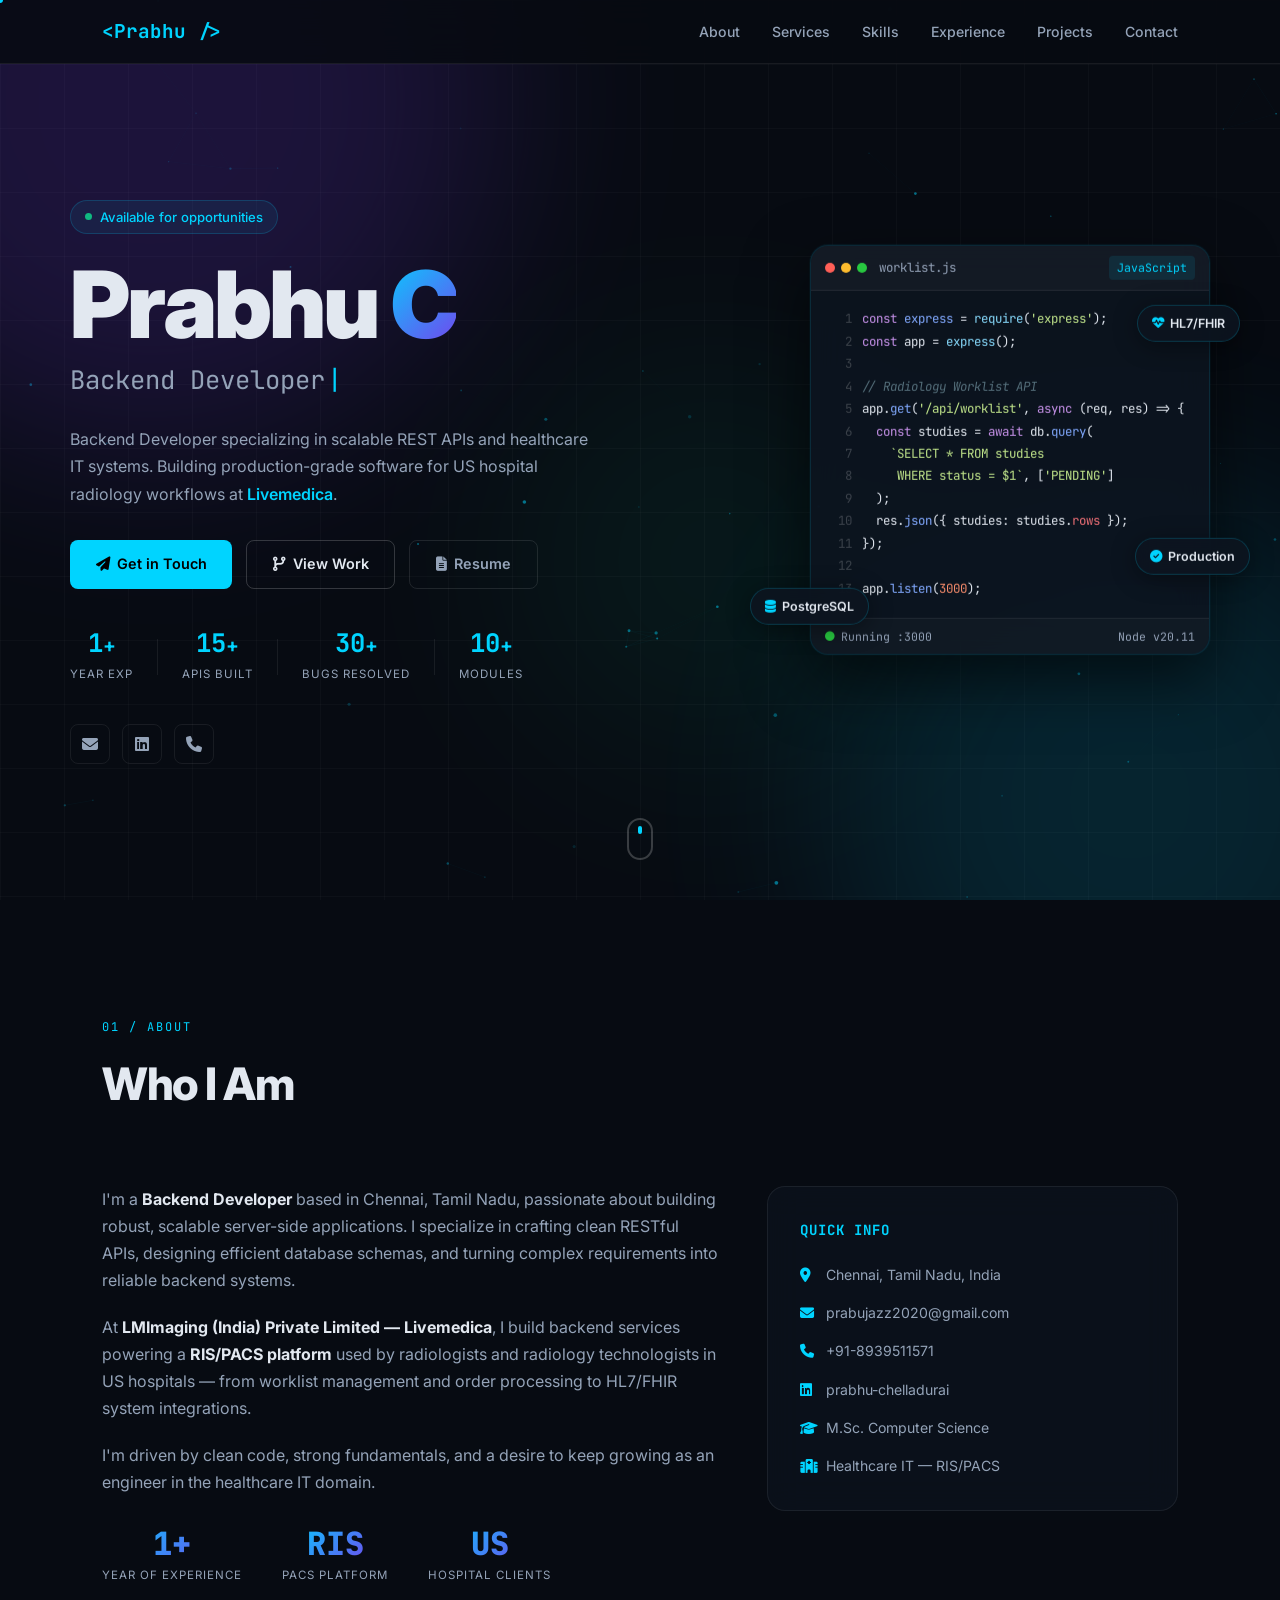
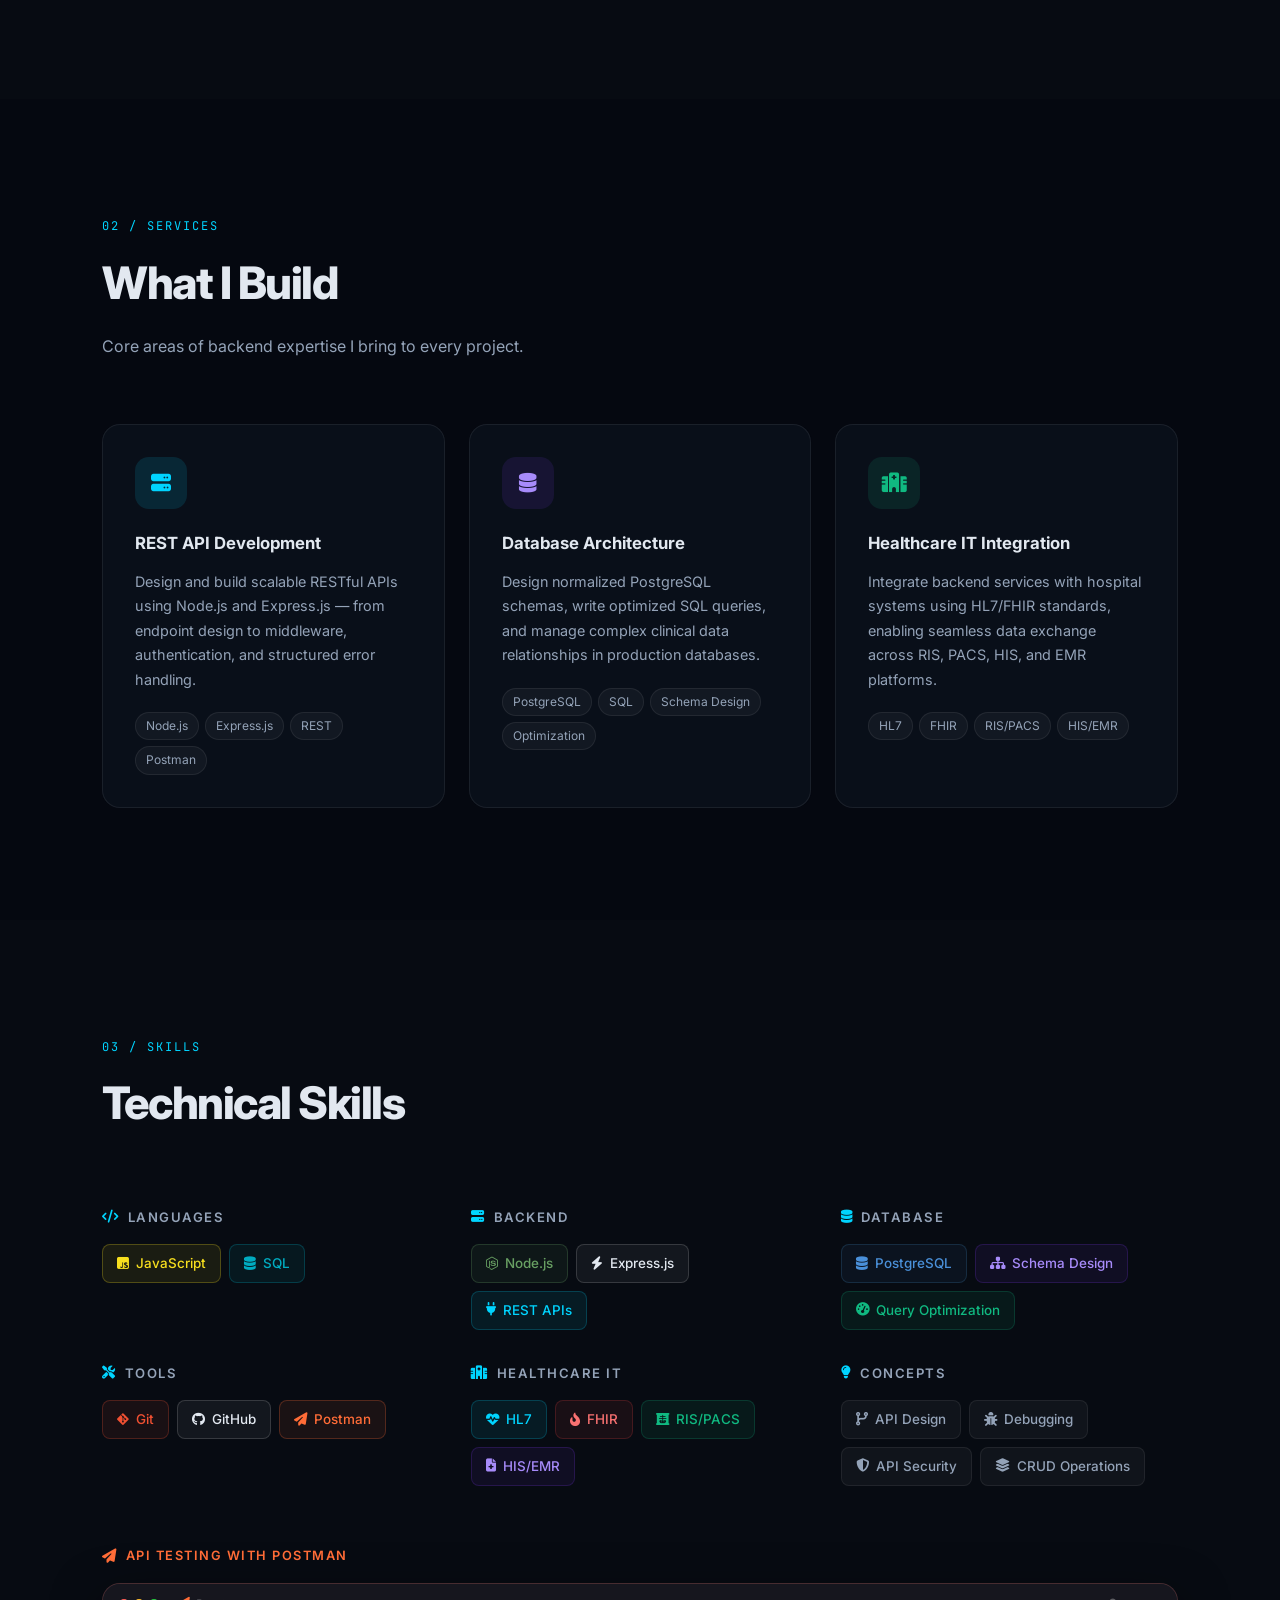
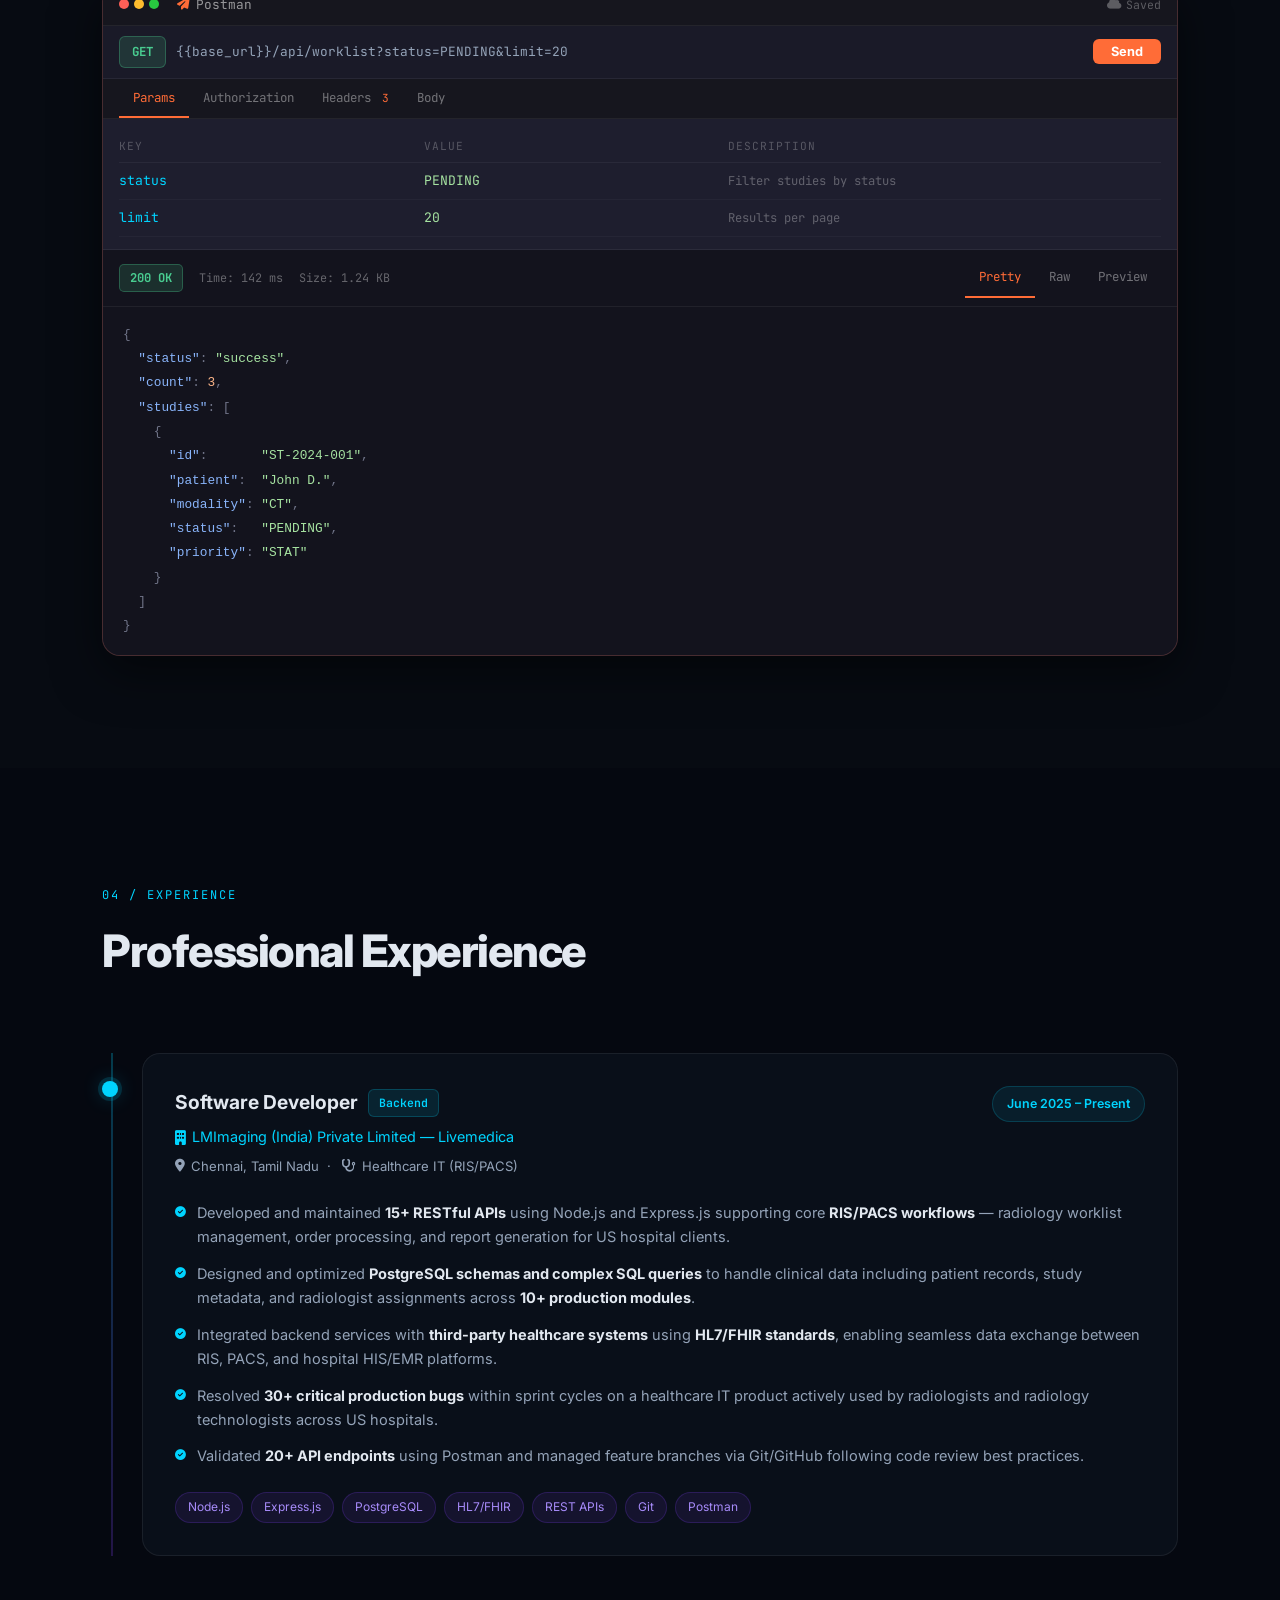
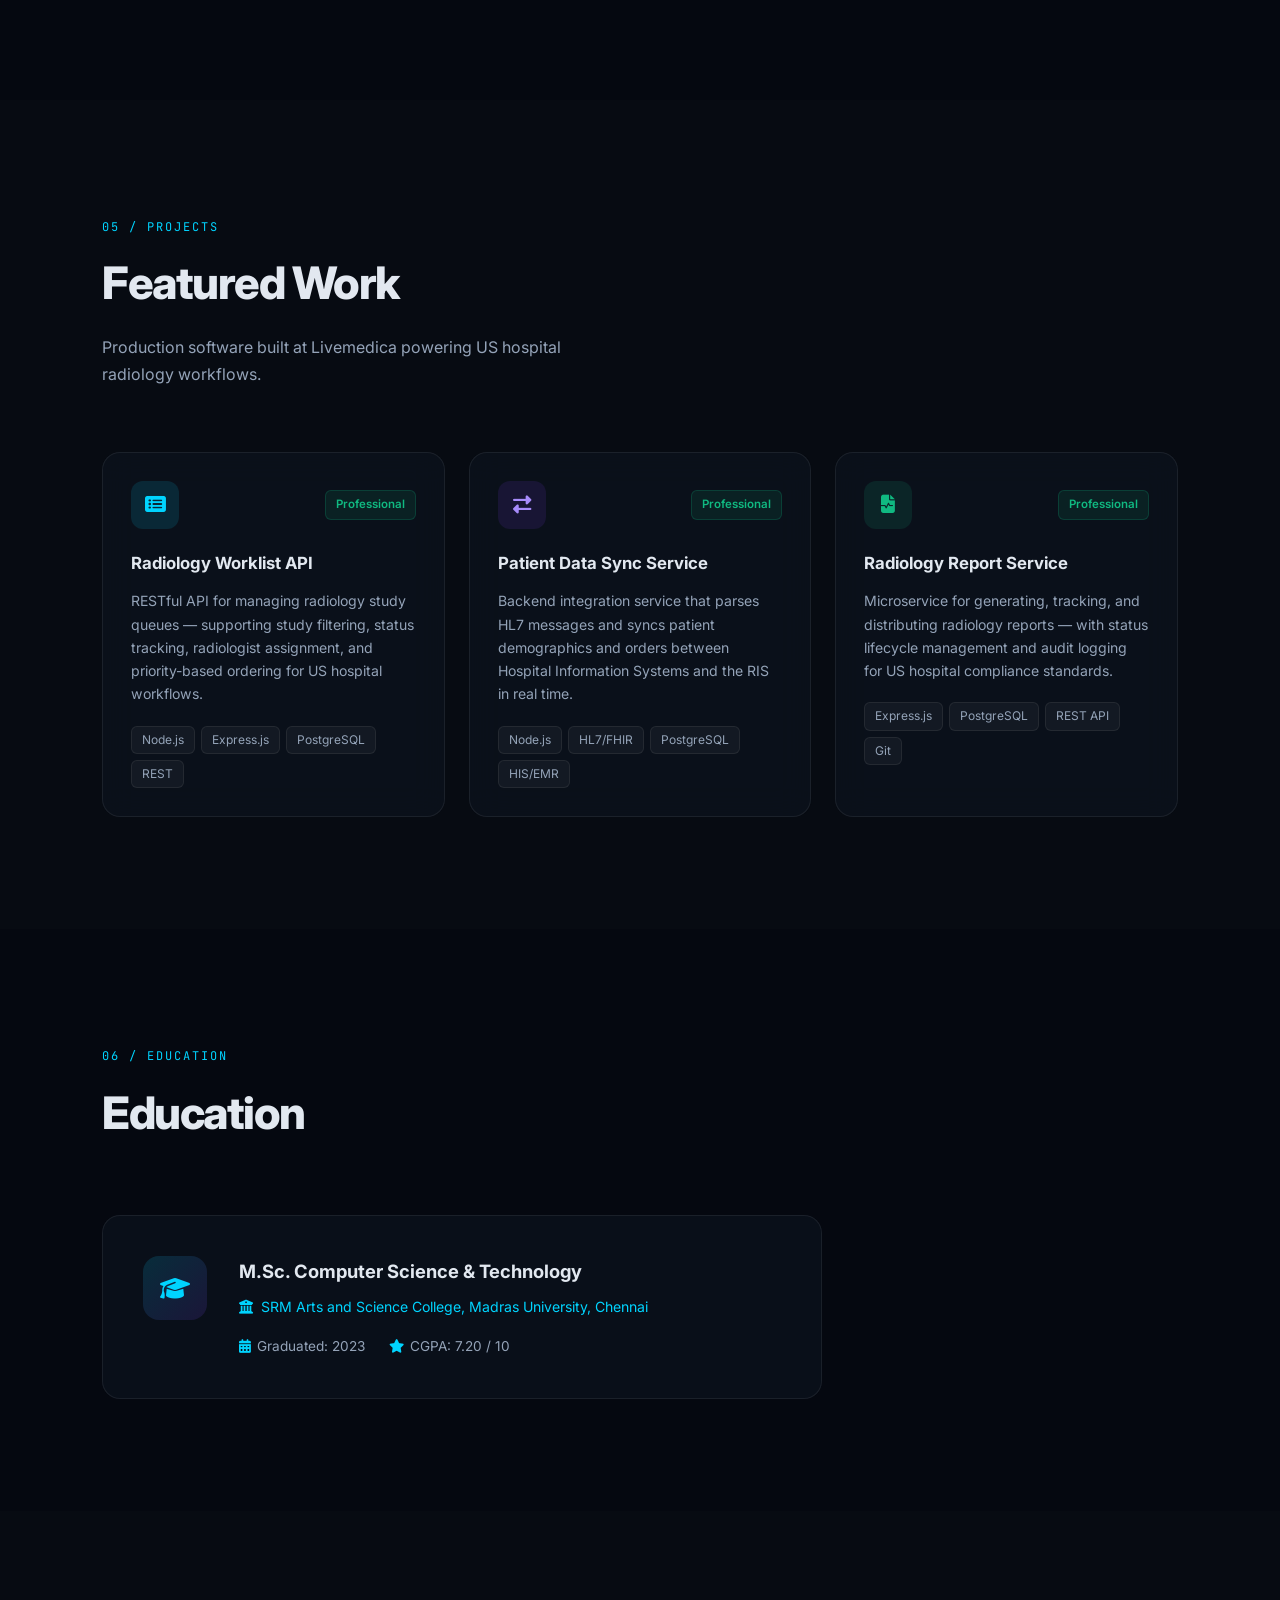
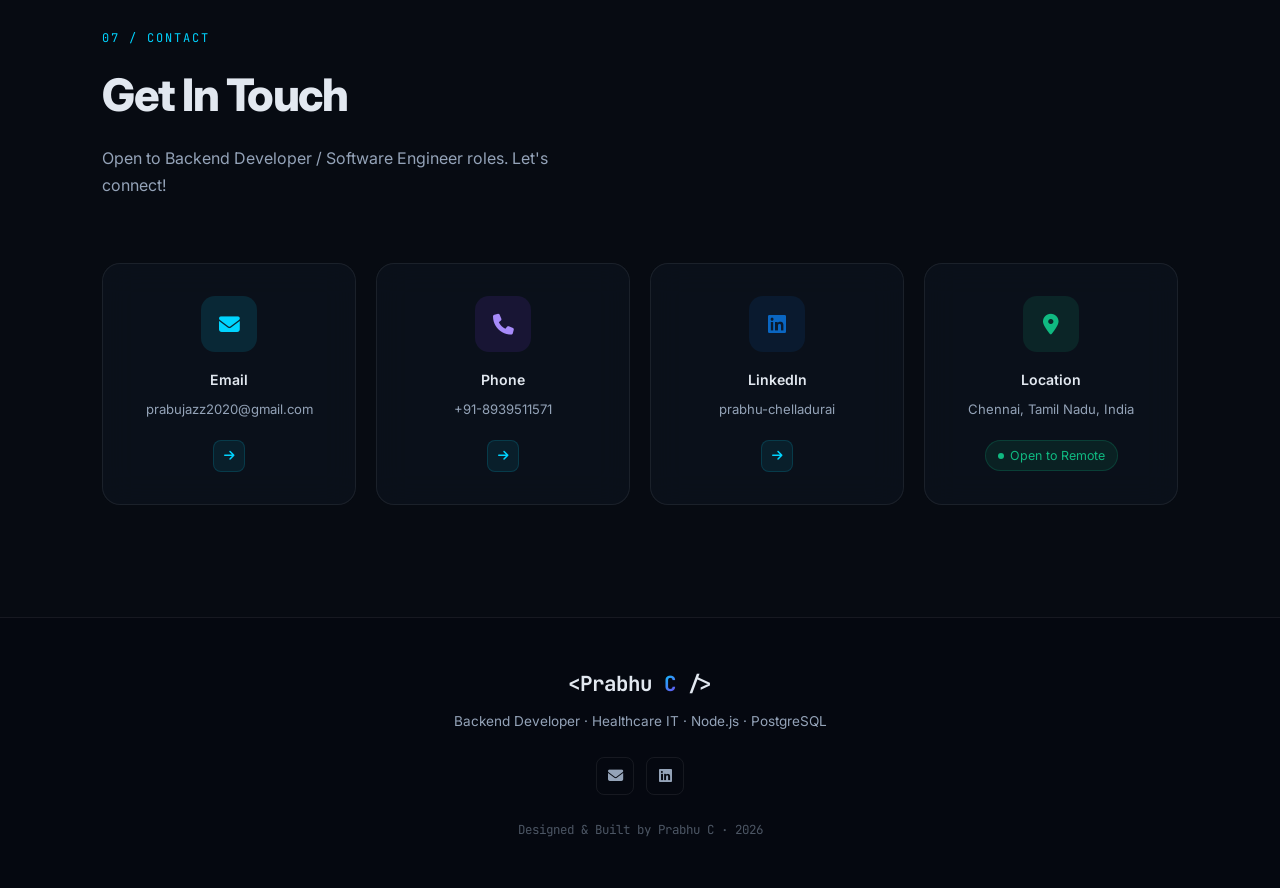
==== commit b26e15bf: "updated" ====
--- a/index.html
+++ b/index.html
@@ -20,11 +20,11 @@
       <a class="logo" href="#hero">&lt;Prabhu /&gt;</a>
       <ul class="nav-links" id="navLinks">
         <li><a href="#about">About</a></li>
-        <li><a href="#contact">Contact</a></li>
         <li><a href="#services">Services</a></li>
         <li><a href="#skills">Skills</a></li>
         <li><a href="#experience">Experience</a></li>
         <li><a href="#projects">Projects</a></li>
+        <li><a href="#contact">Contact</a></li>
       </ul>
       <button class="hamburger" id="hamburger" aria-label="Toggle menu">
         <span></span><span></span><span></span>
@@ -189,11 +189,283 @@
     </div>
   </section>
 
+  <!-- WHAT I BUILD -->
+  <section class="section section-dark" id="services">
+    <div class="container">
+      <div class="section-header fade-in">
+        <span class="section-tag">02 / Services</span>
+        <h2 class="section-title">What I Build</h2>
+        <p class="section-sub">Core areas of backend expertise I bring to every project.</p>
+      </div>
+      <div class="services-grid">
+        <div class="service-card glass-card fade-in" data-delay="0">
+          <div class="service-icon si-cyan"><i class="fas fa-server"></i></div>
+          <h3>REST API Development</h3>
+          <p>Design and build scalable RESTful APIs using Node.js and Express.js — from endpoint design to middleware, authentication, and structured error handling.</p>
+          <div class="service-tags">
+            <span>Node.js</span><span>Express.js</span><span>REST</span><span>Postman</span>
+          </div>
+        </div>
+        <div class="service-card glass-card fade-in" data-delay="100">
+          <div class="service-icon si-purple"><i class="fas fa-database"></i></div>
+          <h3>Database Architecture</h3>
+          <p>Design normalized PostgreSQL schemas, write optimized SQL queries, and manage complex clinical data relationships in production databases.</p>
+          <div class="service-tags">
+            <span>PostgreSQL</span><span>SQL</span><span>Schema Design</span><span>Optimization</span>
+          </div>
+        </div>
+        <div class="service-card glass-card fade-in" data-delay="200">
+          <div class="service-icon si-green"><i class="fas fa-hospital-alt"></i></div>
+          <h3>Healthcare IT Integration</h3>
+          <p>Integrate backend services with hospital systems using HL7/FHIR standards, enabling seamless data exchange across RIS, PACS, HIS, and EMR platforms.</p>
+          <div class="service-tags">
+            <span>HL7</span><span>FHIR</span><span>RIS/PACS</span><span>HIS/EMR</span>
+          </div>
+        </div>
+      </div>
+    </div>
+  </section>
+
+  <!-- SKILLS -->
+  <section class="section" id="skills">
+    <div class="container">
+      <div class="section-header fade-in">
+        <span class="section-tag">03 / Skills</span>
+        <h2 class="section-title">Technical Skills</h2>
+      </div>
+      <div class="skills-wrapper">
+        <div class="skill-group fade-in">
+          <h4 class="skill-group-title"><i class="fas fa-code"></i> Languages</h4>
+          <div class="tech-pills">
+            <div class="tpill js"><i class="fab fa-js-square"></i> JavaScript</div>
+            <div class="tpill sql"><i class="fas fa-database"></i> SQL</div>
+          </div>
+        </div>
+        <div class="skill-group fade-in">
+          <h4 class="skill-group-title"><i class="fas fa-server"></i> Backend</h4>
+          <div class="tech-pills">
+            <div class="tpill node"><i class="fab fa-node-js"></i> Node.js</div>
+            <div class="tpill express"><i class="fas fa-bolt"></i> Express.js</div>
+            <div class="tpill api"><i class="fas fa-plug"></i> REST APIs</div>
+          </div>
+        </div>
+        <div class="skill-group fade-in">
+          <h4 class="skill-group-title"><i class="fas fa-database"></i> Database</h4>
+          <div class="tech-pills">
+            <div class="tpill pg"><i class="fas fa-database"></i> PostgreSQL</div>
+            <div class="tpill schema"><i class="fas fa-sitemap"></i> Schema Design</div>
+            <div class="tpill query"><i class="fas fa-tachometer-alt"></i> Query Optimization</div>
+          </div>
+        </div>
+        <div class="skill-group fade-in">
+          <h4 class="skill-group-title"><i class="fas fa-tools"></i> Tools</h4>
+          <div class="tech-pills">
+            <div class="tpill git"><i class="fab fa-git-alt"></i> Git</div>
+            <div class="tpill github"><i class="fab fa-github"></i> GitHub</div>
+            <div class="tpill postman"><i class="fas fa-paper-plane"></i> Postman</div>
+          </div>
+        </div>
+        <div class="skill-group fade-in">
+          <h4 class="skill-group-title"><i class="fas fa-hospital"></i> Healthcare IT</h4>
+          <div class="tech-pills">
+            <div class="tpill hl7"><i class="fas fa-heartbeat"></i> HL7</div>
+            <div class="tpill fhir"><i class="fas fa-fire-alt"></i> FHIR</div>
+            <div class="tpill ris"><i class="fas fa-x-ray"></i> RIS/PACS</div>
+            <div class="tpill emr"><i class="fas fa-file-medical"></i> HIS/EMR</div>
+          </div>
+        </div>
+        <div class="skill-group fade-in">
+          <h4 class="skill-group-title"><i class="fas fa-lightbulb"></i> Concepts</h4>
+          <div class="tech-pills">
+            <div class="tpill concept"><i class="fas fa-code-branch"></i> API Design</div>
+            <div class="tpill concept"><i class="fas fa-bug"></i> Debugging</div>
+            <div class="tpill concept"><i class="fas fa-shield-alt"></i> API Security</div>
+            <div class="tpill concept"><i class="fas fa-layer-group"></i> CRUD Operations</div>
+          </div>
+        </div>
+      </div>
+
+      <!-- POSTMAN SHOWCASE -->
+      <div class="postman-showcase fade-in">
+        <div class="pm-label">
+          <i class="fas fa-paper-plane"></i>
+          <span>API Testing with Postman</span>
+        </div>
+        <div class="postman-card">
+          <div class="pm-topbar">
+            <div class="pm-win-dots">
+              <span class="pm-dot red"></span>
+              <span class="pm-dot yellow"></span>
+              <span class="pm-dot green"></span>
+            </div>
+            <span class="pm-app-name"><i class="fas fa-paper-plane"></i> Postman</span>
+            <span class="pm-saved"><i class="fas fa-cloud"></i> Saved</span>
+          </div>
+          <div class="pm-url-bar">
+            <span class="pm-method get">GET</span>
+            <span class="pm-url-text">&#123;&#123;base_url&#125;&#125;/api/worklist?status=PENDING&amp;limit=20</span>
+            <button class="pm-send">Send</button>
+          </div>
+          <div class="pm-tabs">
+            <span class="pm-tab active">Params</span>
+            <span class="pm-tab">Authorization</span>
+            <span class="pm-tab">Headers <em>3</em></span>
+            <span class="pm-tab">Body</span>
+          </div>
+          <div class="pm-params">
+            <div class="pm-param-head"><span>KEY</span><span>VALUE</span><span>DESCRIPTION</span></div>
+            <div class="pm-param-row"><span class="pk">status</span><span class="pv">PENDING</span><span class="pd">Filter studies by status</span></div>
+            <div class="pm-param-row"><span class="pk">limit</span><span class="pv">20</span><span class="pd">Results per page</span></div>
+          </div>
+          <div class="pm-divider"></div>
+          <div class="pm-response">
+            <div class="pm-res-meta">
+              <span class="pm-status">200 OK</span>
+              <span class="pm-meta-item">Time: 142 ms</span>
+              <span class="pm-meta-item">Size: 1.24 KB</span>
+              <div class="pm-res-tabs">
+                <span class="pm-tab active">Pretty</span>
+                <span class="pm-tab">Raw</span>
+                <span class="pm-tab">Preview</span>
+              </div>
+            </div>
+<pre class="pm-json"><span class="pj-p">{</span>
+  <span class="pj-k">"status"</span><span class="pj-p">:</span> <span class="pj-s">"success"</span><span class="pj-p">,</span>
+  <span class="pj-k">"count"</span><span class="pj-p">:</span> <span class="pj-n">3</span><span class="pj-p">,</span>
+  <span class="pj-k">"studies"</span><span class="pj-p">:</span> <span class="pj-p">[</span>
+    <span class="pj-p">{</span>
+      <span class="pj-k">"id"</span><span class="pj-p">:</span>       <span class="pj-s">"ST-2024-001"</span><span class="pj-p">,</span>
+      <span class="pj-k">"patient"</span><span class="pj-p">:</span>  <span class="pj-s">"John D."</span><span class="pj-p">,</span>
+      <span class="pj-k">"modality"</span><span class="pj-p">:</span> <span class="pj-s">"CT"</span><span class="pj-p">,</span>
+      <span class="pj-k">"status"</span><span class="pj-p">:</span>   <span class="pj-s">"PENDING"</span><span class="pj-p">,</span>
+      <span class="pj-k">"priority"</span><span class="pj-p">:</span> <span class="pj-s">"STAT"</span>
+    <span class="pj-p">}</span>
+  <span class="pj-p">]</span>
+<span class="pj-p">}</span></pre>
+          </div>
+        </div>
+      </div>
+
+    </div>
+  </section>
+
+  <!-- EXPERIENCE -->
+  <section class="section section-dark" id="experience">
+    <div class="container">
+      <div class="section-header fade-in">
+        <span class="section-tag">04 / Experience</span>
+        <h2 class="section-title">Professional Experience</h2>
+      </div>
+      <div class="timeline">
+        <div class="timeline-item fade-in">
+          <div class="timeline-dot"></div>
+          <div class="timeline-card glass-card">
+            <div class="timeline-header">
+              <div>
+                <h3 class="timeline-role">Software Developer <span class="role-tag">Backend</span></h3>
+                <p class="timeline-company"><i class="fas fa-building"></i> LMImaging (India) Private Limited — Livemedica</p>
+                <p class="timeline-location"><i class="fas fa-map-marker-alt"></i> Chennai, Tamil Nadu &nbsp;·&nbsp; <i class="fas fa-stethoscope"></i> Healthcare IT (RIS/PACS)</p>
+              </div>
+              <span class="timeline-badge">June 2025 – Present</span>
+            </div>
+            <ul class="timeline-bullets">
+              <li><i class="fas fa-circle-check"></i>Developed and maintained <strong>15+ RESTful APIs</strong> using Node.js and Express.js supporting core <strong>RIS/PACS workflows</strong> — radiology worklist management, order processing, and report generation for US hospital clients.</li>
+              <li><i class="fas fa-circle-check"></i>Designed and optimized <strong>PostgreSQL schemas and complex SQL queries</strong> to handle clinical data including patient records, study metadata, and radiologist assignments across <strong>10+ production modules</strong>.</li>
+              <li><i class="fas fa-circle-check"></i>Integrated backend services with <strong>third-party healthcare systems</strong> using <strong>HL7/FHIR standards</strong>, enabling seamless data exchange between RIS, PACS, and hospital HIS/EMR platforms.</li>
+              <li><i class="fas fa-circle-check"></i>Resolved <strong>30+ critical production bugs</strong> within sprint cycles on a healthcare IT product actively used by radiologists and radiology technologists across US hospitals.</li>
+              <li><i class="fas fa-circle-check"></i>Validated <strong>20+ API endpoints</strong> using Postman and managed feature branches via Git/GitHub following code review best practices.</li>
+            </ul>
+            <div class="timeline-tech">
+              <span class="tech-tag">Node.js</span>
+              <span class="tech-tag">Express.js</span>
+              <span class="tech-tag">PostgreSQL</span>
+              <span class="tech-tag">HL7/FHIR</span>
+              <span class="tech-tag">REST APIs</span>
+              <span class="tech-tag">Git</span>
+              <span class="tech-tag">Postman</span>
+            </div>
+          </div>
+        </div>
+      </div>
+    </div>
+  </section>
+
+  <!-- PROJECTS -->
+  <section class="section" id="projects">
+    <div class="container">
+      <div class="section-header fade-in">
+        <span class="section-tag">05 / Projects</span>
+        <h2 class="section-title">Featured Work</h2>
+        <p class="section-sub">Production software built at Livemedica powering US hospital radiology workflows.</p>
+      </div>
+      <div class="projects-grid">
+
+        <div class="project-card glass-card fade-in" data-delay="0">
+          <div class="project-header">
+            <div class="project-icon pi-cyan"><i class="fas fa-list-alt"></i></div>
+            <span class="proj-badge">Professional</span>
+          </div>
+          <h3 class="project-title">Radiology Worklist API</h3>
+          <p class="project-desc">RESTful API for managing radiology study queues — supporting study filtering, status tracking, radiologist assignment, and priority-based ordering for US hospital workflows.</p>
+          <div class="project-tech">
+            <span>Node.js</span><span>Express.js</span><span>PostgreSQL</span><span>REST</span>
+          </div>
+        </div>
+
+        <div class="project-card glass-card fade-in" data-delay="120">
+          <div class="project-header">
+            <div class="project-icon pi-purple"><i class="fas fa-exchange-alt"></i></div>
+            <span class="proj-badge">Professional</span>
+          </div>
+          <h3 class="project-title">Patient Data Sync Service</h3>
+          <p class="project-desc">Backend integration service that parses HL7 messages and syncs patient demographics and orders between Hospital Information Systems and the RIS in real time.</p>
+          <div class="project-tech">
+            <span>Node.js</span><span>HL7/FHIR</span><span>PostgreSQL</span><span>HIS/EMR</span>
+          </div>
+        </div>
+
+        <div class="project-card glass-card fade-in" data-delay="240">
+          <div class="project-header">
+            <div class="project-icon pi-green"><i class="fas fa-file-medical-alt"></i></div>
+            <span class="proj-badge">Professional</span>
+          </div>
+          <h3 class="project-title">Radiology Report Service</h3>
+          <p class="project-desc">Microservice for generating, tracking, and distributing radiology reports — with status lifecycle management and audit logging for US hospital compliance standards.</p>
+          <div class="project-tech">
+            <span>Express.js</span><span>PostgreSQL</span><span>REST API</span><span>Git</span>
+          </div>
+        </div>
+
+      </div>
+    </div>
+  </section>
+
+  <!-- EDUCATION -->
+  <section class="section section-dark" id="education">
+    <div class="container">
+      <div class="section-header fade-in">
+        <span class="section-tag">06 / Education</span>
+        <h2 class="section-title">Education</h2>
+      </div>
+      <div class="edu-card glass-card fade-in">
+        <div class="edu-icon"><i class="fas fa-graduation-cap"></i></div>
+        <div class="edu-content">
+          <h3>M.Sc. Computer Science & Technology</h3>
+          <p class="edu-college"><i class="fas fa-university"></i> SRM Arts and Science College, Madras University, Chennai</p>
+          <div class="edu-meta">
+            <span><i class="fas fa-calendar-alt"></i> Graduated: 2023</span>
+            <span><i class="fas fa-star"></i> CGPA: 7.20 / 10</span>
+          </div>
+        </div>
+      </div>
+    </div>
+  </section>
+
   <!-- CONTACT -->
-  <section class="section section-dark" id="contact">
-    <div class="container">
-      <div class="section-header fade-in">
-        <span class="section-tag">02 / Contact</span>
+  <section class="section" id="contact">
+    <div class="container">
+      <div class="section-header fade-in">
+        <span class="section-tag">07 / Contact</span>
         <h2 class="section-title">Get In Touch</h2>
         <p class="section-sub">Open to Backend Developer / Software Engineer roles. Let's connect!</p>
       </div>
@@ -226,217 +498,6 @@
     </div>
   </section>
 
-  <!-- WHAT I BUILD -->
-  <section class="section" id="services">
-    <div class="container">
-      <div class="section-header fade-in">
-        <span class="section-tag">03 / Services</span>
-        <h2 class="section-title">What I Build</h2>
-        <p class="section-sub">Core areas of backend expertise I bring to every project.</p>
-      </div>
-      <div class="services-grid">
-        <div class="service-card glass-card fade-in" data-delay="0">
-          <div class="service-icon si-cyan"><i class="fas fa-server"></i></div>
-          <h3>REST API Development</h3>
-          <p>Design and build scalable RESTful APIs using Node.js and Express.js — from endpoint design to middleware, authentication, and structured error handling.</p>
-          <div class="service-tags">
-            <span>Node.js</span><span>Express.js</span><span>REST</span><span>Postman</span>
-          </div>
-        </div>
-        <div class="service-card glass-card fade-in" data-delay="100">
-          <div class="service-icon si-purple"><i class="fas fa-database"></i></div>
-          <h3>Database Architecture</h3>
-          <p>Design normalized PostgreSQL schemas, write optimized SQL queries, and manage complex clinical data relationships in production databases.</p>
-          <div class="service-tags">
-            <span>PostgreSQL</span><span>SQL</span><span>Schema Design</span><span>Optimization</span>
-          </div>
-        </div>
-        <div class="service-card glass-card fade-in" data-delay="200">
-          <div class="service-icon si-green"><i class="fas fa-hospital-alt"></i></div>
-          <h3>Healthcare IT Integration</h3>
-          <p>Integrate backend services with hospital systems using HL7/FHIR standards, enabling seamless data exchange across RIS, PACS, HIS, and EMR platforms.</p>
-          <div class="service-tags">
-            <span>HL7</span><span>FHIR</span><span>RIS/PACS</span><span>HIS/EMR</span>
-          </div>
-        </div>
-      </div>
-    </div>
-  </section>
-
-  <!-- SKILLS -->
-  <section class="section" id="skills">
-    <div class="container">
-      <div class="section-header fade-in">
-        <span class="section-tag">04 / Skills</span>
-        <h2 class="section-title">Technical Skills</h2>
-      </div>
-      <div class="skills-wrapper">
-        <div class="skill-group fade-in">
-          <h4 class="skill-group-title"><i class="fas fa-code"></i> Languages</h4>
-          <div class="tech-pills">
-            <div class="tpill js"><i class="fab fa-js-square"></i> JavaScript</div>
-            <div class="tpill sql"><i class="fas fa-database"></i> SQL</div>
-          </div>
-        </div>
-        <div class="skill-group fade-in">
-          <h4 class="skill-group-title"><i class="fas fa-server"></i> Backend</h4>
-          <div class="tech-pills">
-            <div class="tpill node"><i class="fab fa-node-js"></i> Node.js</div>
-            <div class="tpill express"><i class="fas fa-bolt"></i> Express.js</div>
-            <div class="tpill api"><i class="fas fa-plug"></i> REST APIs</div>
-          </div>
-        </div>
-        <div class="skill-group fade-in">
-          <h4 class="skill-group-title"><i class="fas fa-database"></i> Database</h4>
-          <div class="tech-pills">
-            <div class="tpill pg"><i class="fas fa-database"></i> PostgreSQL</div>
-            <div class="tpill schema"><i class="fas fa-sitemap"></i> Schema Design</div>
-            <div class="tpill query"><i class="fas fa-tachometer-alt"></i> Query Optimization</div>
-          </div>
-        </div>
-        <div class="skill-group fade-in">
-          <h4 class="skill-group-title"><i class="fas fa-tools"></i> Tools</h4>
-          <div class="tech-pills">
-            <div class="tpill git"><i class="fab fa-git-alt"></i> Git</div>
-            <div class="tpill github"><i class="fab fa-github"></i> GitHub</div>
-            <div class="tpill postman"><i class="fas fa-paper-plane"></i> Postman</div>
-          </div>
-        </div>
-        <div class="skill-group fade-in">
-          <h4 class="skill-group-title"><i class="fas fa-hospital"></i> Healthcare IT</h4>
-          <div class="tech-pills">
-            <div class="tpill hl7"><i class="fas fa-heartbeat"></i> HL7</div>
-            <div class="tpill fhir"><i class="fas fa-fire-alt"></i> FHIR</div>
-            <div class="tpill ris"><i class="fas fa-x-ray"></i> RIS/PACS</div>
-            <div class="tpill emr"><i class="fas fa-file-medical"></i> HIS/EMR</div>
-          </div>
-        </div>
-        <div class="skill-group fade-in">
-          <h4 class="skill-group-title"><i class="fas fa-lightbulb"></i> Concepts</h4>
-          <div class="tech-pills">
-            <div class="tpill concept"><i class="fas fa-code-branch"></i> API Design</div>
-            <div class="tpill concept"><i class="fas fa-bug"></i> Debugging</div>
-            <div class="tpill concept"><i class="fas fa-shield-alt"></i> API Security</div>
-            <div class="tpill concept"><i class="fas fa-layer-group"></i> CRUD Operations</div>
-          </div>
-        </div>
-      </div>
-
-    </div>
-  </section>
-
-  <!-- EXPERIENCE -->
-  <section class="section section-dark" id="experience">
-    <div class="container">
-      <div class="section-header fade-in">
-        <span class="section-tag">05 / Experience</span>
-        <h2 class="section-title">Professional Experience</h2>
-      </div>
-      <div class="timeline">
-        <div class="timeline-item fade-in">
-          <div class="timeline-dot"></div>
-          <div class="timeline-card glass-card">
-            <div class="timeline-header">
-              <div>
-                <h3 class="timeline-role">Software Developer <span class="role-tag">Backend</span></h3>
-                <p class="timeline-company"><i class="fas fa-building"></i> LMImaging (India) Private Limited — Livemedica</p>
-                <p class="timeline-location"><i class="fas fa-map-marker-alt"></i> Chennai, Tamil Nadu &nbsp;·&nbsp; <i class="fas fa-stethoscope"></i> Healthcare IT (RIS/PACS)</p>
-              </div>
-              <span class="timeline-badge">June 2025 – Present</span>
-            </div>
-            <ul class="timeline-bullets">
-              <li><i class="fas fa-circle-check"></i>Developed and maintained <strong>15+ RESTful APIs</strong> using Node.js and Express.js supporting core <strong>RIS/PACS workflows</strong> — radiology worklist management, order processing, and report generation for US hospital clients.</li>
-              <li><i class="fas fa-circle-check"></i>Designed and optimized <strong>PostgreSQL schemas and complex SQL queries</strong> to handle clinical data including patient records, study metadata, and radiologist assignments across <strong>10+ production modules</strong>.</li>
-              <li><i class="fas fa-circle-check"></i>Integrated backend services with <strong>third-party healthcare systems</strong> using <strong>HL7/FHIR standards</strong>, enabling seamless data exchange between RIS, PACS, and hospital HIS/EMR platforms.</li>
-              <li><i class="fas fa-circle-check"></i>Resolved <strong>30+ critical production bugs</strong> within sprint cycles on a healthcare IT product actively used by radiologists and radiology technologists across US hospitals.</li>
-              <li><i class="fas fa-circle-check"></i>Validated <strong>20+ API endpoints</strong> using Postman and managed feature branches via Git/GitHub following code review best practices.</li>
-            </ul>
-            <div class="timeline-tech">
-              <span class="tech-tag">Node.js</span>
-              <span class="tech-tag">Express.js</span>
-              <span class="tech-tag">PostgreSQL</span>
-              <span class="tech-tag">HL7/FHIR</span>
-              <span class="tech-tag">REST APIs</span>
-              <span class="tech-tag">Git</span>
-              <span class="tech-tag">Postman</span>
-            </div>
-          </div>
-        </div>
-      </div>
-    </div>
-  </section>
-
-  <!-- PROJECTS -->
-  <section class="section" id="projects">
-    <div class="container">
-      <div class="section-header fade-in">
-        <span class="section-tag">06 / Projects</span>
-        <h2 class="section-title">Featured Work</h2>
-        <p class="section-sub">Production software built at Livemedica powering US hospital radiology workflows.</p>
-      </div>
-      <div class="projects-grid">
-
-        <div class="project-card glass-card fade-in" data-delay="0">
-          <div class="project-header">
-            <div class="project-icon pi-cyan"><i class="fas fa-list-alt"></i></div>
-            <span class="proj-badge">Professional</span>
-          </div>
-          <h3 class="project-title">Radiology Worklist API</h3>
-          <p class="project-desc">RESTful API for managing radiology study queues — supporting study filtering, status tracking, radiologist assignment, and priority-based ordering for US hospital workflows.</p>
-          <div class="project-tech">
-            <span>Node.js</span><span>Express.js</span><span>PostgreSQL</span><span>REST</span>
-          </div>
-        </div>
-
-        <div class="project-card glass-card fade-in" data-delay="120">
-          <div class="project-header">
-            <div class="project-icon pi-purple"><i class="fas fa-exchange-alt"></i></div>
-            <span class="proj-badge">Professional</span>
-          </div>
-          <h3 class="project-title">Patient Data Sync Service</h3>
-          <p class="project-desc">Backend integration service that parses HL7 messages and syncs patient demographics and orders between Hospital Information Systems and the RIS in real time.</p>
-          <div class="project-tech">
-            <span>Node.js</span><span>HL7/FHIR</span><span>PostgreSQL</span><span>HIS/EMR</span>
-          </div>
-        </div>
-
-        <div class="project-card glass-card fade-in" data-delay="240">
-          <div class="project-header">
-            <div class="project-icon pi-green"><i class="fas fa-file-medical-alt"></i></div>
-            <span class="proj-badge">Professional</span>
-          </div>
-          <h3 class="project-title">Radiology Report Service</h3>
-          <p class="project-desc">Microservice for generating, tracking, and distributing radiology reports — with status lifecycle management and audit logging for US hospital compliance standards.</p>
-          <div class="project-tech">
-            <span>Express.js</span><span>PostgreSQL</span><span>REST API</span><span>Git</span>
-          </div>
-        </div>
-
-      </div>
-    </div>
-  </section>
-
-  <!-- EDUCATION -->
-  <section class="section section-dark" id="education">
-    <div class="container">
-      <div class="section-header fade-in">
-        <span class="section-tag">07 / Education</span>
-        <h2 class="section-title">Education</h2>
-      </div>
-      <div class="edu-card glass-card fade-in">
-        <div class="edu-icon"><i class="fas fa-graduation-cap"></i></div>
-        <div class="edu-content">
-          <h3>M.Sc. Computer Science & Technology</h3>
-          <p class="edu-college"><i class="fas fa-university"></i> SRM Arts and Science College, Madras University, Chennai</p>
-          <div class="edu-meta">
-            <span><i class="fas fa-calendar-alt"></i> Graduated: 2023</span>
-            <span><i class="fas fa-star"></i> CGPA: 7.20 / 10</span>
-          </div>
-        </div>
-      </div>
-    </div>
-  </section>
-
   <!-- FOOTER -->
   <footer class="footer">
     <div class="footer-content">
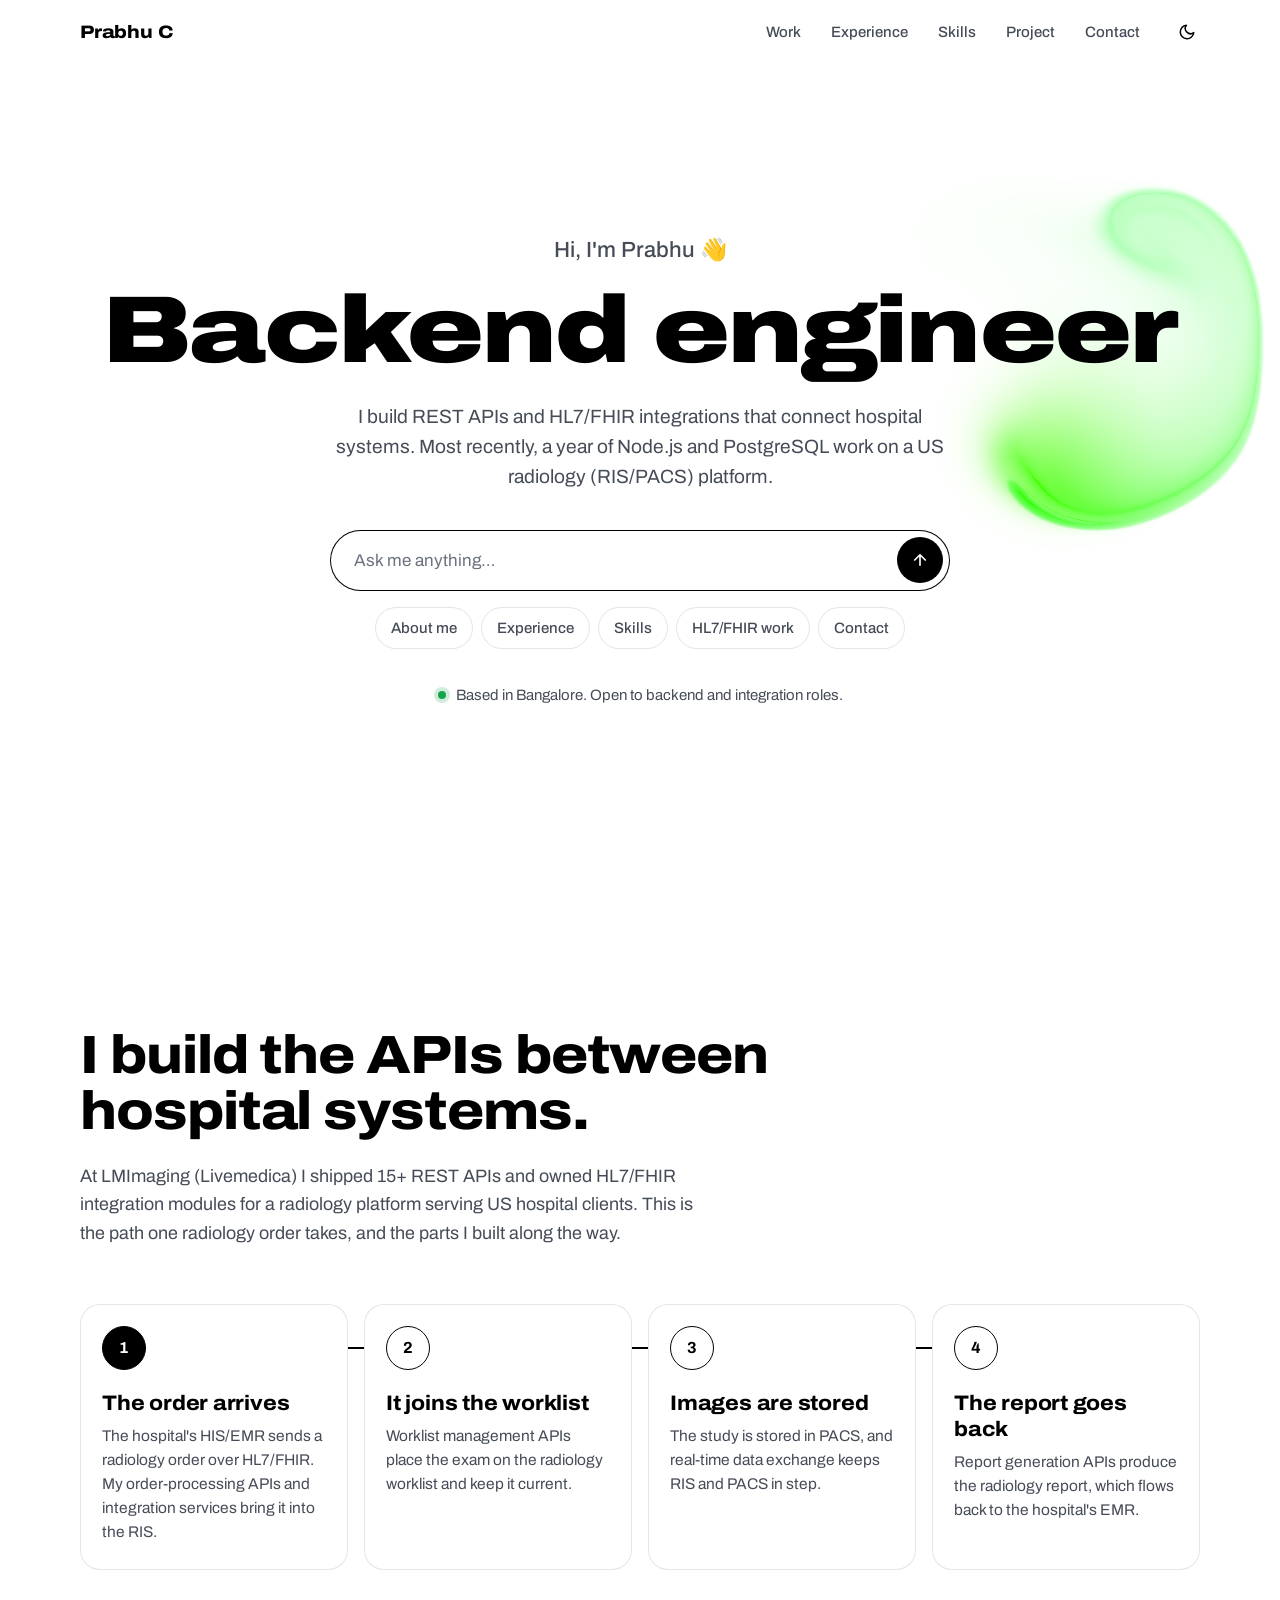
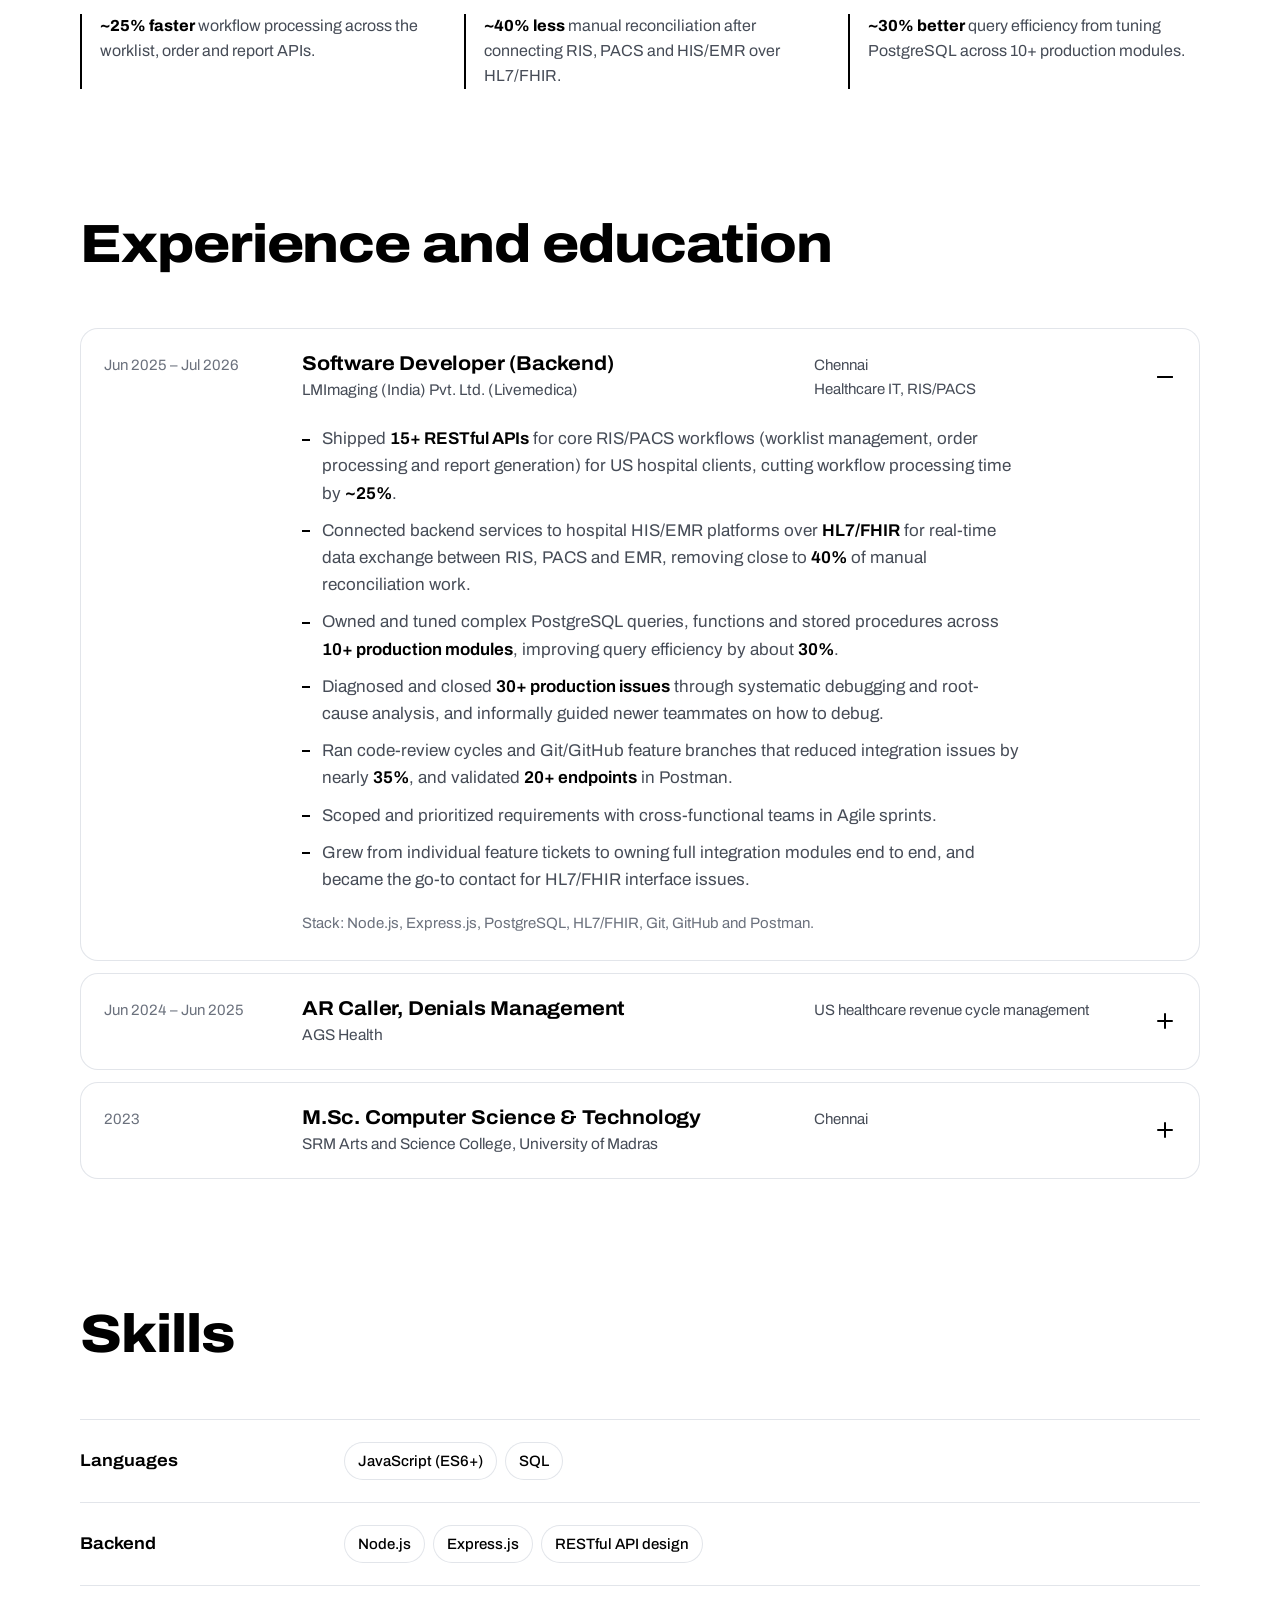
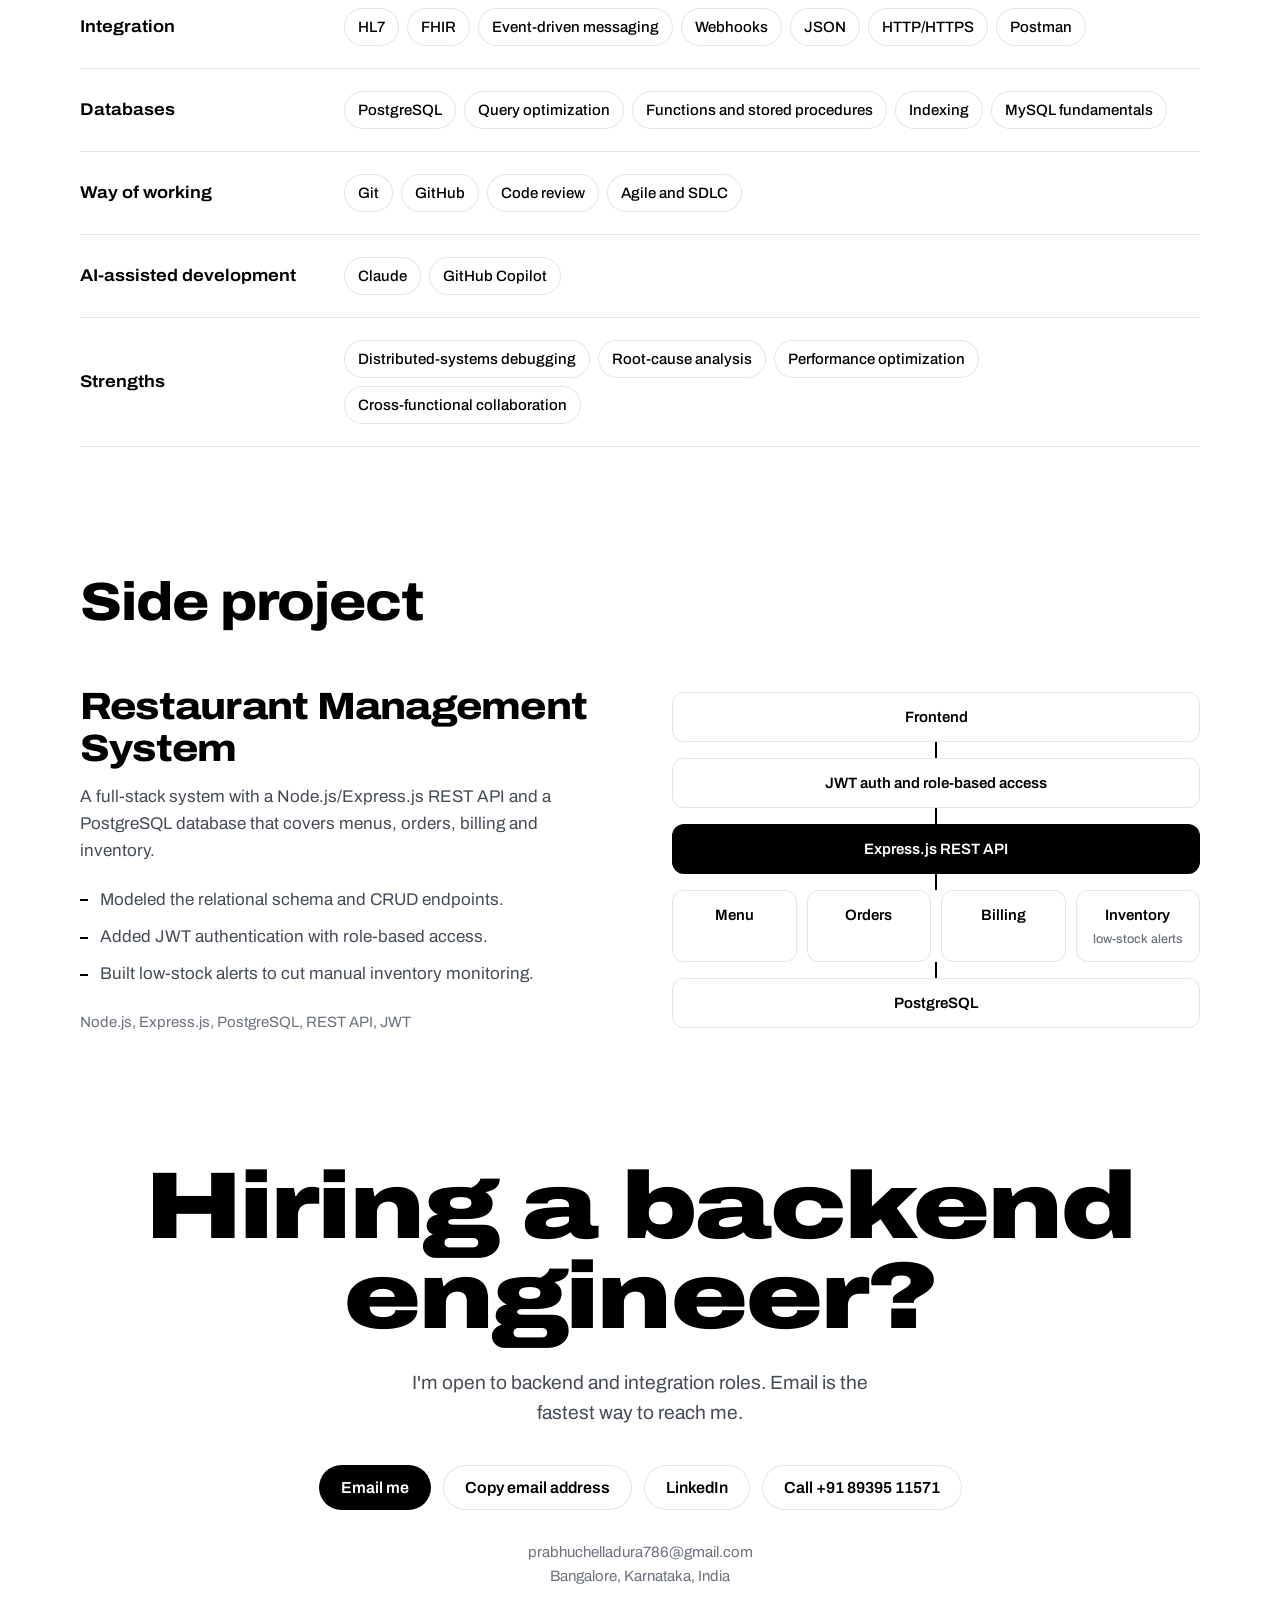
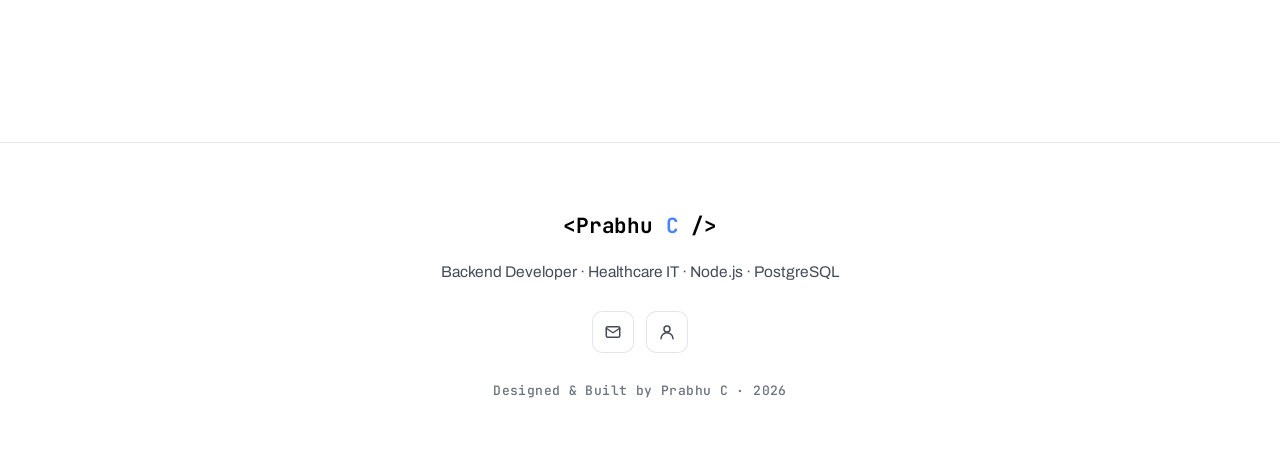
==== commit 836c9516: "latest changes" ====
--- a/index.html
+++ b/index.html
@@ -1,516 +1,1480 @@
 <!DOCTYPE html>
 <html lang="en">
 <head>
-  <meta charset="UTF-8" />
-  <meta name="viewport" content="width=device-width, initial-scale=1.0"/>
-  <title>Prabhu C | Backend Developer</title>
-  <link rel="stylesheet" href="style.css" />
-  <link href="https://fonts.googleapis.com/css2?family=Inter:wght@300;400;500;600;700;800;900&family=JetBrains+Mono:wght@400;500;600&display=swap" rel="stylesheet"/>
-  <link rel="stylesheet" href="https://cdnjs.cloudflare.com/ajax/libs/font-awesome/6.5.0/css/all.min.css"/>
+<meta charset="utf-8">
+<meta name="viewport" content="width=device-width, initial-scale=1, viewport-fit=cover">
+<title>Prabhu C | Backend Software Engineer</title>
+<meta name="description" content="Prabhu C is a backend software engineer in Bangalore who builds REST APIs and HL7/FHIR integrations with Node.js, Express.js and PostgreSQL.">
+<meta name="color-scheme" content="light dark">
+<link rel="preconnect" href="https://fonts.googleapis.com">
+<link rel="preconnect" href="https://fonts.gstatic.com" crossorigin>
+<link rel="stylesheet" href="https://fonts.googleapis.com/css2?family=Archivo:wdth,wght@62..125,100..900&family=JetBrains+Mono:wght@500;700&display=swap">
+<script>
+  (function () {
+    var d = document.documentElement;
+    d.classList.add('js');
+    try {
+      var t = localStorage.getItem('pc-theme');
+      if (t === 'light' || t === 'dark') d.setAttribute('data-theme', t);
+    } catch (e) {}
+  })();
+</script>
+<style>
+/* ============ Tokens ============ */
+@property --ga { syntax: "<angle>"; inherits: true; initial-value: 0deg; }
+
+:root {
+  --paper: #ffffff;
+  --ink: #000000;
+  --ink-2: #464c57;
+  --ink-3: #6b717d;
+  --line: #e2e5ea;
+  --nav: rgba(255, 255, 255, .74);
+  --ok: #17a34a;
+  --halo: 1;
+  --spectrum: #3d7bff, #19d3c5, #3ee07a, #e9e13b, #ff9f1c, #ff4d4d, #ff3da5, #8b5cff, #3d7bff;
+  --font: "Archivo", ui-sans-serif, system-ui, -apple-system, "Segoe UI", Roboto, "Helvetica Neue", Arial, sans-serif;
+  --wrap: 1120px;
+  --mono: JetBrains Mono, ui-monospace, SFMono-Regular, Menlo, Consolas, Liberation Mono, monospace;
+  --accent: #4c84ff;
+  color-scheme: light;
+  box-sizing: border-box;
+  padding-top: env(safe-area-inset-top, 0px);
+  padding-bottom: env(safe-area-inset-bottom, 0px);
+}
+@media (prefers-color-scheme: dark) {
+  :root:not([data-theme="light"]) {
+    --paper: #000000; --ink: #ffffff; --ink-2: #b9bec8; --ink-3: #8d939e;
+    --line: #26292f; --nav: rgba(0, 0, 0, .66); --ok: #3ee07a; --halo: 1;
+    color-scheme: dark;
+  }
+}
+:root[data-theme="dark"] {
+  --paper: #000000; --ink: #ffffff; --ink-2: #b9bec8; --ink-3: #8d939e;
+  --line: #26292f; --nav: rgba(0, 0, 0, .66); --ok: #3ee07a; --halo: 1;
+  color-scheme: dark;
+}
+
+/* ============ Base ============ */
+*, *::before, *::after { box-sizing: inherit; }
+html {
+  scroll-behavior: smooth;
+  scroll-padding-top: calc(env(safe-area-inset-top, 0px) + 84px);
+  -webkit-text-size-adjust: 100%;
+  text-size-adjust: 100%;
+}
+body {
+  margin: 0;
+  background: var(--paper);
+  color: var(--ink);
+  font-family: var(--font);
+  font-size: 17px;
+  line-height: 1.6;
+  -webkit-font-smoothing: antialiased;
+  -moz-osx-font-smoothing: grayscale;
+  overflow-x: hidden;
+  transition: background-color .4s ease, color .4s ease;
+}
+a { color: inherit; }
+/* Copy protection: page text can't be selected or copied; the ask box stays editable */
+body { -webkit-user-select: none; user-select: none; -webkit-touch-callout: none; }
+input, textarea { -webkit-user-select: text; user-select: text; -webkit-touch-callout: default; }
+button, input { font: inherit; color: inherit; }
+svg { display: block; }
+::selection { background: rgba(61, 123, 255, .25); }
+.sr-only {
+  position: absolute; width: 1px; height: 1px; padding: 0; margin: -1px;
+  overflow: hidden; clip: rect(0 0 0 0); white-space: nowrap; border: 0;
+}
+.wrap { width: min(100% - 40px, var(--wrap)); margin-inline: auto; }
+@media (min-width: 720px) { .wrap { width: min(100% - 80px, var(--wrap)); } }
+
+/* ============ Fluid canvas ============ */
+#fluid { position: fixed; inset: 0; width: 100%; height: 100%; display: block; z-index: 0; pointer-events: none; }
+.aura {
+  position: fixed; inset: 0; z-index: 0; pointer-events: none; display: none;
+  background:
+    radial-gradient(38vmax 38vmax at 18% 22%, rgba(62, 224, 122, .20), transparent 62%),
+    radial-gradient(34vmax 34vmax at 82% 26%, rgba(255, 159, 28, .18), transparent 62%),
+    radial-gradient(40vmax 40vmax at 62% 88%, rgba(255, 61, 165, .14), transparent 62%);
+}
+.no-fluid .aura { display: block; }
+.no-fluid #fluid { display: none; }
+main, .footer { position: relative; z-index: 1; }
+
+/* ============ RGB glow (hover anything) ============
+   ::before = blurred spectrum halo, ::after = surface + 1px ring.
+   The element itself stays transparent so nested glows work. */
+.glow {
+  --glow-surface: var(--paper);
+  --glow-line: var(--line);
+  --glow-blur: 18px;
+  position: relative;
+  isolation: isolate;
+  border-radius: var(--r, 16px);
+  animation: ga-spin 3.6s linear infinite paused;
+}
+.glow::before,
+.glow::after {
+  content: "";
+  position: absolute;
+  border-radius: inherit;
+  pointer-events: none;
+}
+.glow::before {
+  inset: -5px;
+  z-index: -2;
+  background: conic-gradient(from var(--ga), var(--spectrum));
+  filter: blur(var(--glow-blur)) saturate(1.35);
+  opacity: 0;
+  transform: scale(.9);
+  transition: opacity .4s ease, transform .5s cubic-bezier(.2, .8, .2, 1);
+}
+.glow::after {
+  --ring: linear-gradient(var(--glow-surface), var(--glow-surface)) padding-box,
+          conic-gradient(from var(--ga), var(--spectrum)) border-box;
+  inset: 0;
+  z-index: -1;
+  border: 1px solid transparent;
+  background: linear-gradient(var(--glow-surface), var(--glow-surface)) padding-box,
+              linear-gradient(var(--glow-line), var(--glow-line)) border-box;
+}
+
+/* ============ Nav ============ */
+.nav {
+  position: fixed; top: 0; left: 0; right: 0; z-index: 50;
+  padding-top: env(safe-area-inset-top, 0px);
+  border-bottom: 1px solid transparent;
+  transition: background-color .3s ease, border-color .3s ease;
+}
+.nav.scrolled {
+  background: var(--nav);
+  -webkit-backdrop-filter: blur(16px) saturate(170%);
+  backdrop-filter: blur(16px) saturate(170%);
+  border-bottom-color: var(--line);
+}
+.nav-inner { display: flex; align-items: center; gap: 4px; height: 64px; }
+.brand, .nav-links a, .theme-btn { --r: 999px; --glow-surface: transparent; --glow-line: transparent; --glow-blur: 12px; }
+.brand {
+  margin-left: -14px; padding: 8px 14px;
+  font-size: 18px; font-weight: 800; font-stretch: 115%; letter-spacing: -.01em;
+  text-decoration: none;
+}
+.nav-links { display: none; margin-left: auto; gap: 2px; }
+.nav-links a {
+  padding: 8px 14px; font-size: 15px; font-weight: 500; color: var(--ink-2);
+  text-decoration: none; transition: color .2s ease;
+}
+.brand:hover, .nav-links a:hover, .theme-btn:hover,
+.brand:focus-visible, .nav-links a:focus-visible, .theme-btn:focus-visible { --glow-surface: var(--paper); color: var(--ink); }
+.theme-btn {
+  margin-left: auto; margin-right: -8px; width: 42px; height: 42px;
+  display: grid; place-items: center; border: 0; background: none; cursor: pointer; color: var(--ink);
+}
+@media (min-width: 880px) {
+  .nav-links { display: flex; }
+  .theme-btn { margin-left: 8px; }
+}
+.i-sun { display: none; }
+@media (prefers-color-scheme: dark) {
+  :root:not([data-theme="light"]) .i-sun { display: block; }
+  :root:not([data-theme="light"]) .i-moon { display: none; }
+}
+:root[data-theme="dark"] .i-sun { display: block; }
+:root[data-theme="dark"] .i-moon { display: none; }
+
+/* ============ Buttons ============ */
+.btn {
+  --r: 999px; --glow-blur: 14px;
+  display: inline-flex; align-items: center; justify-content: center; gap: 10px;
+  padding: 13px 22px; border: 0; background: none; cursor: pointer;
+  font-size: 16px; font-weight: 600; line-height: 1.2; color: var(--ink);
+  text-decoration: none; white-space: nowrap;
+}
+.btn-sm { padding: 8px 15px; font-size: 14.5px; font-weight: 550; }
+.btn-solid { --glow-surface: var(--ink); --glow-line: var(--ink); color: var(--paper); }
+
+/* ============ Hero ============ */
+.hero {
+  min-height: 100vh; min-height: 100svh;
+  display: flex; flex-direction: column; align-items: center; justify-content: center;
+  text-align: center;
+  padding: 104px 0 64px;
+}
+.hero-hi { margin: 0 0 18px; font-size: clamp(18px, 1.8vw, 22px); font-weight: 500; color: var(--ink-2); }
+.hero-title {
+  margin: 0;
+  font-size: clamp(44px, 7.4vw, 120px);
+  font-weight: 900;
+  font-stretch: 125%;
+  line-height: .95;
+  letter-spacing: -.02em;
+  text-wrap: balance;
+}
+.hero-lede {
+  margin: 26px auto 0; max-width: 56ch;
+  font-size: clamp(17px, 1.5vw, 20px); line-height: 1.55; color: var(--ink-2);
+  text-wrap: pretty;
+}
+.hero-tools { width: min(100%, 620px); margin-top: 38px; }
+.ask {
+  --r: 999px; --glow-line: var(--ink); --glow-blur: 20px;
+  display: flex; align-items: center; gap: 8px;
+  padding: 7px 7px 7px 24px;
+}
+.ask input {
+  flex: 1; min-width: 0; border: 0; outline: 0; background: transparent;
+  padding: 10px 0; font-size: 17px; color: var(--ink);
+}
+.ask input::placeholder { color: var(--ink-3); opacity: 1; }
+.ask-send {
+  flex: none; width: 46px; height: 46px; border: 0; border-radius: 50%;
+  display: grid; place-items: center; cursor: pointer;
+  background: var(--ink); color: var(--paper);
+  transition: transform .2s ease;
+}
+.ask-send:active { transform: scale(.92); }
+.ask-send:focus-visible { outline: 2px solid var(--ink); outline-offset: 3px; }
+.suggest { display: flex; flex-wrap: wrap; justify-content: center; gap: 8px; margin-top: 16px; }
+.suggest button {
+  --r: 999px; --glow-blur: 12px;
+  padding: 9px 16px; border: 0; background: none; cursor: pointer;
+  font-size: 15px; font-weight: 500; color: var(--ink-2); transition: color .2s ease;
+}
+.suggest button:hover { color: var(--ink); }
+.answer { --r: 22px; --glow-blur: 24px; margin-top: 18px; padding: 18px 22px 20px; text-align: left; }
+.answer[hidden] { display: none; }
+.answer-q { margin: 0; font-size: 14px; color: var(--ink-3); }
+.answer-text { margin: 6px 0 0; font-size: 17px; line-height: 1.6; min-height: 1.6em; }
+.answer-text.typing::after {
+  content: ""; display: inline-block; width: 2px; height: 1.05em; margin-left: 2px;
+  vertical-align: -.15em; background: var(--ink); animation: caret .8s steps(1) infinite;
+}
+@keyframes caret { 50% { opacity: 0; } }
+.answer-actions { display: flex; flex-wrap: wrap; gap: 8px; margin-top: 14px; }
+.answer-actions:empty { display: none; }
+.status { margin: 34px 0 0; display: inline-flex; align-items: center; gap: 10px; font-size: 15px; color: var(--ink-2); }
+.status i {
+  flex: none; width: 8px; height: 8px; border-radius: 50%; background: var(--ok);
+  box-shadow: 0 0 0 4px color-mix(in srgb, var(--ok) 20%, transparent);
+}
+
+/* The one orchestrated moment: headline stretches open as the fluid draws its first swirl */
+.js .hero-title { animation: title-in 1.5s cubic-bezier(.16, 1, .3, 1) .1s backwards; }
+.js .fade { animation: fade-in .9s ease backwards; }
+.js .hero-hi { animation-delay: 0s; }
+.js .hero-lede { animation-delay: .5s; }
+.js .hero-tools { animation-delay: .65s; }
+.js .status { animation-delay: .8s; }
+@keyframes title-in {
+  from { font-stretch: 62%; opacity: 0; }
+  30% { opacity: 1; }
+}
+@keyframes fade-in { from { opacity: 0; } }
+
+/* ============ Sections ============ */
+.section { padding-top: clamp(88px, 10vw, 144px); }
+.section-head { max-width: 960px; margin-bottom: clamp(36px, 5vw, 56px); }
+.h2 {
+  margin: 0;
+  font-size: clamp(32px, 4.2vw, 56px); line-height: 1.04;
+  font-weight: 800; font-stretch: 112%; letter-spacing: -.02em;
+  text-wrap: balance;
+}
+.section-head p { margin: 22px 0 0; max-width: 62ch; font-size: clamp(17px, 1.4vw, 19px); color: var(--ink-2); }
+
+/* ---- Order path ---- */
+.trace-wrap { position: relative; }
+.trace { list-style: none; margin: 0; padding: 0; display: grid; gap: 12px; }
+.step { --r: 20px; --glow-blur: 24px; padding: 22px 22px 26px; cursor: default; }
+.marker {
+  width: 44px; height: 44px; border-radius: 50%;
+  display: grid; place-items: center;
+  border: 1.5px solid var(--ink); background: var(--paper);
+  font-size: 16px; font-weight: 700; font-variant-numeric: tabular-nums;
+  transition: background-color .35s ease, color .35s ease;
+}
+.step.passed .marker { background: var(--ink); color: var(--paper); }
+.step h3 { margin: 20px 0 8px; font-size: 21px; line-height: 1.25; font-weight: 750; font-stretch: 108%; letter-spacing: -.01em; }
+.step p { margin: 0; font-size: 15.5px; line-height: 1.55; color: var(--ink-2); }
+@media (min-width: 900px) {
+  .trace { grid-template-columns: repeat(4, minmax(0, 1fr)); gap: 16px; }
+  .trace-wrap::before {
+    content: ""; position: absolute; top: 43px; height: 2px;
+    left: 44px; right: calc((100% - 48px) / 4 - 44px);
+    background: var(--ink);
+  }
+}
+.evidence { display: grid; gap: 22px; margin-top: 44px; }
+@media (min-width: 900px) { .evidence { grid-template-columns: repeat(3, minmax(0, 1fr)); gap: 32px; } }
+.evidence p { margin: 0; padding-left: 18px; border-left: 2px solid var(--ink); font-size: 16px; line-height: 1.55; color: var(--ink-2); max-width: 38ch; }
+.evidence strong { color: var(--ink); font-weight: 750; }
+
+/* ---- Experience rows ---- */
+.rows { display: grid; gap: 12px; }
+.row { --r: 18px; --glow-blur: 24px; }
+.row summary {
+  position: relative; list-style: none; cursor: pointer;
+  display: grid; gap: 4px 28px; align-items: baseline;
+  padding: 22px 64px 22px 24px; border-radius: inherit;
+}
+.row summary::-webkit-details-marker { display: none; }
+.row summary::marker { content: ""; }
+.row summary:focus-visible { outline: 2px solid var(--ink); outline-offset: 2px; }
+.row-when { font-size: 15px; color: var(--ink-3); font-variant-numeric: tabular-nums; }
+.row-what b { display: block; font-size: 20px; line-height: 1.3; font-weight: 700; font-stretch: 108%; letter-spacing: -.01em; }
+.row-what span, .row-where span { display: block; }
+.row-what span { margin-top: 2px; font-size: 15.5px; color: var(--ink-2); }
+.row-where { font-size: 15px; color: var(--ink-2); }
+.row-toggle { position: absolute; right: 24px; top: 28px; width: 22px; height: 22px; }
+.row-toggle::before, .row-toggle::after {
+  content: ""; position: absolute; left: 3px; right: 3px; top: 50%; height: 2px; margin-top: -1px;
+  border-radius: 2px; background: var(--ink); transition: transform .3s ease;
+}
+.row-toggle::after { transform: rotate(90deg); }
+.row[open] .row-toggle::after { transform: rotate(0deg); }
+.row-body { padding: 0 24px 26px; }
+.row[open] .row-body { animation: body-in .35s ease; }
+@keyframes body-in { from { opacity: 0; transform: translateY(-6px); } }
+.row-body ul { margin: 0; padding: 0; list-style: none; display: grid; gap: 10px; max-width: 72ch; }
+.row-body li, .project-copy li { position: relative; padding-left: 20px; color: var(--ink-2); }
+.row-body li::before, .project-copy li::before {
+  content: ""; position: absolute; left: 0; top: .78em; width: 8px; height: 2px; background: var(--ink);
+}
+.row-body strong { color: var(--ink); font-weight: 650; }
+.row-body > p { margin: 0; color: var(--ink-2); }
+.row-note { margin: 18px 0 0 !important; font-size: 15px; color: var(--ink-3) !important; }
+@media (min-width: 820px) {
+  .row summary { grid-template-columns: 170px minmax(0, 1.5fr) minmax(0, 1fr); }
+  .row-toggle { top: 50%; margin-top: -11px; }
+  .row-body { padding-left: calc(24px + 170px + 28px); padding-right: 64px; }
+}
+
+/* ---- Skills ---- */
+.skills { margin: 0; }
+.skill-row { display: grid; gap: 12px; padding: 22px 0; border-top: 1px solid var(--line); }
+.skill-row:last-child { border-bottom: 1px solid var(--line); }
+.skill-row dt { font-size: 17px; font-weight: 650; font-stretch: 108%; }
+.skill-row dd { margin: 0; display: flex; flex-wrap: wrap; gap: 8px; }
+.chip { --r: 999px; --glow-blur: 12px; display: inline-block; padding: 7px 14px; font-size: 15px; font-weight: 500; }
+@media (min-width: 820px) {
+  .skill-row { grid-template-columns: 240px minmax(0, 1fr); gap: 24px; align-items: center; }
+}
+
+/* ---- Project ---- */
+.project { display: grid; gap: 44px; align-items: center; }
+.project h3 { margin: 0 0 14px; font-size: clamp(26px, 3vw, 38px); line-height: 1.08; font-weight: 800; font-stretch: 112%; letter-spacing: -.02em; }
+.project-copy > p { margin: 0; max-width: 54ch; color: var(--ink-2); }
+.project-copy ul { margin: 22px 0 0; padding: 0; list-style: none; display: grid; gap: 10px; }
+.project-copy .project-stack { margin-top: 22px; font-size: 15px; color: var(--ink-3); }
+.arch { display: grid; }
+.layer { --r: 12px; --glow-blur: 14px; padding: 13px 16px; text-align: center; font-size: 15px; font-weight: 600; }
+.layer small { display: block; margin-top: 2px; font-size: 12.5px; font-weight: 500; color: var(--ink-3); }
+.layer-solid { --glow-surface: var(--ink); --glow-line: var(--ink); color: var(--paper); }
+.link { justify-self: center; width: 2px; height: 16px; background: var(--ink); }
+.mods { display: grid; grid-template-columns: repeat(2, minmax(0, 1fr)); gap: 10px; }
+@media (min-width: 560px) { .mods { grid-template-columns: repeat(4, minmax(0, 1fr)); } }
+@media (min-width: 960px) { .project { grid-template-columns: minmax(0, 1fr) minmax(0, 1fr); gap: 64px; } }
+
+/* ---- Contact ---- */
+.contact { text-align: center; padding-bottom: clamp(96px, 12vw, 160px); }
+.contact-title {
+  margin: 0 auto; max-width: 13ch;
+  font-size: clamp(44px, 7.4vw, 120px); line-height: .95;
+  font-weight: 900; font-stretch: 125%; letter-spacing: -.02em;
+  text-wrap: balance;
+}
+.contact-lede { margin: 26px auto 0; max-width: 46ch; font-size: clamp(17px, 1.5vw, 20px); color: var(--ink-2); }
+.contact-actions { display: flex; flex-wrap: wrap; justify-content: center; gap: 12px; margin-top: 36px; }
+.contact-meta { margin: 30px 0 0; font-size: 15px; color: var(--ink-3); }
+
+/* ---- Footer ---- */
+.footer { border-top: 1px solid var(--line); padding: 60px 0 52px; }
+.footer-inner { display: flex; flex-direction: column; align-items: center; text-align: center; }
+.foot-brand {
+  --r: 999px; --glow-surface: transparent; --glow-line: transparent; --glow-blur: 12px;
+  display: inline-block; padding: 6px 16px;
+  font-family: var(--mono); font-size: 21px; font-weight: 700; letter-spacing: -.01em;
+  color: var(--ink); text-decoration: none;
+}
+.foot-brand:hover, .foot-brand:focus-visible { --glow-surface: var(--paper); }
+.foot-brand b { font-weight: 700; color: var(--accent); }
+.foot-tag { margin: 12px 0 0; font-size: 15.5px; color: var(--ink-2); text-wrap: balance; }
+.foot-icons { display: flex; gap: 12px; margin-top: 26px; }
+.icon-link { --r: 10px; --glow-blur: 12px; width: 42px; height: 42px; display: grid; place-items: center; color: var(--ink-2); transition: color .2s ease; }
+.icon-link:hover, .icon-link:focus-visible { color: var(--ink); }
+.foot-credit { margin: 28px 0 0; font-family: var(--mono); font-size: 13px; font-weight: 500; letter-spacing: .03em; color: var(--ink-3); }
+
+/* ============ Glow states (kept last so they win) ============ */
+.glow.lit, .glow:active, .glow:focus-visible, .ask:focus-within { z-index: 2; animation-play-state: running; }
+.glow:focus-visible { outline: none; }
+.glow.lit::before, .glow:active::before, .glow:focus-visible::before, .ask:focus-within::before { opacity: var(--halo); transform: none; }
+.glow.lit::after, .glow:active::after, .glow:focus-visible::after, .ask:focus-within::after { background: var(--ring); }
+@media (hover: hover) {
+  .glow:hover { z-index: 2; animation-play-state: running; }
+  .glow:hover::before { opacity: var(--halo); transform: none; }
+  .glow:hover::after { background: var(--ring); }
+}
+@keyframes ga-spin { to { --ga: 360deg; } }
+
+@media (prefers-reduced-motion: reduce) {
+  html { scroll-behavior: auto; }
+  .glow { animation: none; }
+  .glow::before { transform: none; transition: opacity .2s ease; }
+  .js .hero-title, .js .fade, .row[open] .row-body { animation: none; }
+  .answer-text.typing::after { animation: none; }
+}
+</style>
 </head>
 <body>
-
-  <div class="cursor-ring" id="cursorRing"></div>
-  <div class="cursor-dot" id="cursorDot"></div>
-
-  <!-- NAV -->
-  <nav class="navbar" id="navbar">
-    <div class="progress-bar" id="progressBar"></div>
-    <div class="nav-container">
-      <a class="logo" href="#hero">&lt;Prabhu /&gt;</a>
-      <ul class="nav-links" id="navLinks">
-        <li><a href="#about">About</a></li>
-        <li><a href="#services">Services</a></li>
-        <li><a href="#skills">Skills</a></li>
-        <li><a href="#experience">Experience</a></li>
-        <li><a href="#projects">Projects</a></li>
-        <li><a href="#contact">Contact</a></li>
-      </ul>
-      <button class="hamburger" id="hamburger" aria-label="Toggle menu">
-        <span></span><span></span><span></span>
-      </button>
-    </div>
-  </nav>
-
-  <!-- HERO -->
-  <section class="hero" id="hero">
-    <canvas class="particle-canvas" id="particleCanvas"></canvas>
-    <div class="hero-bg">
-      <div class="grid-overlay"></div>
-      <div class="glow glow-1"></div>
-      <div class="glow glow-2"></div>
-      <div class="glow glow-3"></div>
-    </div>
-
-    <div class="hero-content">
-      <p class="hero-eyebrow"><span class="status-dot"></span> Available for opportunities</p>
-      <h1 class="hero-name">Prabhu <span class="gradient-text">C</span></h1>
-      <h2 class="hero-title">
-        <span class="typed-wrapper">
-          <span class="typed" id="typed"></span><span class="cursor-blink">|</span>
-        </span>
-      </h2>
-      <p class="hero-desc">
-        Backend Developer specializing in scalable REST APIs and healthcare IT systems.
-        Building production-grade software for US hospital radiology workflows at
-        <span class="accent-inline">Livemedica</span>.
-      </p>
-      <div class="hero-actions">
-        <a href="#contact" class="btn btn-primary"><i class="fas fa-paper-plane"></i> Get in Touch</a>
-        <a href="#projects" class="btn btn-outline"><i class="fas fa-code-branch"></i> View Work</a>
-        <a href="resume.html" target="_blank" class="btn btn-ghost"><i class="fas fa-file-alt"></i> Resume</a>
+<canvas id="fluid" aria-hidden="true"></canvas>
+<div class="aura" aria-hidden="true"></div>
+
+<header class="nav" id="nav">
+  <div class="wrap nav-inner">
+    <a class="brand glow" href="#top">Prabhu C</a>
+    <nav class="nav-links" aria-label="Sections">
+      <a class="glow" href="#work">Work</a>
+      <a class="glow" href="#experience">Experience</a>
+      <a class="glow" href="#skills">Skills</a>
+      <a class="glow" href="#project">Project</a>
+      <a class="glow" href="#contact">Contact</a>
+    </nav>
+    <button class="theme-btn glow" id="theme" type="button" aria-label="Switch theme">
+      <svg class="i-moon" width="18" height="18" viewBox="0 0 24 24" fill="none" stroke="currentColor" stroke-width="2" stroke-linecap="round" stroke-linejoin="round" aria-hidden="true"><path d="M21 12.8A9 9 0 1 1 11.2 3a7 7 0 0 0 9.8 9.8z"/></svg>
+      <svg class="i-sun" width="18" height="18" viewBox="0 0 24 24" fill="none" stroke="currentColor" stroke-width="2" stroke-linecap="round" stroke-linejoin="round" aria-hidden="true"><circle cx="12" cy="12" r="4"/><path d="M12 2v2M12 20v2M4.93 4.93l1.41 1.41M17.66 17.66l1.41 1.41M2 12h2M20 12h2M4.93 19.07l1.41-1.41M17.66 6.34l1.41-1.41"/></svg>
+    </button>
+  </div>
+</header>
+
+<main id="top">
+  <!-- ============ Hero ============ -->
+  <section class="hero wrap" aria-labelledby="hero-title">
+    <p class="hero-hi fade">Hi, I'm Prabhu <span aria-hidden="true">👋</span></p>
+    <h1 class="hero-title" id="hero-title">Backend engineer</h1>
+    <p class="hero-lede fade">I build REST APIs and HL7/FHIR integrations that connect hospital systems. Most recently, a year of Node.js and PostgreSQL work on a US radiology (RIS/PACS) platform.</p>
+
+    <div class="hero-tools fade">
+      <div class="ask glow">
+        <label class="sr-only" for="ask-input">Ask a question about Prabhu's work</label>
+        <input id="ask-input" type="text" placeholder="Ask me anything…" autocomplete="off" enterkeyhint="send" maxlength="160">
+        <button class="ask-send" id="ask-send" type="button" aria-label="Send question">
+          <svg width="18" height="18" viewBox="0 0 24 24" fill="none" stroke="currentColor" stroke-width="2.2" stroke-linecap="round" stroke-linejoin="round" aria-hidden="true"><path d="M12 19V5M5 12l7-7 7 7"/></svg>
+        </button>
       </div>
-      <div class="hero-stats">
-        <div class="hero-stat">
-          <span class="stat-num" data-target="1">0</span><span class="stat-plus">+</span>
-          <span class="stat-label">Year Exp</span>
-        </div>
-        <div class="stat-divider"></div>
-        <div class="hero-stat">
-          <span class="stat-num" data-target="15">0</span><span class="stat-plus">+</span>
-          <span class="stat-label">APIs Built</span>
-        </div>
-        <div class="stat-divider"></div>
-        <div class="hero-stat">
-          <span class="stat-num" data-target="30">0</span><span class="stat-plus">+</span>
-          <span class="stat-label">Bugs Resolved</span>
-        </div>
-        <div class="stat-divider"></div>
-        <div class="hero-stat">
-          <span class="stat-num" data-target="10">0</span><span class="stat-plus">+</span>
-          <span class="stat-label">Modules</span>
-        </div>
+      <div class="suggest" role="group" aria-label="Suggested questions">
+        <button class="glow" type="button" data-intent="me">About me</button>
+        <button class="glow" type="button" data-intent="exp">Experience</button>
+        <button class="glow" type="button" data-intent="skills">Skills</button>
+        <button class="glow" type="button" data-intent="hl7">HL7/FHIR work</button>
+        <button class="glow" type="button" data-intent="contact">Contact</button>
       </div>
-      <div class="hero-socials">
-        <a href="mailto:prabujazz2020@gmail.com" aria-label="Email" class="social-link">
-          <i class="fas fa-envelope"></i>
-        </a>
-        <a href="https://www.linkedin.com/in/prabhu-chelladurai" target="_blank" rel="noopener" aria-label="LinkedIn" class="social-link">
-          <i class="fab fa-linkedin"></i>
-        </a>
-        <a href="tel:+918939511571" aria-label="Phone" class="social-link">
-          <i class="fas fa-phone"></i>
-        </a>
+      <div class="answer glow" id="answer" hidden>
+        <p class="answer-q" id="answer-q"></p>
+        <p class="answer-text" id="answer-text" aria-hidden="true"></p>
+        <p class="sr-only" id="answer-live" aria-live="polite"></p>
+        <div class="answer-actions" id="answer-actions"></div>
       </div>
     </div>
 
-    <div class="hero-visual">
-      <div class="terminal-card">
-        <div class="terminal-header">
-          <span class="term-dot red"></span>
-          <span class="term-dot yellow"></span>
-          <span class="term-dot green"></span>
-          <span class="term-title">worklist.js</span>
-          <span class="term-lang">JavaScript</span>
-        </div>
-        <div class="terminal-body">
-          <div class="term-line"><span class="ln">1</span><span class="kw">const</span> <span class="fn">express</span> = <span class="fn2">require</span>(<span class="str">'express'</span>);</div>
-          <div class="term-line"><span class="ln">2</span><span class="kw">const</span> app = <span class="fn2">express</span>();</div>
-          <div class="term-line"><span class="ln">3</span></div>
-          <div class="term-line"><span class="ln">4</span><span class="cm">// Radiology Worklist API</span></div>
-          <div class="term-line"><span class="ln">5</span>app.<span class="fn">get</span>(<span class="str">'/api/worklist'</span>, <span class="kw">async</span> (req, res) =&gt; {</div>
-          <div class="term-line"><span class="ln">6</span>&nbsp;&nbsp;<span class="kw">const</span> studies = <span class="kw">await</span> db.<span class="fn">query</span>(</div>
-          <div class="term-line"><span class="ln">7</span>&nbsp;&nbsp;&nbsp;&nbsp;<span class="str">`SELECT * FROM studies</span></div>
-          <div class="term-line"><span class="ln">8</span>&nbsp;&nbsp;&nbsp;&nbsp;&nbsp;<span class="str">WHERE status = $1`</span>, [<span class="str">'PENDING'</span>]</div>
-          <div class="term-line"><span class="ln">9</span>&nbsp;&nbsp;);</div>
-          <div class="term-line"><span class="ln">10</span>&nbsp;&nbsp;res.<span class="fn">json</span>({ studies: studies.<span class="prop">rows</span> });</div>
-          <div class="term-line"><span class="ln">11</span>});</div>
-          <div class="term-line"><span class="ln">12</span></div>
-          <div class="term-line"><span class="ln">13</span>app.<span class="fn">listen</span>(<span class="num">3000</span>);</div>
-        </div>
-        <div class="terminal-footer">
-          <span class="tf-item"><i class="fas fa-circle tf-green"></i> Running :3000</span>
-          <span class="tf-item">Node v20.11</span>
-        </div>
+    <p class="status fade"><i aria-hidden="true"></i>Based in Bangalore. Open to backend and integration roles.</p>
+  </section>
+
+  <!-- ============ Work ============ -->
+  <section class="section" id="work" aria-labelledby="work-title">
+    <div class="wrap">
+      <header class="section-head">
+        <h2 class="h2" id="work-title">I build the APIs between hospital systems.</h2>
+        <p>At LMImaging (Livemedica) I shipped 15+ REST APIs and owned HL7/FHIR integration modules for a radiology platform serving US hospital clients. This is the path one radiology order takes, and the parts I built along the way.</p>
+      </header>
+
+      <div class="trace-wrap">
+        <ol class="trace" id="trace">
+          <li class="step glow" tabindex="0">
+            <span class="marker">1</span>
+            <h3>The order arrives</h3>
+            <p>The hospital's HIS/EMR sends a radiology order over HL7/FHIR. My order-processing APIs and integration services bring it into the RIS.</p>
+          </li>
+          <li class="step glow" tabindex="0">
+            <span class="marker">2</span>
+            <h3>It joins the worklist</h3>
+            <p>Worklist management APIs place the exam on the radiology worklist and keep it current.</p>
+          </li>
+          <li class="step glow" tabindex="0">
+            <span class="marker">3</span>
+            <h3>Images are stored</h3>
+            <p>The study is stored in PACS, and real-time data exchange keeps RIS and PACS in step.</p>
+          </li>
+          <li class="step glow" tabindex="0">
+            <span class="marker">4</span>
+            <h3>The report goes back</h3>
+            <p>Report generation APIs produce the radiology report, which flows back to the hospital's EMR.</p>
+          </li>
+        </ol>
       </div>
-      <div class="float-badge badge-1"><i class="fas fa-database"></i> PostgreSQL</div>
-      <div class="float-badge badge-2"><i class="fas fa-heartbeat"></i> HL7/FHIR</div>
-      <div class="float-badge badge-3"><i class="fas fa-check-circle"></i> Production</div>
-    </div>
-
-    <a href="#about" class="scroll-hint" aria-label="Scroll">
-      <div class="scroll-mouse"><div class="scroll-wheel"></div></div>
-    </a>
-  </section>
-
-  <!-- ABOUT -->
-  <section class="section" id="about">
-    <div class="container">
-      <div class="section-header fade-in">
-        <span class="section-tag">01 / About</span>
-        <h2 class="section-title">Who I Am</h2>
-      </div>
-      <div class="about-grid">
-        <div class="about-text fade-in">
-          <p>
-            I'm a <strong>Backend Developer</strong> based in Chennai, Tamil Nadu, passionate about
-            building robust, scalable server-side applications. I specialize in crafting clean RESTful
-            APIs, designing efficient database schemas, and turning complex requirements into reliable
-            backend systems.
-          </p>
-          <p>
-            At <strong>LMImaging (India) Private Limited — Livemedica</strong>, I build backend services
-            powering a <strong>RIS/PACS platform</strong> used by radiologists and radiology technologists
-            in US hospitals — from worklist management and order processing to HL7/FHIR system integrations.
-          </p>
-          <p>
-            I'm driven by clean code, strong fundamentals, and a desire to keep growing as an engineer
-            in the healthcare IT domain.
-          </p>
-          <div class="about-highlights">
-            <div class="highlight-item">
-              <span class="highlight-number gradient-text">1+</span>
-              <span class="highlight-label">Year of Experience</span>
-            </div>
-            <div class="highlight-item">
-              <span class="highlight-number gradient-text">RIS</span>
-              <span class="highlight-label">PACS Platform</span>
-            </div>
-            <div class="highlight-item">
-              <span class="highlight-number gradient-text">US</span>
-              <span class="highlight-label">Hospital Clients</span>
-            </div>
-          </div>
-        </div>
-        <div class="about-info fade-in">
-          <div class="info-card glass-card">
-            <h3>Quick Info</h3>
-            <ul class="info-list">
-              <li><i class="fas fa-map-marker-alt"></i> Chennai, Tamil Nadu, India</li>
-              <li><i class="fas fa-envelope"></i> prabujazz2020@gmail.com</li>
-              <li><i class="fas fa-phone"></i> +91-8939511571</li>
-              <li><i class="fab fa-linkedin"></i> prabhu-chelladurai</li>
-              <li><i class="fas fa-graduation-cap"></i> M.Sc. Computer Science</li>
-              <li><i class="fas fa-hospital"></i> Healthcare IT — RIS/PACS</li>
-            </ul>
-          </div>
-        </div>
+
+      <div class="evidence">
+        <p><strong>~25% faster</strong> workflow processing across the worklist, order and report APIs.</p>
+        <p><strong>~40% less</strong> manual reconciliation after connecting RIS, PACS and HIS/EMR over HL7/FHIR.</p>
+        <p><strong>~30% better</strong> query efficiency from tuning PostgreSQL across 10+ production modules.</p>
       </div>
     </div>
   </section>
 
-  <!-- WHAT I BUILD -->
-  <section class="section section-dark" id="services">
-    <div class="container">
-      <div class="section-header fade-in">
-        <span class="section-tag">02 / Services</span>
-        <h2 class="section-title">What I Build</h2>
-        <p class="section-sub">Core areas of backend expertise I bring to every project.</p>
-      </div>
-      <div class="services-grid">
-        <div class="service-card glass-card fade-in" data-delay="0">
-          <div class="service-icon si-cyan"><i class="fas fa-server"></i></div>
-          <h3>REST API Development</h3>
-          <p>Design and build scalable RESTful APIs using Node.js and Express.js — from endpoint design to middleware, authentication, and structured error handling.</p>
-          <div class="service-tags">
-            <span>Node.js</span><span>Express.js</span><span>REST</span><span>Postman</span>
+  <!-- ============ Experience ============ -->
+  <section class="section" id="experience" aria-labelledby="exp-title">
+    <div class="wrap">
+      <header class="section-head">
+        <h2 class="h2" id="exp-title">Experience and education</h2>
+      </header>
+
+      <div class="rows">
+        <details class="row glow" open>
+          <summary>
+            <span class="row-when">Jun 2025 – Jul 2026</span>
+            <span class="row-what"><b>Software Developer (Backend)</b><span>LMImaging (India) Pvt. Ltd. (Livemedica)</span></span>
+            <span class="row-where"><span>Chennai</span><span>Healthcare IT, RIS/PACS</span></span>
+            <span class="row-toggle" aria-hidden="true"></span>
+          </summary>
+          <div class="row-body">
+            <ul>
+              <li>Shipped <strong>15+ RESTful APIs</strong> for core RIS/PACS workflows (worklist management, order processing and report generation) for US hospital clients, cutting workflow processing time by <strong>~25%</strong>.</li>
+              <li>Connected backend services to hospital HIS/EMR platforms over <strong>HL7/FHIR</strong> for real-time data exchange between RIS, PACS and EMR, removing close to <strong>40%</strong> of manual reconciliation work.</li>
+              <li>Owned and tuned complex PostgreSQL queries, functions and stored procedures across <strong>10+ production modules</strong>, improving query efficiency by about <strong>30%</strong>.</li>
+              <li>Diagnosed and closed <strong>30+ production issues</strong> through systematic debugging and root-cause analysis, and informally guided newer teammates on how to debug.</li>
+              <li>Ran code-review cycles and Git/GitHub feature branches that reduced integration issues by nearly <strong>35%</strong>, and validated <strong>20+ endpoints</strong> in Postman.</li>
+              <li>Scoped and prioritized requirements with cross-functional teams in Agile sprints.</li>
+              <li>Grew from individual feature tickets to owning full integration modules end to end, and became the go-to contact for HL7/FHIR interface issues.</li>
+            </ul>
+            <p class="row-note">Stack: Node.js, Express.js, PostgreSQL, HL7/FHIR, Git, GitHub and Postman.</p>
           </div>
-        </div>
-        <div class="service-card glass-card fade-in" data-delay="100">
-          <div class="service-icon si-purple"><i class="fas fa-database"></i></div>
-          <h3>Database Architecture</h3>
-          <p>Design normalized PostgreSQL schemas, write optimized SQL queries, and manage complex clinical data relationships in production databases.</p>
-          <div class="service-tags">
-            <span>PostgreSQL</span><span>SQL</span><span>Schema Design</span><span>Optimization</span>
+        </details>
+
+        <details class="row glow">
+          <summary>
+            <span class="row-when">Jun 2024 – Jun 2025</span>
+            <span class="row-what"><b>AR Caller, Denials Management</b><span>AGS Health</span></span>
+            <span class="row-where"><span>US healthcare revenue cycle management</span></span>
+            <span class="row-toggle" aria-hidden="true"></span>
+          </summary>
+          <div class="row-body">
+            <ul>
+              <li>Made high-volume outbound calls to US insurance payers, through IVR and live agents, to follow up on denied and unpaid claims.</li>
+              <li>Analyzed denial reasons from EOBs and payer portals (eligibility, prior authorization, coding, timely filing) and drove claims to resolution through corrections, reprocessing requests and appeals.</li>
+              <li>Logged call outcomes and next steps in the billing system against daily productivity and QA targets, under HIPAA.</li>
+            </ul>
           </div>
-        </div>
-        <div class="service-card glass-card fade-in" data-delay="200">
-          <div class="service-icon si-green"><i class="fas fa-hospital-alt"></i></div>
-          <h3>Healthcare IT Integration</h3>
-          <p>Integrate backend services with hospital systems using HL7/FHIR standards, enabling seamless data exchange across RIS, PACS, HIS, and EMR platforms.</p>
-          <div class="service-tags">
-            <span>HL7</span><span>FHIR</span><span>RIS/PACS</span><span>HIS/EMR</span>
+        </details>
+
+        <details class="row glow">
+          <summary>
+            <span class="row-when">2023</span>
+            <span class="row-what"><b>M.Sc. Computer Science &amp; Technology</b><span>SRM Arts and Science College, University of Madras</span></span>
+            <span class="row-where"><span>Chennai</span></span>
+            <span class="row-toggle" aria-hidden="true"></span>
+          </summary>
+          <div class="row-body">
+            <p>Graduated in 2023 with 72% (CGPA 7.20 / 10).</p>
           </div>
-        </div>
+        </details>
       </div>
     </div>
   </section>
 
-  <!-- SKILLS -->
-  <section class="section" id="skills">
-    <div class="container">
-      <div class="section-header fade-in">
-        <span class="section-tag">03 / Skills</span>
-        <h2 class="section-title">Technical Skills</h2>
-      </div>
-      <div class="skills-wrapper">
-        <div class="skill-group fade-in">
-          <h4 class="skill-group-title"><i class="fas fa-code"></i> Languages</h4>
-          <div class="tech-pills">
-            <div class="tpill js"><i class="fab fa-js-square"></i> JavaScript</div>
-            <div class="tpill sql"><i class="fas fa-database"></i> SQL</div>
-          </div>
+  <!-- ============ Skills ============ -->
+  <section class="section" id="skills" aria-labelledby="skills-title">
+    <div class="wrap">
+      <header class="section-head">
+        <h2 class="h2" id="skills-title">Skills</h2>
+      </header>
+      <dl class="skills">
+        <div class="skill-row">
+          <dt>Languages</dt>
+          <dd><span class="chip glow">JavaScript (ES6+)</span><span class="chip glow">SQL</span></dd>
         </div>
-        <div class="skill-group fade-in">
-          <h4 class="skill-group-title"><i class="fas fa-server"></i> Backend</h4>
-          <div class="tech-pills">
-            <div class="tpill node"><i class="fab fa-node-js"></i> Node.js</div>
-            <div class="tpill express"><i class="fas fa-bolt"></i> Express.js</div>
-            <div class="tpill api"><i class="fas fa-plug"></i> REST APIs</div>
-          </div>
+        <div class="skill-row">
+          <dt>Backend</dt>
+          <dd><span class="chip glow">Node.js</span><span class="chip glow">Express.js</span><span class="chip glow">RESTful API design</span></dd>
         </div>
-        <div class="skill-group fade-in">
-          <h4 class="skill-group-title"><i class="fas fa-database"></i> Database</h4>
-          <div class="tech-pills">
-            <div class="tpill pg"><i class="fas fa-database"></i> PostgreSQL</div>
-            <div class="tpill schema"><i class="fas fa-sitemap"></i> Schema Design</div>
-            <div class="tpill query"><i class="fas fa-tachometer-alt"></i> Query Optimization</div>
-          </div>
+        <div class="skill-row">
+          <dt>Integration</dt>
+          <dd><span class="chip glow">HL7</span><span class="chip glow">FHIR</span><span class="chip glow">Event-driven messaging</span><span class="chip glow">Webhooks</span><span class="chip glow">JSON</span><span class="chip glow">HTTP/HTTPS</span><span class="chip glow">Postman</span></dd>
         </div>
-        <div class="skill-group fade-in">
-          <h4 class="skill-group-title"><i class="fas fa-tools"></i> Tools</h4>
-          <div class="tech-pills">
-            <div class="tpill git"><i class="fab fa-git-alt"></i> Git</div>
-            <div class="tpill github"><i class="fab fa-github"></i> GitHub</div>
-            <div class="tpill postman"><i class="fas fa-paper-plane"></i> Postman</div>
-          </div>
+        <div class="skill-row">
+          <dt>Databases</dt>
+          <dd><span class="chip glow">PostgreSQL</span><span class="chip glow">Query optimization</span><span class="chip glow">Functions and stored procedures</span><span class="chip glow">Indexing</span><span class="chip glow">MySQL fundamentals</span></dd>
         </div>
-        <div class="skill-group fade-in">
-          <h4 class="skill-group-title"><i class="fas fa-hospital"></i> Healthcare IT</h4>
-          <div class="tech-pills">
-            <div class="tpill hl7"><i class="fas fa-heartbeat"></i> HL7</div>
-            <div class="tpill fhir"><i class="fas fa-fire-alt"></i> FHIR</div>
-            <div class="tpill ris"><i class="fas fa-x-ray"></i> RIS/PACS</div>
-            <div class="tpill emr"><i class="fas fa-file-medical"></i> HIS/EMR</div>
-          </div>
+        <div class="skill-row">
+          <dt>Way of working</dt>
+          <dd><span class="chip glow">Git</span><span class="chip glow">GitHub</span><span class="chip glow">Code review</span><span class="chip glow">Agile and SDLC</span></dd>
         </div>
-        <div class="skill-group fade-in">
-          <h4 class="skill-group-title"><i class="fas fa-lightbulb"></i> Concepts</h4>
-          <div class="tech-pills">
-            <div class="tpill concept"><i class="fas fa-code-branch"></i> API Design</div>
-            <div class="tpill concept"><i class="fas fa-bug"></i> Debugging</div>
-            <div class="tpill concept"><i class="fas fa-shield-alt"></i> API Security</div>
-            <div class="tpill concept"><i class="fas fa-layer-group"></i> CRUD Operations</div>
-          </div>
+        <div class="skill-row">
+          <dt>AI-assisted development</dt>
+          <dd><span class="chip glow">Claude</span><span class="chip glow">GitHub Copilot</span></dd>
         </div>
-      </div>
-
-      <!-- POSTMAN SHOWCASE -->
-      <div class="postman-showcase fade-in">
-        <div class="pm-label">
-          <i class="fas fa-paper-plane"></i>
-          <span>API Testing with Postman</span>
+        <div class="skill-row">
+          <dt>Strengths</dt>
+          <dd><span class="chip glow">Distributed-systems debugging</span><span class="chip glow">Root-cause analysis</span><span class="chip glow">Performance optimization</span><span class="chip glow">Cross-functional collaboration</span></dd>
         </div>
-        <div class="postman-card">
-          <div class="pm-topbar">
-            <div class="pm-win-dots">
-              <span class="pm-dot red"></span>
-              <span class="pm-dot yellow"></span>
-              <span class="pm-dot green"></span>
-            </div>
-            <span class="pm-app-name"><i class="fas fa-paper-plane"></i> Postman</span>
-            <span class="pm-saved"><i class="fas fa-cloud"></i> Saved</span>
-          </div>
-          <div class="pm-url-bar">
-            <span class="pm-method get">GET</span>
-            <span class="pm-url-text">&#123;&#123;base_url&#125;&#125;/api/worklist?status=PENDING&amp;limit=20</span>
-            <button class="pm-send">Send</button>
-          </div>
-          <div class="pm-tabs">
-            <span class="pm-tab active">Params</span>
-            <span class="pm-tab">Authorization</span>
-            <span class="pm-tab">Headers <em>3</em></span>
-            <span class="pm-tab">Body</span>
-          </div>
-          <div class="pm-params">
-            <div class="pm-param-head"><span>KEY</span><span>VALUE</span><span>DESCRIPTION</span></div>
-            <div class="pm-param-row"><span class="pk">status</span><span class="pv">PENDING</span><span class="pd">Filter studies by status</span></div>
-            <div class="pm-param-row"><span class="pk">limit</span><span class="pv">20</span><span class="pd">Results per page</span></div>
-          </div>
-          <div class="pm-divider"></div>
-          <div class="pm-response">
-            <div class="pm-res-meta">
-              <span class="pm-status">200 OK</span>
-              <span class="pm-meta-item">Time: 142 ms</span>
-              <span class="pm-meta-item">Size: 1.24 KB</span>
-              <div class="pm-res-tabs">
-                <span class="pm-tab active">Pretty</span>
-                <span class="pm-tab">Raw</span>
-                <span class="pm-tab">Preview</span>
-              </div>
-            </div>
-<pre class="pm-json"><span class="pj-p">{</span>
-  <span class="pj-k">"status"</span><span class="pj-p">:</span> <span class="pj-s">"success"</span><span class="pj-p">,</span>
-  <span class="pj-k">"count"</span><span class="pj-p">:</span> <span class="pj-n">3</span><span class="pj-p">,</span>
-  <span class="pj-k">"studies"</span><span class="pj-p">:</span> <span class="pj-p">[</span>
-    <span class="pj-p">{</span>
-      <span class="pj-k">"id"</span><span class="pj-p">:</span>       <span class="pj-s">"ST-2024-001"</span><span class="pj-p">,</span>
-      <span class="pj-k">"patient"</span><span class="pj-p">:</span>  <span class="pj-s">"John D."</span><span class="pj-p">,</span>
-      <span class="pj-k">"modality"</span><span class="pj-p">:</span> <span class="pj-s">"CT"</span><span class="pj-p">,</span>
-      <span class="pj-k">"status"</span><span class="pj-p">:</span>   <span class="pj-s">"PENDING"</span><span class="pj-p">,</span>
-      <span class="pj-k">"priority"</span><span class="pj-p">:</span> <span class="pj-s">"STAT"</span>
-    <span class="pj-p">}</span>
-  <span class="pj-p">]</span>
-<span class="pj-p">}</span></pre>
-          </div>
-        </div>
-      </div>
-
+      </dl>
     </div>
   </section>
 
-  <!-- EXPERIENCE -->
-  <section class="section section-dark" id="experience">
-    <div class="container">
-      <div class="section-header fade-in">
-        <span class="section-tag">04 / Experience</span>
-        <h2 class="section-title">Professional Experience</h2>
-      </div>
-      <div class="timeline">
-        <div class="timeline-item fade-in">
-          <div class="timeline-dot"></div>
-          <div class="timeline-card glass-card">
-            <div class="timeline-header">
-              <div>
-                <h3 class="timeline-role">Software Developer <span class="role-tag">Backend</span></h3>
-                <p class="timeline-company"><i class="fas fa-building"></i> LMImaging (India) Private Limited — Livemedica</p>
-                <p class="timeline-location"><i class="fas fa-map-marker-alt"></i> Chennai, Tamil Nadu &nbsp;·&nbsp; <i class="fas fa-stethoscope"></i> Healthcare IT (RIS/PACS)</p>
-              </div>
-              <span class="timeline-badge">June 2025 – Present</span>
-            </div>
-            <ul class="timeline-bullets">
-              <li><i class="fas fa-circle-check"></i>Developed and maintained <strong>15+ RESTful APIs</strong> using Node.js and Express.js supporting core <strong>RIS/PACS workflows</strong> — radiology worklist management, order processing, and report generation for US hospital clients.</li>
-              <li><i class="fas fa-circle-check"></i>Designed and optimized <strong>PostgreSQL schemas and complex SQL queries</strong> to handle clinical data including patient records, study metadata, and radiologist assignments across <strong>10+ production modules</strong>.</li>
-              <li><i class="fas fa-circle-check"></i>Integrated backend services with <strong>third-party healthcare systems</strong> using <strong>HL7/FHIR standards</strong>, enabling seamless data exchange between RIS, PACS, and hospital HIS/EMR platforms.</li>
-              <li><i class="fas fa-circle-check"></i>Resolved <strong>30+ critical production bugs</strong> within sprint cycles on a healthcare IT product actively used by radiologists and radiology technologists across US hospitals.</li>
-              <li><i class="fas fa-circle-check"></i>Validated <strong>20+ API endpoints</strong> using Postman and managed feature branches via Git/GitHub following code review best practices.</li>
-            </ul>
-            <div class="timeline-tech">
-              <span class="tech-tag">Node.js</span>
-              <span class="tech-tag">Express.js</span>
-              <span class="tech-tag">PostgreSQL</span>
-              <span class="tech-tag">HL7/FHIR</span>
-              <span class="tech-tag">REST APIs</span>
-              <span class="tech-tag">Git</span>
-              <span class="tech-tag">Postman</span>
-            </div>
+  <!-- ============ Project ============ -->
+  <section class="section" id="project" aria-labelledby="project-title">
+    <div class="wrap">
+      <header class="section-head">
+        <h2 class="h2" id="project-title">Side project</h2>
+      </header>
+      <article class="project">
+        <div class="project-copy">
+          <h3>Restaurant Management System</h3>
+          <p>A full-stack system with a Node.js/Express.js REST API and a PostgreSQL database that covers menus, orders, billing and inventory.</p>
+          <ul>
+            <li>Modeled the relational schema and CRUD endpoints.</li>
+            <li>Added JWT authentication with role-based access.</li>
+            <li>Built low-stock alerts to cut manual inventory monitoring.</li>
+          </ul>
+          <p class="project-stack">Node.js, Express.js, PostgreSQL, REST API, JWT</p>
+        </div>
+        <div class="arch" role="img" aria-label="Architecture: frontend, then JWT authentication with role-based access, then the Express.js REST API, then menu, orders, billing and inventory modules, then PostgreSQL.">
+          <div class="layer glow">Frontend</div>
+          <span class="link" aria-hidden="true"></span>
+          <div class="layer glow">JWT auth and role-based access</div>
+          <span class="link" aria-hidden="true"></span>
+          <div class="layer layer-solid glow">Express.js REST API</div>
+          <span class="link" aria-hidden="true"></span>
+          <div class="mods">
+            <div class="layer glow">Menu</div>
+            <div class="layer glow">Orders</div>
+            <div class="layer glow">Billing</div>
+            <div class="layer glow">Inventory<small>low-stock alerts</small></div>
           </div>
+          <span class="link" aria-hidden="true"></span>
+          <div class="layer glow">PostgreSQL</div>
         </div>
-      </div>
+      </article>
     </div>
   </section>
 
-  <!-- PROJECTS -->
-  <section class="section" id="projects">
-    <div class="container">
-      <div class="section-header fade-in">
-        <span class="section-tag">05 / Projects</span>
-        <h2 class="section-title">Featured Work</h2>
-        <p class="section-sub">Production software built at Livemedica powering US hospital radiology workflows.</p>
+  <!-- ============ Contact ============ -->
+  <section class="section contact" id="contact" aria-labelledby="contact-title">
+    <div class="wrap">
+      <h2 class="contact-title" id="contact-title">Hiring a backend engineer?</h2>
+      <p class="contact-lede">I'm open to backend and integration roles. Email is the fastest way to reach me.</p>
+      <div class="contact-actions">
+        <a class="btn btn-solid glow" href="mailto:prabhuchelladura786@gmail.com">Email me</a>
+        <button class="btn glow" type="button" id="copy-email">Copy email address</button>
+        <a class="btn glow" href="https://www.linkedin.com/in/prabhu-chelladurai" target="_blank" rel="noopener">LinkedIn</a>
+        <a class="btn glow" href="tel:+918939511571">Call +91 89395 11571</a>
       </div>
-      <div class="projects-grid">
-
-        <div class="project-card glass-card fade-in" data-delay="0">
-          <div class="project-header">
-            <div class="project-icon pi-cyan"><i class="fas fa-list-alt"></i></div>
-            <span class="proj-badge">Professional</span>
-          </div>
-          <h3 class="project-title">Radiology Worklist API</h3>
-          <p class="project-desc">RESTful API for managing radiology study queues — supporting study filtering, status tracking, radiologist assignment, and priority-based ordering for US hospital workflows.</p>
-          <div class="project-tech">
-            <span>Node.js</span><span>Express.js</span><span>PostgreSQL</span><span>REST</span>
-          </div>
-        </div>
-
-        <div class="project-card glass-card fade-in" data-delay="120">
-          <div class="project-header">
-            <div class="project-icon pi-purple"><i class="fas fa-exchange-alt"></i></div>
-            <span class="proj-badge">Professional</span>
-          </div>
-          <h3 class="project-title">Patient Data Sync Service</h3>
-          <p class="project-desc">Backend integration service that parses HL7 messages and syncs patient demographics and orders between Hospital Information Systems and the RIS in real time.</p>
-          <div class="project-tech">
-            <span>Node.js</span><span>HL7/FHIR</span><span>PostgreSQL</span><span>HIS/EMR</span>
-          </div>
-        </div>
-
-        <div class="project-card glass-card fade-in" data-delay="240">
-          <div class="project-header">
-            <div class="project-icon pi-green"><i class="fas fa-file-medical-alt"></i></div>
-            <span class="proj-badge">Professional</span>
-          </div>
-          <h3 class="project-title">Radiology Report Service</h3>
-          <p class="project-desc">Microservice for generating, tracking, and distributing radiology reports — with status lifecycle management and audit logging for US hospital compliance standards.</p>
-          <div class="project-tech">
-            <span>Express.js</span><span>PostgreSQL</span><span>REST API</span><span>Git</span>
-          </div>
-        </div>
-
-      </div>
+      <p class="contact-meta">prabhuchelladura786@gmail.com<br>Bangalore, Karnataka, India</p>
     </div>
   </section>
-
-  <!-- EDUCATION -->
-  <section class="section section-dark" id="education">
-    <div class="container">
-      <div class="section-header fade-in">
-        <span class="section-tag">06 / Education</span>
-        <h2 class="section-title">Education</h2>
-      </div>
-      <div class="edu-card glass-card fade-in">
-        <div class="edu-icon"><i class="fas fa-graduation-cap"></i></div>
-        <div class="edu-content">
-          <h3>M.Sc. Computer Science & Technology</h3>
-          <p class="edu-college"><i class="fas fa-university"></i> SRM Arts and Science College, Madras University, Chennai</p>
-          <div class="edu-meta">
-            <span><i class="fas fa-calendar-alt"></i> Graduated: 2023</span>
-            <span><i class="fas fa-star"></i> CGPA: 7.20 / 10</span>
-          </div>
-        </div>
-      </div>
+</main>
+
+<footer class="footer">
+  <div class="wrap footer-inner">
+    <a class="foot-brand glow" href="#top" title="Back to top" aria-label="Prabhu C, back to top">&lt;Prabhu <b>C</b> /&gt;</a>
+    <p class="foot-tag">Backend Developer · Healthcare IT · Node.js · PostgreSQL</p>
+    <div class="foot-icons">
+      <a class="icon-link glow" href="mailto:prabhuchelladura786@gmail.com" title="Email" aria-label="Email Prabhu"><svg width="18" height="18" viewBox="0 0 24 24" fill="none" stroke="currentColor" stroke-width="2" stroke-linecap="round" stroke-linejoin="round" aria-hidden="true"><rect x="3" y="5" width="18" height="14" rx="2"/><path d="m3 7 9 6 9-6"/></svg></a>
+      <a class="icon-link glow" href="https://www.linkedin.com/in/prabhu-chelladurai" target="_blank" rel="noopener" title="LinkedIn" aria-label="Prabhu on LinkedIn"><svg width="18" height="18" viewBox="0 0 24 24" fill="none" stroke="currentColor" stroke-width="2" stroke-linecap="round" stroke-linejoin="round" aria-hidden="true"><circle cx="12" cy="8" r="4"/><path d="M4 21a8 8 0 0 1 16 0"/></svg></a>
     </div>
-  </section>
-
-  <!-- CONTACT -->
-  <section class="section" id="contact">
-    <div class="container">
-      <div class="section-header fade-in">
-        <span class="section-tag">07 / Contact</span>
-        <h2 class="section-title">Get In Touch</h2>
-        <p class="section-sub">Open to Backend Developer / Software Engineer roles. Let's connect!</p>
-      </div>
-      <div class="contact-grid">
-        <a href="mailto:prabujazz2020@gmail.com" class="contact-card glass-card fade-in">
-          <div class="contact-icon-wrap ci-cyan"><i class="fas fa-envelope"></i></div>
-          <h4>Email</h4>
-          <p>prabujazz2020@gmail.com</p>
-          <span class="contact-arrow"><i class="fas fa-arrow-right"></i></span>
-        </a>
-        <a href="tel:+918939511571" class="contact-card glass-card fade-in" data-delay="80">
-          <div class="contact-icon-wrap ci-purple"><i class="fas fa-phone"></i></div>
-          <h4>Phone</h4>
-          <p>+91-8939511571</p>
-          <span class="contact-arrow"><i class="fas fa-arrow-right"></i></span>
-        </a>
-        <a href="https://www.linkedin.com/in/prabhu-chelladurai" target="_blank" rel="noopener" class="contact-card glass-card fade-in" data-delay="160">
-          <div class="contact-icon-wrap ci-blue"><i class="fab fa-linkedin"></i></div>
-          <h4>LinkedIn</h4>
-          <p>prabhu-chelladurai</p>
-          <span class="contact-arrow"><i class="fas fa-arrow-right"></i></span>
-        </a>
-        <div class="contact-card glass-card fade-in" data-delay="240">
-          <div class="contact-icon-wrap ci-green"><i class="fas fa-map-marker-alt"></i></div>
-          <h4>Location</h4>
-          <p>Chennai, Tamil Nadu, India</p>
-          <span class="open-badge"><span class="open-dot"></span> Open to Remote</span>
-        </div>
-      </div>
-    </div>
-  </section>
-
-  <!-- FOOTER -->
-  <footer class="footer">
-    <div class="footer-content">
-      <p class="footer-logo">&lt;Prabhu <span class="gradient-text">C</span> /&gt;</p>
-      <p class="footer-sub">Backend Developer · Healthcare IT · Node.js · PostgreSQL</p>
-      <div class="footer-socials">
-        <a href="mailto:prabujazz2020@gmail.com" aria-label="Email"><i class="fas fa-envelope"></i></a>
-        <a href="https://www.linkedin.com/in/prabhu-chelladurai" target="_blank" rel="noopener" aria-label="LinkedIn"><i class="fab fa-linkedin"></i></a>
-      </div>
-      <p class="footer-copy">Designed & Built by Prabhu C · 2026</p>
-    </div>
-  </footer>
-
-  <script src="script.js"></script>
+    <p class="foot-credit">Designed &amp; Built by Prabhu C · <span id="year">2026</span></p>
+  </div>
+</footer>
+
+<script>
+(() => {
+  'use strict';
+  const root = document.documentElement;
+  const $ = (s, el = document) => el.querySelector(s);
+  const $$ = (s, el = document) => Array.from(el.querySelectorAll(s));
+  const reduceMotion = matchMedia('(prefers-reduced-motion: reduce)').matches;
+  const touchOnly = matchMedia('(hover: none)').matches;
+
+  /* ---------- Theme ---------- */
+  const darkMQ = matchMedia('(prefers-color-scheme: dark)');
+  const themeBtn = $('#theme');
+  const currentTheme = () => root.getAttribute('data-theme') || (darkMQ.matches ? 'dark' : 'light');
+  const labelTheme = () => themeBtn.setAttribute('aria-label', currentTheme() === 'dark' ? 'Switch to light theme' : 'Switch to dark theme');
+  themeBtn.addEventListener('click', () => {
+    const next = currentTheme() === 'dark' ? 'light' : 'dark';
+    root.setAttribute('data-theme', next);
+    try { localStorage.setItem('pc-theme', next); } catch (e) { /* storage blocked: theme still applies for this visit */ }
+    labelTheme();
+  });
+  if (darkMQ.addEventListener) darkMQ.addEventListener('change', labelTheme);
+  labelTheme();
+
+  /* ---------- Nav ---------- */
+  const nav = $('#nav');
+  const onScroll = () => nav.classList.toggle('scrolled', window.scrollY > 8);
+  addEventListener('scroll', onScroll, { passive: true });
+  onScroll();
+
+  /* ---------- Order path: steps up to the hovered one count as passed ---------- */
+  const steps = $$('#trace .step');
+  const setStep = (i) => steps.forEach((s, k) => s.classList.toggle('passed', k <= i));
+  steps.forEach((s, i) => ['pointerenter', 'focus', 'click'].forEach((ev) => s.addEventListener(ev, () => setStep(i))));
+  setStep(0);
+
+  /* ---------- Touch screens: light up whatever sits mid-screen ---------- */
+  document.addEventListener('touchstart', () => {}, { passive: true }); // lets :active fire on iOS
+  if (touchOnly && 'IntersectionObserver' in window) {
+    const io = new IntersectionObserver((entries) => {
+      entries.forEach((e) => {
+        e.target.classList.toggle('lit', e.isIntersecting);
+        const i = steps.indexOf(e.target);
+        if (e.isIntersecting && i > -1) setStep(i);
+      });
+    }, { rootMargin: '-46% 0px -46% 0px' });
+    $$('.step, .row, .layer').forEach((el) => io.observe(el));
+  }
+
+  /* ---------- Ask me anything (answers come from the resume) ---------- */
+  const EMAIL = 'prabhuchelladura786@gmail.com';
+  const LINKEDIN = 'https://www.linkedin.com/in/prabhu-chelladurai';
+  const QA = {
+    greet: ["Hi! Ask me about my experience, my HL7/FHIR work, PostgreSQL, my side project, or how to reach me.", []],
+    me: ["I'm Prabhu, a backend software engineer in Bangalore. From mid-2025 to mid-2026 I built REST APIs and HL7/FHIR integrations for a US healthcare RIS/PACS platform, mostly with Node.js, Express.js and PostgreSQL. I like owning a module end to end and following a production issue down to its root cause.", [['See my work', '#work'], ['See experience', '#experience']]],
+    exp: ["From Jun 2025 to Jul 2026 I was a Software Developer (Backend) at LMImaging (Livemedica) in Chennai: 15+ REST APIs for RIS/PACS workflows, HL7/FHIR integrations with hospital HIS/EMR systems, PostgreSQL tuning across 10+ production modules, and 30+ production issues closed. Before that, from Jun 2024 to Jun 2025, I worked US insurance claims as an AR Caller at AGS Health.", [['See experience', '#experience']]],
+    skills: ["JavaScript (ES6+) and SQL. Node.js and Express.js in production, RESTful API design, HL7/FHIR, webhooks and event-driven messaging. PostgreSQL query optimization, functions, stored procedures and indexing, plus MySQL fundamentals. Git, GitHub, Postman and Agile. I also use Claude and GitHub Copilot day to day for development, code review and debugging.", [['See skills', '#skills']]],
+    hl7: ["I connected backend services to hospital HIS/EMR platforms over HL7/FHIR, so RIS, PACS and EMR systems could exchange data in real time. That removed close to 40% of manual reconciliation work, and I became the go-to contact for HL7/FHIR interface issues.", [['See the order path', '#work']]],
+    db: ["I owned complex PostgreSQL queries, functions and stored procedures that process clinical data across 10+ production modules, and improved query efficiency by about 30%. I also know MySQL fundamentals.", [['See experience', '#experience']]],
+    project: ["My side project is a Restaurant Management System: a Node.js/Express.js REST API on PostgreSQL covering menus, orders, billing and inventory, with JWT authentication, role-based access and low-stock alerts.", [['See the project', '#project']]],
+    edu: ["I have an M.Sc. in Computer Science & Technology from SRM Arts and Science College (University of Madras), Chennai. I graduated in 2023 with a CGPA of 7.20 / 10.", [['See education', '#experience']]],
+    contact: ["Email me at " + EMAIL + " or message me on LinkedIn. You can also call +91 89395 11571. I'm open to backend and integration roles.", [['Email me', 'mailto:' + EMAIL], ['LinkedIn', LINKEDIN]]],
+    loc: ["I'm based in Bangalore, Karnataka. My last team was in Chennai.", [['Contact me', '#contact']]],
+    ai: ["I use Claude and GitHub Copilot in my daily workflow to build faster, review code and debug production issues.", [['See skills', '#skills']]],
+    process: ["I've diagnosed and closed 30+ production issues through systematic debugging and root-cause analysis. I ran code-review cycles and Git feature-branch workflows that cut integration issues by about 35%, validated 20+ endpoints in Postman, and informally guided newer teammates on how to debug.", [['See experience', '#experience']]],
+    ags: ["Before moving into engineering, I spent a year at AGS Health as an AR Caller in US healthcare revenue cycle management: following up denied and unpaid claims with payers, analyzing EOBs and payer portals, and driving corrections, reprocessing and appeals under HIPAA.", [['See experience', '#experience']]],
+    fallback: ["I don't have an answer for that yet. Try asking about my experience, skills, HL7/FHIR work, PostgreSQL, side project, education, or how to reach me.", []],
+  };
+  const INTENTS = [
+    ['contact', /contact|e-?mail|\bmail\b|reach|phone|\bcall\b|number|linkedin|hire|hiring|availab|open to|interview|resume|\bcv\b/g],
+    ['hl7', /hl7|fhir|interop|integrat|interface|\bemr\b|\behr\b|\bhis\b|radiolog|\bris\b|pacs|dicom|healthcare|hospital|clinical|medical/g],
+    ['db', /postgres|\bsql\b|database|\bdbs?\b|quer(?:y|ies)|stored|procedure|mysql|index/g],
+    ['project', /project|restaurant|\brms\b|\bside\b|\bbuilt\b|github|\brepo/g],
+    ['skills', /skill|stack|tech|language|node|express|javascript|\bjs\b|\btools?\b|framework/g],
+    ['exp', /experien|\bwork|\bjobs?\b|livemedica|lmimaging|compan(?:y|ies)|\broles?\b|career|employ|\byears?\b/g],
+    ['edu', /educat|degree|college|universit|stud(?:y|ied)|m\.?\s?sc|graduat|cgpa|qualif/g],
+    ['loc', /where|locat|based|\bcity\b|bangalore|bengaluru|relocat|remote|chennai|india/g],
+    ['ai', /\bai\b|claude|copilot|\bllms?\b|gpt/g],
+    ['process', /debug|issue|incident|production|root.?cause|\brca\b|review|\bgit\b|agile|\bteams?\b|mentor|postman|sdlc/g],
+    ['ags', /\bags\b|ar caller|\brcm\b|revenue|claims?|denial|insurance|payer|hipaa|\beobs?\b/g],
+    ['me', /yourself|who are you|who is|introduce|summary|background|about (?:me|you)\b|what do you do/g],
+  ];
+  const GREET = /^(?:hi+|hello|hey|yo|hola|namaste|vanakkam)\b/;
+  function classify(q) {
+    const s = q.toLowerCase();
+    let best = null, score = 0;
+    for (const [key, re] of INTENTS) {
+      const m = s.match(re);
+      const n = m ? m.length : 0;
+      if (n > score) { best = key; score = n; }
+    }
+    if (best) return best;
+    return GREET.test(s) ? 'greet' : 'fallback';
+  }
+
+  const input = $('#ask-input'), sendBtn = $('#ask-send'), panel = $('#answer');
+  const outQ = $('#answer-q'), outText = $('#answer-text'), outLive = $('#answer-live'), outActs = $('#answer-actions');
+  let typeTimer = 0;
+  function respond(key, asked) {
+    const [text, acts] = QA[key] || QA.fallback;
+    panel.hidden = false;
+    outQ.textContent = asked;
+    outLive.textContent = text;
+    outActs.textContent = '';
+    clearInterval(typeTimer);
+    const showActions = () => {
+      acts.forEach(([label, href]) => {
+        const a = document.createElement('a');
+        a.className = 'btn btn-sm glow';
+        a.href = href;
+        a.textContent = label;
+        if (/^https?:/.test(href)) { a.target = '_blank'; a.rel = 'noopener'; }
+        outActs.appendChild(a);
+      });
+    };
+    if (reduceMotion) { outText.textContent = text; showActions(); return; }
+    let i = 0;
+    outText.textContent = '';
+    outText.classList.add('typing');
+    typeTimer = setInterval(() => {
+      i = Math.min(text.length, i + 3);
+      outText.textContent = text.slice(0, i);
+      if (i >= text.length) {
+        clearInterval(typeTimer);
+        outText.classList.remove('typing');
+        showActions();
+      }
+    }, 16);
+  }
+  function ask() {
+    const q = input.value.trim();
+    if (!q) { input.placeholder = 'Type a question, or pick one below'; input.focus(); return; }
+    respond(classify(q), '“' + q + '”');
+    input.value = '';
+  }
+  input.addEventListener('keydown', (e) => {
+    if (e.key === 'Enter' && !e.isComposing) { e.preventDefault(); ask(); }
+  });
+  sendBtn.addEventListener('click', ask);
+  $$('.suggest button').forEach((b) => b.addEventListener('click', () => respond(b.dataset.intent, b.textContent.trim())));
+
+  /* ---------- Copy email ---------- */
+  const copyBtn = $('#copy-email');
+  let copyReset = 0;
+  copyBtn.addEventListener('click', async () => {
+    let ok = false;
+    try {
+      await navigator.clipboard.writeText(EMAIL);
+      ok = true;
+    } catch (e) {
+      const ta = document.createElement('textarea');
+      ta.value = EMAIL;
+      ta.setAttribute('readonly', '');
+      ta.style.cssText = 'position:fixed;top:0;left:0;opacity:0;pointer-events:none';
+      document.body.appendChild(ta);
+      ta.select();
+      try { ok = document.execCommand('copy'); } catch (e2) { ok = false; }
+      ta.remove();
+    }
+    // If the browser blocks copying, show the address so it can be copied by hand.
+    copyBtn.textContent = ok ? 'Email address copied' : EMAIL;
+    clearTimeout(copyReset);
+    copyReset = setTimeout(() => { copyBtn.textContent = 'Copy email address'; }, 2400);
+  });
+
+  /* ---------- Copy protection (the ask box and Copy email button still work) ---------- */
+  const elOf = (t) => (t && t.nodeType === 1 ? t : t && t.parentElement) || null;
+  ['copy', 'cut', 'selectstart', 'dragstart'].forEach((type) => {
+    document.addEventListener(type, (e) => {
+      const el = elOf(e.target);
+      if (!el || !el.closest('input, textarea')) e.preventDefault();
+    });
+  });
+  document.addEventListener('contextmenu', (e) => {
+    const el = elOf(e.target);
+    if (!el || !el.closest('a, input, textarea')) e.preventDefault();
+  });
+
+  $('#year').textContent = String(new Date().getFullYear());
+
+  /* =====================================================================
+     WebGL fluid cursor (stable-fluids: advection, vorticity, pressure solve)
+     ===================================================================== */
+  const fluid = (() => {
+    const canvas = $('#fluid');
+    const fail = (why) => {
+      root.classList.add('no-fluid');
+      window.__fluid = { ok: false, why: String((why && why.message) || why) };
+      return null;
+    };
+    try {
+      if (!canvas) return fail('no canvas');
+      const cfg = {
+        SIM: 128,
+        DYE: (touchOnly || Math.min(screen.width, screen.height) < 700) ? 512 : 1024,
+        DENSITY_DISSIPATION: 2.6,
+        VELOCITY_DISSIPATION: 1.7,
+        PRESSURE: 0.12,
+        PRESSURE_ITERATIONS: 20,
+        CURL: 3.2,
+        SPLAT_RADIUS: 0.22,
+        SPLAT_FORCE: 6000,
+        SHADING: true,
+        INTENSITY: 0.15,
+      };
+
+      const ctxOpts = { alpha: true, depth: false, stencil: false, antialias: false, preserveDrawingBuffer: false, premultipliedAlpha: true };
+      let gl = canvas.getContext('webgl2', ctxOpts);
+      const isGL2 = !!gl;
+      if (!gl) gl = canvas.getContext('webgl', ctxOpts) || canvas.getContext('experimental-webgl', ctxOpts);
+      if (!gl) return fail('WebGL unavailable');
+
+      let halfFloat, linear;
+      if (isGL2) {
+        gl.getExtension('EXT_color_buffer_float');
+        gl.getExtension('EXT_color_buffer_half_float');
+        halfFloat = gl.HALF_FLOAT;
+        linear = true; // RGBA16F is filterable in WebGL2
+      } else {
+        const hf = gl.getExtension('OES_texture_half_float');
+        if (!hf) return fail('half-float textures unavailable');
+        halfFloat = hf.HALF_FLOAT_OES;
+        linear = !!gl.getExtension('OES_texture_half_float_linear');
+      }
+
+      function supportsRender(internalFormat, format) {
+        const tex = gl.createTexture();
+        gl.bindTexture(gl.TEXTURE_2D, tex);
+        gl.texParameteri(gl.TEXTURE_2D, gl.TEXTURE_MIN_FILTER, gl.NEAREST);
+        gl.texParameteri(gl.TEXTURE_2D, gl.TEXTURE_MAG_FILTER, gl.NEAREST);
+        gl.texParameteri(gl.TEXTURE_2D, gl.TEXTURE_WRAP_S, gl.CLAMP_TO_EDGE);
+        gl.texParameteri(gl.TEXTURE_2D, gl.TEXTURE_WRAP_T, gl.CLAMP_TO_EDGE);
+        gl.texImage2D(gl.TEXTURE_2D, 0, internalFormat, 4, 4, 0, format, halfFloat, null);
+        const fb = gl.createFramebuffer();
+        gl.bindFramebuffer(gl.FRAMEBUFFER, fb);
+        gl.framebufferTexture2D(gl.FRAMEBUFFER, gl.COLOR_ATTACHMENT0, gl.TEXTURE_2D, tex, 0);
+        const ok = gl.checkFramebufferStatus(gl.FRAMEBUFFER) === gl.FRAMEBUFFER_COMPLETE;
+        gl.bindFramebuffer(gl.FRAMEBUFFER, null);
+        gl.deleteFramebuffer(fb);
+        gl.deleteTexture(tex);
+        return ok;
+      }
+      function pickFormat(internalFormat, format) {
+        if (supportsRender(internalFormat, format)) return { internalFormat, format };
+        if (isGL2 && internalFormat === gl.R16F) return pickFormat(gl.RG16F, gl.RG);
+        if (isGL2 && internalFormat === gl.RG16F) return pickFormat(gl.RGBA16F, gl.RGBA);
+        return null;
+      }
+      const fmtRGBA = isGL2 ? pickFormat(gl.RGBA16F, gl.RGBA) : pickFormat(gl.RGBA, gl.RGBA);
+      const fmtRG = isGL2 ? pickFormat(gl.RG16F, gl.RG) : fmtRGBA;
+      const fmtR = isGL2 ? pickFormat(gl.R16F, gl.RED) : fmtRGBA;
+      if (!fmtRGBA || !fmtRG || !fmtR) return fail('cannot render to half-float textures');
+      if (!linear) { cfg.DYE = 512; cfg.SHADING = false; }
+
+      /* ---- Shaders (GLSL ES 1.00, run in both WebGL1 and WebGL2) ---- */
+      const VERT = `
+precision highp float;
+attribute vec2 aPosition;
+varying vec2 vUv;
+varying vec2 vL;
+varying vec2 vR;
+varying vec2 vT;
+varying vec2 vB;
+uniform vec2 texelSize;
+void main () {
+  vUv = aPosition * 0.5 + 0.5;
+  vL = vUv - vec2(texelSize.x, 0.0);
+  vR = vUv + vec2(texelSize.x, 0.0);
+  vT = vUv + vec2(0.0, texelSize.y);
+  vB = vUv - vec2(0.0, texelSize.y);
+  gl_Position = vec4(aPosition, 0.0, 1.0);
+}`;
+      const FS_COPY = `
+precision highp float;
+precision highp sampler2D;
+varying vec2 vUv;
+uniform sampler2D uTexture;
+void main () {
+  gl_FragColor = texture2D(uTexture, vUv);
+}`;
+      const FS_CLEAR = `
+precision highp float;
+precision highp sampler2D;
+varying vec2 vUv;
+uniform sampler2D uTexture;
+uniform float value;
+void main () {
+  gl_FragColor = value * texture2D(uTexture, vUv);
+}`;
+      const FS_SPLAT = `
+precision highp float;
+precision highp sampler2D;
+varying vec2 vUv;
+uniform sampler2D uTarget;
+uniform float aspectRatio;
+uniform vec3 color;
+uniform vec2 point;
+uniform float radius;
+void main () {
+  vec2 p = vUv - point.xy;
+  p.x *= aspectRatio;
+  vec3 splat = exp(-dot(p, p) / radius) * color;
+  vec3 base = texture2D(uTarget, vUv).xyz;
+  gl_FragColor = vec4(base + splat, 1.0);
+}`;
+      const FS_ADVECT = `
+precision highp float;
+precision highp sampler2D;
+varying vec2 vUv;
+uniform sampler2D uVelocity;
+uniform sampler2D uSource;
+uniform vec2 texelSize;
+uniform vec2 dyeTexelSize;
+uniform float dt;
+uniform float dissipation;
+vec4 bilerp (sampler2D sam, vec2 uv, vec2 tsize) {
+  vec2 st = uv / tsize - 0.5;
+  vec2 iuv = floor(st);
+  vec2 fuv = fract(st);
+  vec4 a = texture2D(sam, (iuv + vec2(0.5, 0.5)) * tsize);
+  vec4 b = texture2D(sam, (iuv + vec2(1.5, 0.5)) * tsize);
+  vec4 c = texture2D(sam, (iuv + vec2(0.5, 1.5)) * tsize);
+  vec4 d = texture2D(sam, (iuv + vec2(1.5, 1.5)) * tsize);
+  return mix(mix(a, b, fuv.x), mix(c, d, fuv.x), fuv.y);
+}
+void main () {
+#ifdef MANUAL_FILTERING
+  vec2 coord = vUv - dt * bilerp(uVelocity, vUv, texelSize).xy * texelSize;
+  vec4 result = bilerp(uSource, coord, dyeTexelSize);
+#else
+  vec2 coord = vUv - dt * texture2D(uVelocity, vUv).xy * texelSize;
+  vec4 result = texture2D(uSource, coord);
+#endif
+  float decay = 1.0 + dissipation * dt;
+  gl_FragColor = result / decay;
+}`;
+      const FS_DIVERGENCE = `
+precision highp float;
+precision highp sampler2D;
+varying vec2 vUv;
+varying vec2 vL;
+varying vec2 vR;
+varying vec2 vT;
+varying vec2 vB;
+uniform sampler2D uVelocity;
+void main () {
+  float L = texture2D(uVelocity, vL).x;
+  float R = texture2D(uVelocity, vR).x;
+  float T = texture2D(uVelocity, vT).y;
+  float B = texture2D(uVelocity, vB).y;
+  vec2 C = texture2D(uVelocity, vUv).xy;
+  if (vL.x < 0.0) { L = -C.x; }
+  if (vR.x > 1.0) { R = -C.x; }
+  if (vT.y > 1.0) { T = -C.y; }
+  if (vB.y < 0.0) { B = -C.y; }
+  float div = 0.5 * (R - L + T - B);
+  gl_FragColor = vec4(div, 0.0, 0.0, 1.0);
+}`;
+      const FS_CURL = `
+precision highp float;
+precision highp sampler2D;
+varying vec2 vUv;
+varying vec2 vL;
+varying vec2 vR;
+varying vec2 vT;
+varying vec2 vB;
+uniform sampler2D uVelocity;
+void main () {
+  float L = texture2D(uVelocity, vL).y;
+  float R = texture2D(uVelocity, vR).y;
+  float T = texture2D(uVelocity, vT).x;
+  float B = texture2D(uVelocity, vB).x;
+  float vorticity = R - L - T + B;
+  gl_FragColor = vec4(0.5 * vorticity, 0.0, 0.0, 1.0);
+}`;
+      const FS_VORTICITY = `
+precision highp float;
+precision highp sampler2D;
+varying vec2 vUv;
+varying vec2 vL;
+varying vec2 vR;
+varying vec2 vT;
+varying vec2 vB;
+uniform sampler2D uVelocity;
+uniform sampler2D uCurl;
+uniform float curl;
+uniform float dt;
+void main () {
+  float L = texture2D(uCurl, vL).x;
+  float R = texture2D(uCurl, vR).x;
+  float T = texture2D(uCurl, vT).x;
+  float B = texture2D(uCurl, vB).x;
+  float C = texture2D(uCurl, vUv).x;
+  vec2 force = 0.5 * vec2(abs(T) - abs(B), abs(R) - abs(L));
+  force /= length(force) + 0.0001;
+  force *= curl * C;
+  force.y *= -1.0;
+  vec2 velocity = texture2D(uVelocity, vUv).xy;
+  velocity += force * dt;
+  velocity = min(max(velocity, -1000.0), 1000.0);
+  gl_FragColor = vec4(velocity, 0.0, 1.0);
+}`;
+      const FS_PRESSURE = `
+precision highp float;
+precision highp sampler2D;
+varying vec2 vUv;
+varying vec2 vL;
+varying vec2 vR;
+varying vec2 vT;
+varying vec2 vB;
+uniform sampler2D uPressure;
+uniform sampler2D uDivergence;
+void main () {
+  float L = texture2D(uPressure, vL).x;
+  float R = texture2D(uPressure, vR).x;
+  float T = texture2D(uPressure, vT).x;
+  float B = texture2D(uPressure, vB).x;
+  float divergence = texture2D(uDivergence, vUv).x;
+  float pressure = (L + R + B + T - divergence) * 0.25;
+  gl_FragColor = vec4(pressure, 0.0, 0.0, 1.0);
+}`;
+      const FS_GRADIENT = `
+precision highp float;
+precision highp sampler2D;
+varying vec2 vUv;
+varying vec2 vL;
+varying vec2 vR;
+varying vec2 vT;
+varying vec2 vB;
+uniform sampler2D uPressure;
+uniform sampler2D uVelocity;
+void main () {
+  float L = texture2D(uPressure, vL).x;
+  float R = texture2D(uPressure, vR).x;
+  float T = texture2D(uPressure, vT).x;
+  float B = texture2D(uPressure, vB).x;
+  vec2 velocity = texture2D(uVelocity, vUv).xy;
+  velocity.xy -= vec2(R - L, T - B);
+  gl_FragColor = vec4(velocity, 0.0, 1.0);
+}`;
+      const FS_DISPLAY = `
+precision highp float;
+precision highp sampler2D;
+varying vec2 vUv;
+varying vec2 vL;
+varying vec2 vR;
+varying vec2 vT;
+varying vec2 vB;
+uniform sampler2D uTexture;
+uniform vec2 texelSize;
+void main () {
+  vec3 c = texture2D(uTexture, vUv).rgb;
+#ifdef SHADING
+  vec3 lc = texture2D(uTexture, vL).rgb;
+  vec3 rc = texture2D(uTexture, vR).rgb;
+  vec3 tc = texture2D(uTexture, vT).rgb;
+  vec3 bc = texture2D(uTexture, vB).rgb;
+  float dx = length(rc) - length(lc);
+  float dy = length(tc) - length(bc);
+  vec3 n = normalize(vec3(dx, dy, length(texelSize)));
+  vec3 l = vec3(0.0, 0.0, 1.0);
+  float diffuse = clamp(dot(n, l) + 0.7, 0.7, 1.0);
+  c *= diffuse;
+#endif
+  float a = max(c.r, max(c.g, c.b));
+  gl_FragColor = vec4(c, a);
+}`;
+
+      function compile(type, src, defines) {
+        const sh = gl.createShader(type);
+        gl.shaderSource(sh, (defines || []).map((d) => '#define ' + d + '\n').join('') + src);
+        gl.compileShader(sh);
+        if (!gl.getShaderParameter(sh, gl.COMPILE_STATUS)) throw new Error('shader: ' + gl.getShaderInfoLog(sh));
+        return sh;
+      }
+      const vs = compile(gl.VERTEX_SHADER, VERT);
+      function program(fsSrc, defines) {
+        const p = gl.createProgram();
+        gl.attachShader(p, vs);
+        gl.attachShader(p, compile(gl.FRAGMENT_SHADER, fsSrc, defines));
+        gl.bindAttribLocation(p, 0, 'aPosition');
+        gl.linkProgram(p);
+        if (!gl.getProgramParameter(p, gl.LINK_STATUS)) throw new Error('link: ' + gl.getProgramInfoLog(p));
+        const u = {};
+        const count = gl.getProgramParameter(p, gl.ACTIVE_UNIFORMS);
+        for (let i = 0; i < count; i++) {
+          const name = gl.getActiveUniform(p, i).name;
+          u[name] = gl.getUniformLocation(p, name);
+        }
+        return { u, use: () => gl.useProgram(p) };
+      }
+      const copyProg = program(FS_COPY);
+      const clearProg = program(FS_CLEAR);
+      const splatProg = program(FS_SPLAT);
+      const advectProg = program(FS_ADVECT, linear ? [] : ['MANUAL_FILTERING']);
+      const divProg = program(FS_DIVERGENCE);
+      const curlProg = program(FS_CURL);
+      const vortProg = program(FS_VORTICITY);
+      const pressProg = program(FS_PRESSURE);
+      const gradProg = program(FS_GRADIENT);
+      const displayProg = program(FS_DISPLAY, cfg.SHADING ? ['SHADING'] : []);
+
+      /* ---- Full-screen quad ---- */
+      gl.bindBuffer(gl.ARRAY_BUFFER, gl.createBuffer());
+      gl.bufferData(gl.ARRAY_BUFFER, new Float32Array([-1, -1, -1, 1, 1, 1, 1, -1]), gl.STATIC_DRAW);
+      gl.bindBuffer(gl.ELEMENT_ARRAY_BUFFER, gl.createBuffer());
+      gl.bufferData(gl.ELEMENT_ARRAY_BUFFER, new Uint16Array([0, 1, 2, 0, 2, 3]), gl.STATIC_DRAW);
+      gl.vertexAttribPointer(0, 2, gl.FLOAT, false, 0, 0);
+      gl.enableVertexAttribArray(0);
+      gl.disable(gl.BLEND);
+
+      function blit(target) {
+        if (target) {
+          gl.viewport(0, 0, target.width, target.height);
+          gl.bindFramebuffer(gl.FRAMEBUFFER, target.fbo);
+        } else {
+          gl.viewport(0, 0, gl.drawingBufferWidth, gl.drawingBufferHeight);
+          gl.bindFramebuffer(gl.FRAMEBUFFER, null);
+        }
+        gl.drawElements(gl.TRIANGLES, 6, gl.UNSIGNED_SHORT, 0);
+      }
+
+      /* ---- Render targets ---- */
+      function makeFBO(w, h, fmt, filter) {
+        gl.activeTexture(gl.TEXTURE0);
+        const texture = gl.createTexture();
+        gl.bindTexture(gl.TEXTURE_2D, texture);
+        gl.texParameteri(gl.TEXTURE_2D, gl.TEXTURE_MIN_FILTER, filter);
+        gl.texParameteri(gl.TEXTURE_2D, gl.TEXTURE_MAG_FILTER, filter);
+        gl.texParameteri(gl.TEXTURE_2D, gl.TEXTURE_WRAP_S, gl.CLAMP_TO_EDGE);
+        gl.texParameteri(gl.TEXTURE_2D, gl.TEXTURE_WRAP_T, gl.CLAMP_TO_EDGE);
+        gl.texImage2D(gl.TEXTURE_2D, 0, fmt.internalFormat, w, h, 0, fmt.format, halfFloat, null);
+        const fbo = gl.createFramebuffer();
+        gl.bindFramebuffer(gl.FRAMEBUFFER, fbo);
+        gl.framebufferTexture2D(gl.FRAMEBUFFER, gl.COLOR_ATTACHMENT0, gl.TEXTURE_2D, texture, 0);
+        gl.viewport(0, 0, w, h);
+        gl.clearColor(0, 0, 0, 0);
+        gl.clear(gl.COLOR_BUFFER_BIT);
+        return {
+          texture, fbo, width: w, height: h, tx: 1 / w, ty: 1 / h,
+          attach(unit) { gl.activeTexture(gl.TEXTURE0 + unit); gl.bindTexture(gl.TEXTURE_2D, texture); return unit; },
+          dispose() { gl.deleteFramebuffer(fbo); gl.deleteTexture(texture); },
+        };
+      }
+      function makeDouble(w, h, fmt, filter) {
+        let a = makeFBO(w, h, fmt, filter);
+        let b = makeFBO(w, h, fmt, filter);
+        return {
+          width: w, height: h, tx: 1 / w, ty: 1 / h,
+          get read() { return a; }, set read(v) { a = v; },
+          get write() { return b; }, set write(v) { b = v; },
+          swap() { const t = a; a = b; b = t; },
+          dispose() { a.dispose(); b.dispose(); },
+        };
+      }
+      function resizeDouble(target, w, h, fmt, filter) {
+        if (target.width === w && target.height === h) return target;
+        const fresh = makeFBO(w, h, fmt, filter);
+        copyProg.use();
+        gl.uniform1i(copyProg.u.uTexture, target.read.attach(0));
+        blit(fresh);
+        target.read.dispose();
+        target.write.dispose();
+        target.read = fresh;
+        target.write = makeFBO(w, h, fmt, filter);
+        target.width = w; target.height = h; target.tx = 1 / w; target.ty = 1 / h;
+        return target;
+      }
+      function getResolution(res) {
+        const w = gl.drawingBufferWidth, h = gl.drawingBufferHeight;
+        let ar = w / h;
+        if (ar < 1) ar = 1 / ar;
+        const min = Math.round(res), max = Math.round(res * ar);
+        return w > h ? { width: max, height: min } : { width: min, height: max };
+      }
+
+      let dye, velocity, divergence, curlFBO, pressure;
+      function initFramebuffers() {
+        const sim = getResolution(cfg.SIM);
+        const dyeRes = getResolution(cfg.DYE);
+        const filter = linear ? gl.LINEAR : gl.NEAREST;
+        dye = dye ? resizeDouble(dye, dyeRes.width, dyeRes.height, fmtRGBA, filter) : makeDouble(dyeRes.width, dyeRes.height, fmtRGBA, filter);
+        velocity = velocity ? resizeDouble(velocity, sim.width, sim.height, fmtRG, filter) : makeDouble(sim.width, sim.height, fmtRG, filter);
+        if (divergence) { divergence.dispose(); curlFBO.dispose(); pressure.dispose(); }
+        divergence = makeFBO(sim.width, sim.height, fmtR, gl.NEAREST);
+        curlFBO = makeFBO(sim.width, sim.height, fmtR, gl.NEAREST);
+        pressure = makeDouble(sim.width, sim.height, fmtR, gl.NEAREST);
+      }
+      const dpr = () => Math.min(window.devicePixelRatio || 1, 2);
+      function resizeCanvas() {
+        const w = Math.max(1, Math.floor(canvas.clientWidth * dpr()));
+        const h = Math.max(1, Math.floor(canvas.clientHeight * dpr()));
+        if (canvas.width !== w || canvas.height !== h) { canvas.width = w; canvas.height = h; return true; }
+        return false;
+      }
+
+      /* ---- Simulation ---- */
+      function splat(x, y, dx, dy, color) {
+        const ar = canvas.width / canvas.height;
+        splatProg.use();
+        gl.uniform1i(splatProg.u.uTarget, velocity.read.attach(0));
+        gl.uniform1f(splatProg.u.aspectRatio, ar);
+        gl.uniform2f(splatProg.u.point, x, y);
+        gl.uniform3f(splatProg.u.color, dx, dy, 0);
+        gl.uniform1f(splatProg.u.radius, (cfg.SPLAT_RADIUS / 100) * (ar > 1 ? ar : 1));
+        blit(velocity.write);
+        velocity.swap();
+        gl.uniform1i(splatProg.u.uTarget, dye.read.attach(0));
+        gl.uniform3f(splatProg.u.color, color.r, color.g, color.b);
+        blit(dye.write);
+        dye.swap();
+      }
+      function step(dt) {
+        curlProg.use();
+        gl.uniform2f(curlProg.u.texelSize, velocity.tx, velocity.ty);
+        gl.uniform1i(curlProg.u.uVelocity, velocity.read.attach(0));
+        blit(curlFBO);
+
+        vortProg.use();
+        gl.uniform2f(vortProg.u.texelSize, velocity.tx, velocity.ty);
+        gl.uniform1i(vortProg.u.uVelocity, velocity.read.attach(0));
+        gl.uniform1i(vortProg.u.uCurl, curlFBO.attach(1));
+        gl.uniform1f(vortProg.u.curl, cfg.CURL);
+        gl.uniform1f(vortProg.u.dt, dt);
+        blit(velocity.write);
+        velocity.swap();
+
+        divProg.use();
+        gl.uniform2f(divProg.u.texelSize, velocity.tx, velocity.ty);
+        gl.uniform1i(divProg.u.uVelocity, velocity.read.attach(0));
+        blit(divergence);
+
+        clearProg.use();
+        gl.uniform1i(clearProg.u.uTexture, pressure.read.attach(0));
+        gl.uniform1f(clearProg.u.value, cfg.PRESSURE);
+        blit(pressure.write);
+        pressure.swap();
+
+        pressProg.use();
+        gl.uniform2f(pressProg.u.texelSize, velocity.tx, velocity.ty);
+        gl.uniform1i(pressProg.u.uDivergence, divergence.attach(0));
+        for (let i = 0; i < cfg.PRESSURE_ITERATIONS; i++) {
+          gl.uniform1i(pressProg.u.uPressure, pressure.read.attach(1));
+          blit(pressure.write);
+          pressure.swap();
+        }
+
+        gradProg.use();
+        gl.uniform2f(gradProg.u.texelSize, velocity.tx, velocity.ty);
+        gl.uniform1i(gradProg.u.uPressure, pressure.read.attach(0));
+        gl.uniform1i(gradProg.u.uVelocity, velocity.read.attach(1));
+        blit(velocity.write);
+        velocity.swap();
+
+        advectProg.use();
+        gl.uniform2f(advectProg.u.texelSize, velocity.tx, velocity.ty);
+        if (!linear) gl.uniform2f(advectProg.u.dyeTexelSize, velocity.tx, velocity.ty);
+        const vId = velocity.read.attach(0);
+        gl.uniform1i(advectProg.u.uVelocity, vId);
+        gl.uniform1i(advectProg.u.uSource, vId);
+        gl.uniform1f(advectProg.u.dt, dt);
+        gl.uniform1f(advectProg.u.dissipation, cfg.VELOCITY_DISSIPATION);
+        blit(velocity.write);
+        velocity.swap();
+
+        if (!linear) gl.uniform2f(advectProg.u.dyeTexelSize, dye.tx, dye.ty);
+        gl.uniform1i(advectProg.u.uVelocity, velocity.read.attach(0));
+        gl.uniform1i(advectProg.u.uSource, dye.read.attach(1));
+        gl.uniform1f(advectProg.u.dissipation, cfg.DENSITY_DISSIPATION);
+        blit(dye.write);
+        dye.swap();
+      }
+      function render() {
+        displayProg.use();
+        gl.uniform2f(displayProg.u.texelSize, 1 / gl.drawingBufferWidth, 1 / gl.drawingBufferHeight);
+        gl.uniform1i(displayProg.u.uTexture, dye.read.attach(0));
+        blit(null);
+      }
+
+      /* ---- Colour: a slow sweep through the spectrum ---- */
+      function hsv(h, s, v) {
+        const i = Math.floor(h * 6), f = h * 6 - i;
+        const p = v * (1 - s), q = v * (1 - f * s), t = v * (1 - (1 - f) * s);
+        switch (((i % 6) + 6) % 6) {
+          case 0: return { r: v, g: t, b: p };
+          case 1: return { r: q, g: v, b: p };
+          case 2: return { r: p, g: v, b: t };
+          case 3: return { r: p, g: q, b: v };
+          case 4: return { r: t, g: p, b: v };
+          default: return { r: v, g: p, b: q };
+        }
+      }
+      const tint = (h, k) => { const c = hsv(h, 1, 1); return { r: c.r * k, g: c.g * k, b: c.b * k }; };
+      let hue = 0.36; // start on green, drift through yellow, orange, pink
+
+      /* ---- Input ---- */
+      const ptr = { x: 0.5, y: 0.5, dx: 0, dy: 0, moved: false, ready: false };
+      const toUV = (cx, cy) => [cx / (canvas.clientWidth || innerWidth), 1 - cy / (canvas.clientHeight || innerHeight)];
+      function onMove(cx, cy) {
+        const [x, y] = toUV(cx, cy);
+        if (!ptr.ready) { ptr.x = x; ptr.y = y; ptr.ready = true; return; }
+        let dx = x - ptr.x, dy = y - ptr.y;
+        const ar = canvas.width / canvas.height;
+        if (ar < 1) dx *= ar; else dy /= ar;
+        ptr.x = x; ptr.y = y;
+        ptr.dx += dx; ptr.dy += dy;
+        ptr.moved = true;
+        wake();
+      }
+      function burst(cx, cy, strength) {
+        const [x, y] = toUV(cx, cy);
+        const ar = canvas.width / canvas.height;
+        const n = 6, r = 0.012;
+        for (let i = 0; i < n; i++) {
+          const a = (i / n) * Math.PI * 2 + Math.random() * 0.5;
+          splat(x + (Math.cos(a) * r) / ar, y + Math.sin(a) * r,
+            Math.cos(a) * 700 * strength, Math.sin(a) * 700 * strength,
+            tint((hue + i / n) % 1, cfg.INTENSITY * 2.2 * strength));
+        }
+        wake();
+      }
+      addEventListener('mousemove', (e) => onMove(e.clientX, e.clientY), { passive: true });
+      root.addEventListener('mouseleave', () => { ptr.ready = false; });
+      addEventListener('touchstart', (e) => { const t = e.touches[0]; if (t) { ptr.ready = false; onMove(t.clientX, t.clientY); } }, { passive: true });
+      addEventListener('touchmove', (e) => { const t = e.touches[0]; if (t) onMove(t.clientX, t.clientY); }, { passive: true });
+      addEventListener('mousedown', (e) => { if (e.button === 0) burst(e.clientX, e.clientY, 0.5); }, { passive: true });
+      canvas.addEventListener('webglcontextlost', (e) => { e.preventDefault(); lost = true; root.classList.add('no-fluid'); });
+
+      /* ---- Opening swirl: a figure-eight drawn around the headline ---- */
+      const intro = { on: !reduceMotion, t: 0, dur: 2.4, px: 0, py: 0, started: false };
+      function runIntro(dt) {
+        intro.t += dt;
+        const k = intro.t / intro.dur;
+        if (k >= 1) { intro.on = false; lastInput = performance.now(); return; }
+        const a = k * Math.PI * 2 + 0.6;
+        const x = 0.5 + 0.34 * Math.sin(a);
+        const y = 0.6 + 0.13 * Math.sin(2 * a);
+        if (intro.started) {
+          let dx = x - intro.px, dy = y - intro.py;
+          const ar = canvas.width / canvas.height;
+          if (ar < 1) dx *= ar; else dy /= ar;
+          splat(x, y, dx * cfg.SPLAT_FORCE, dy * cfg.SPLAT_FORCE, tint(hue, cfg.INTENSITY * 0.85));
+        }
+        intro.px = x; intro.py = y; intro.started = true;
+      }
+
+      /* ---- Loop: runs while there is something to show, then sleeps ---- */
+      let running = false, lost = false, last = 0, lastInput = performance.now();
+      function frame() {
+        if (lost) { running = false; return; }
+        const now = performance.now();
+        const dt = Math.min((now - last) / 1000, 1 / 60);
+        last = now;
+        if (resizeCanvas()) initFramebuffers();
+        hue = (hue - dt * 0.16 + 1) % 1;
+        if (intro.on) runIntro(dt);
+        if (ptr.moved) {
+          ptr.moved = false;
+          splat(ptr.x, ptr.y, ptr.dx * cfg.SPLAT_FORCE, ptr.dy * cfg.SPLAT_FORCE, tint(hue, cfg.INTENSITY));
+          ptr.dx = 0; ptr.dy = 0;
+        }
+        step(dt);
+        render();
+        if (!intro.on && now - lastInput > 5000) {
+          blit(null);
+          gl.clearColor(0, 0, 0, 0);
+          gl.clear(gl.COLOR_BUFFER_BIT);
+          running = false;
+          return;
+        }
+        requestAnimationFrame(frame);
+      }
+      function wake() {
+        lastInput = performance.now();
+        if (!running && !lost) {
+          running = true;
+          last = performance.now();
+          requestAnimationFrame(frame);
+        }
+      }
+
+      resizeCanvas();
+      initFramebuffers();
+      window.__fluid = { ok: true, webgl2: isGL2, linear, dye: cfg.DYE };
+      wake();
+      return { burst, wake };
+    } catch (err) {
+      return fail(err);
+    }
+  })();
+})();
+</script>
 </body>
-</html>
+</html>
